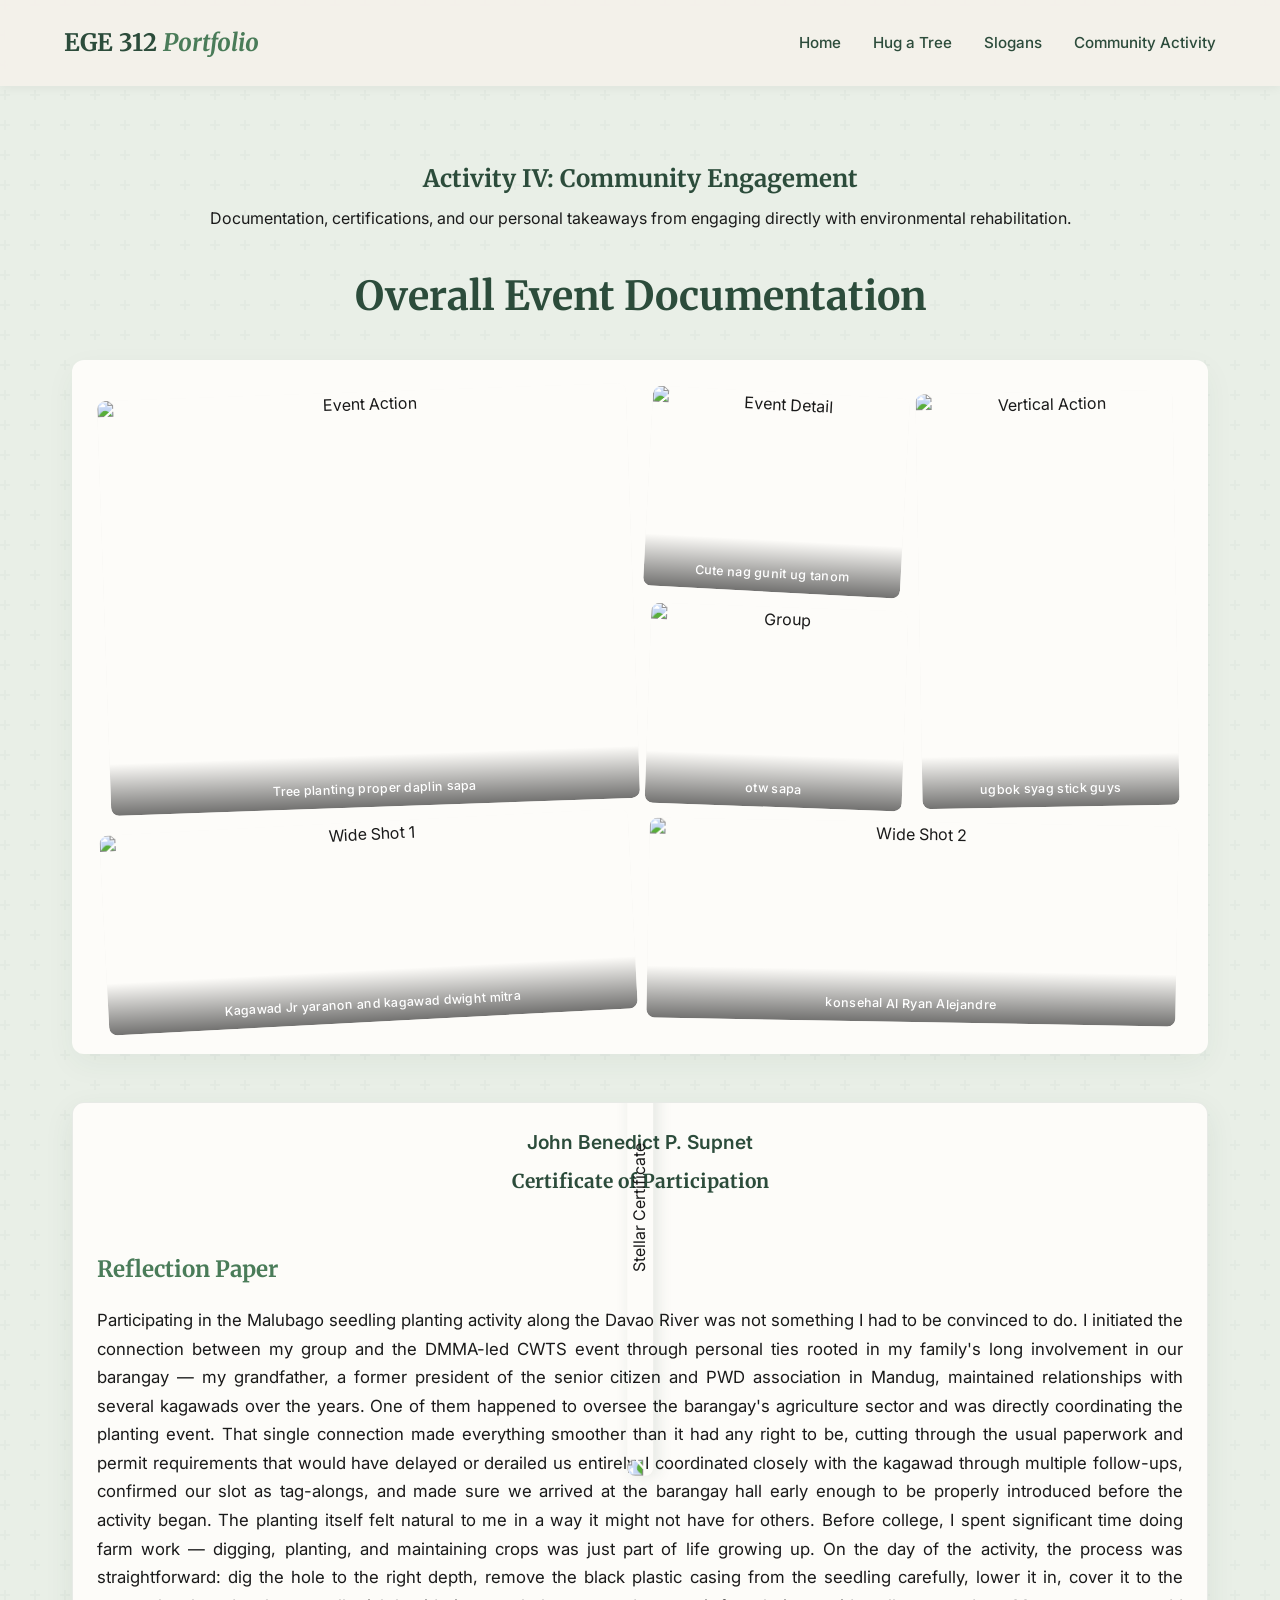
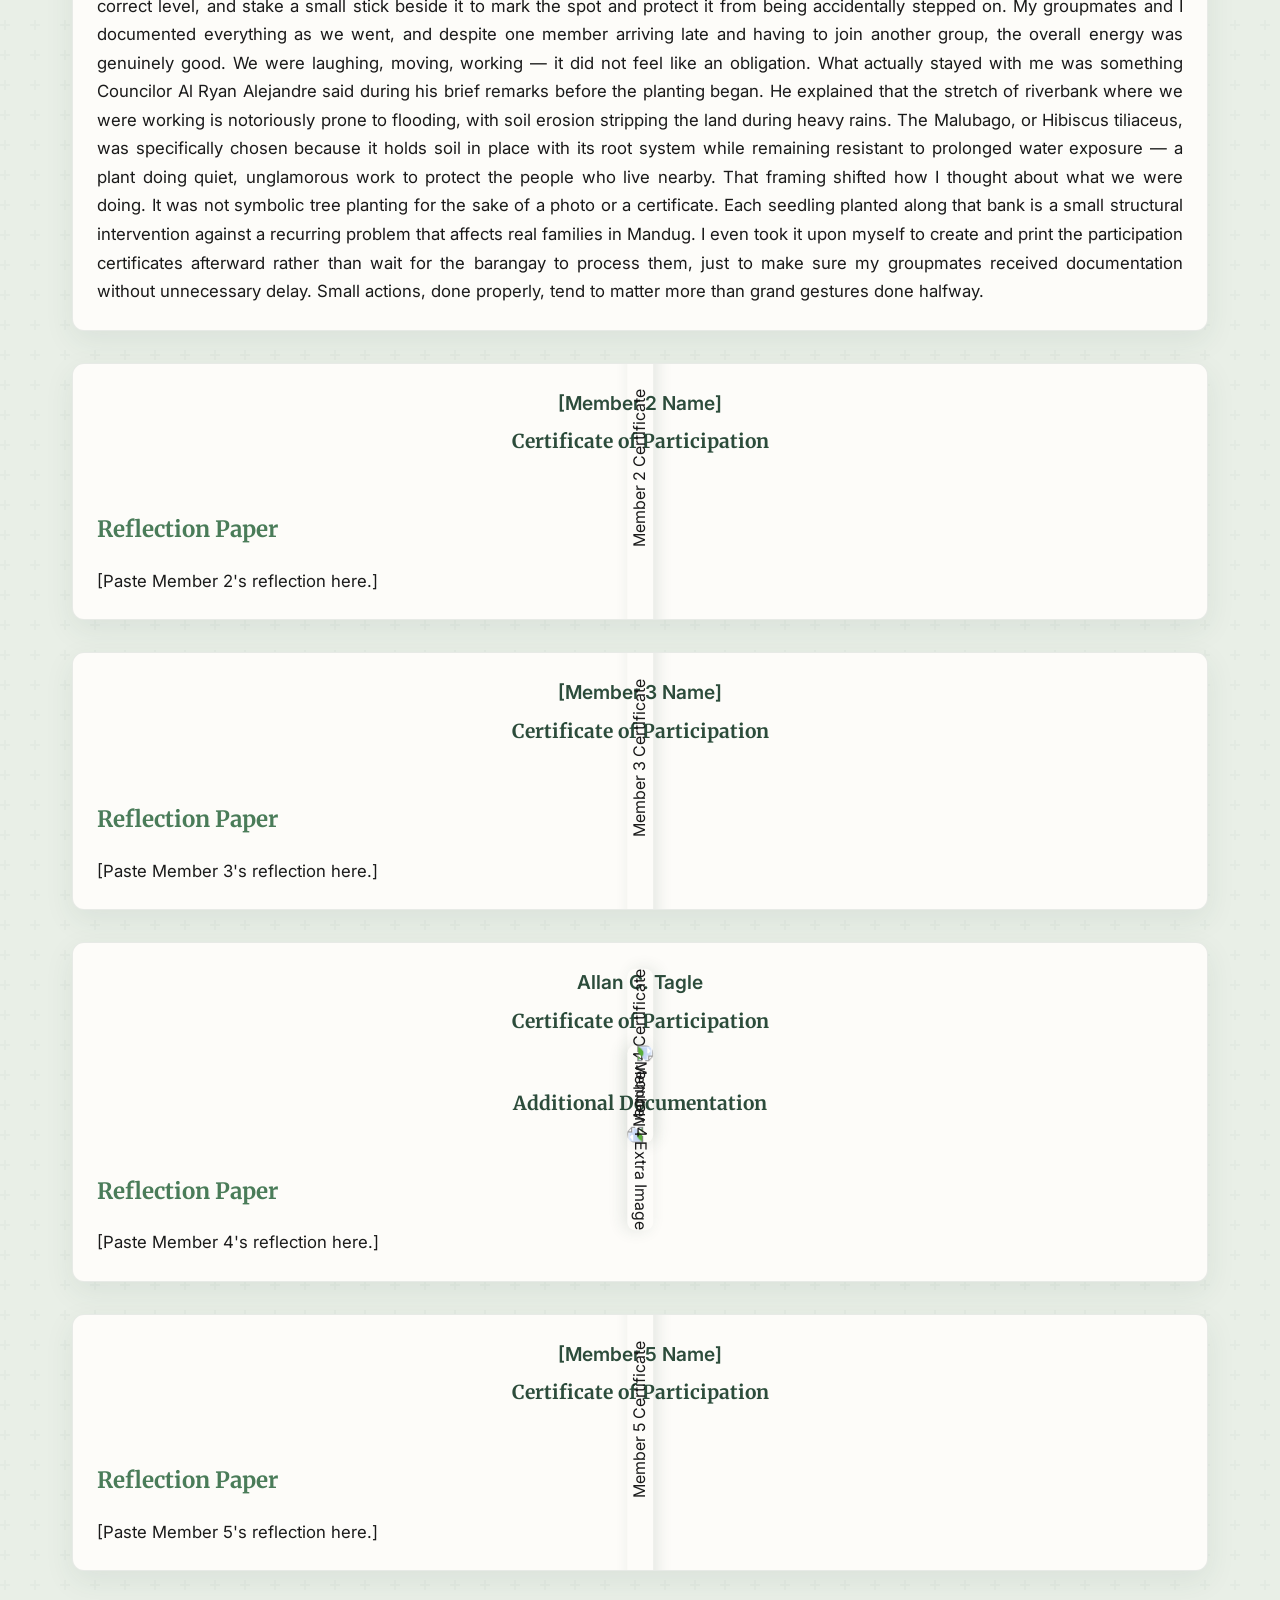
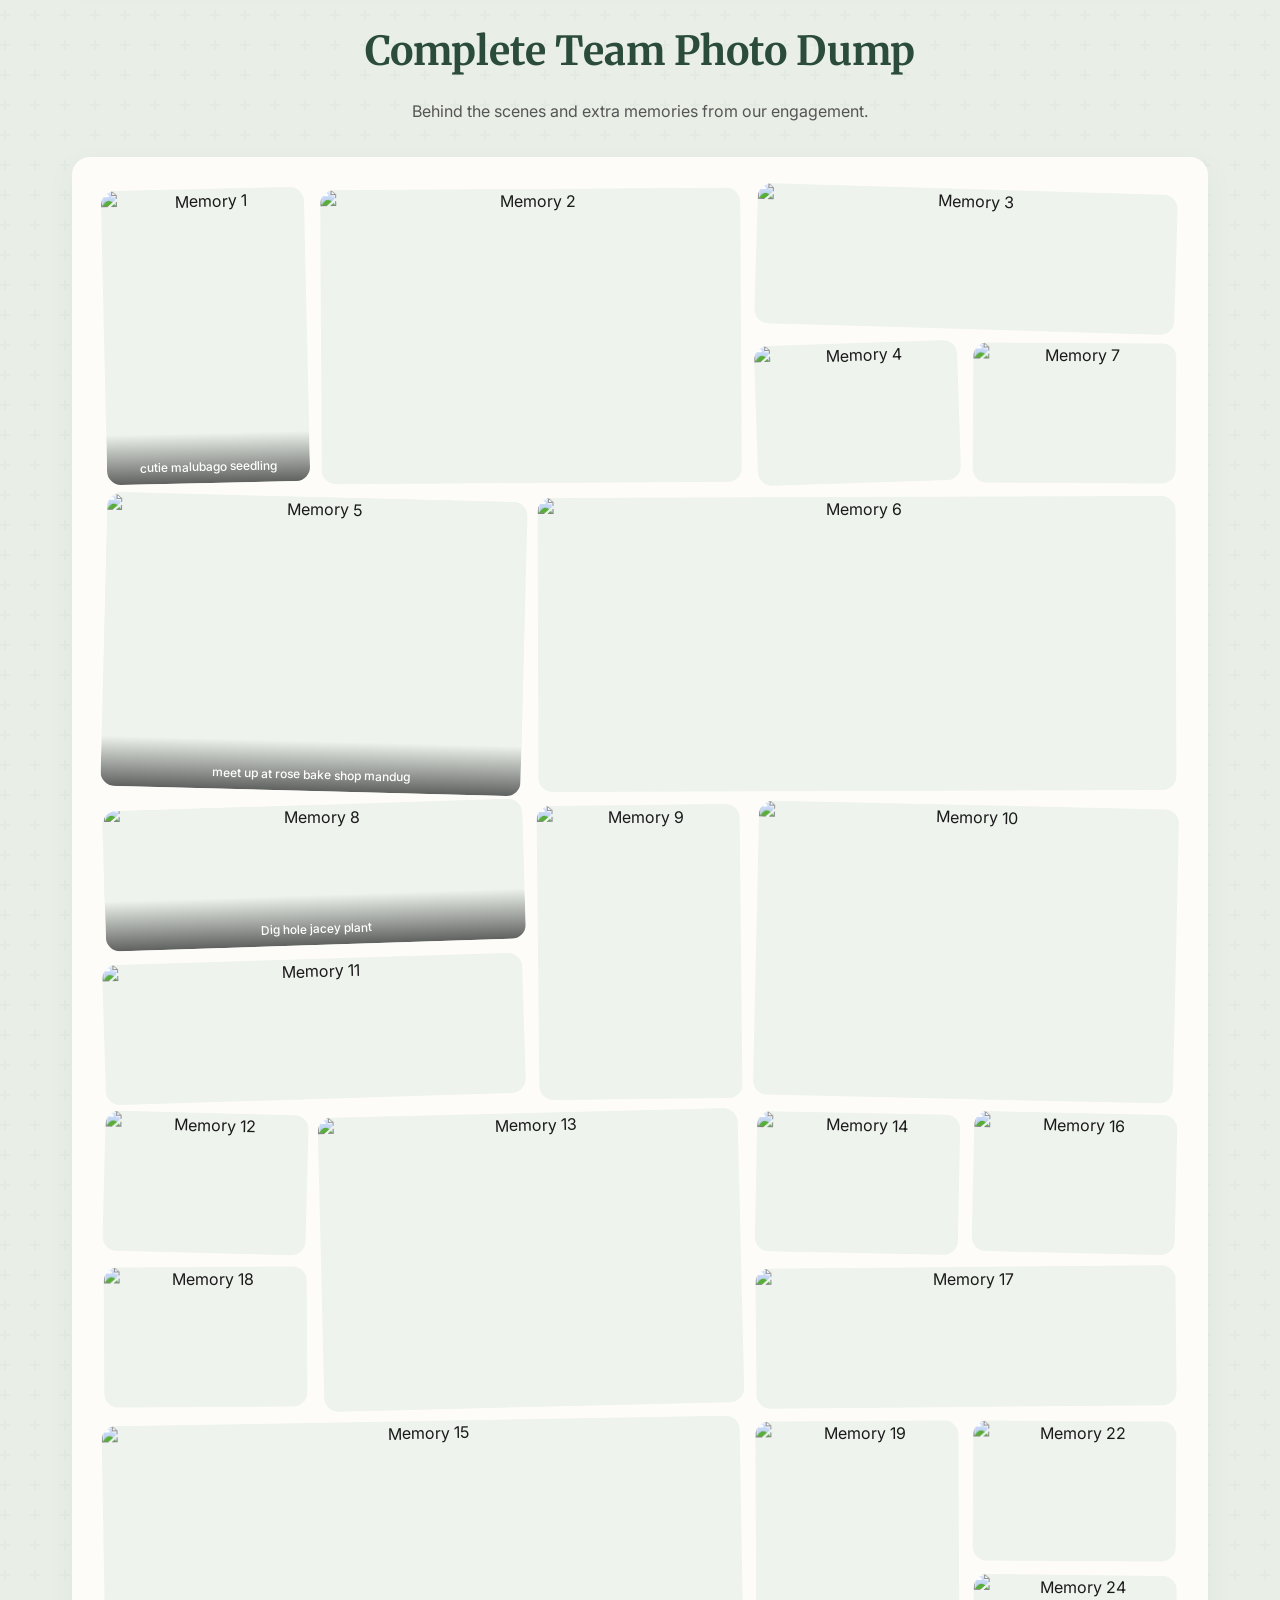
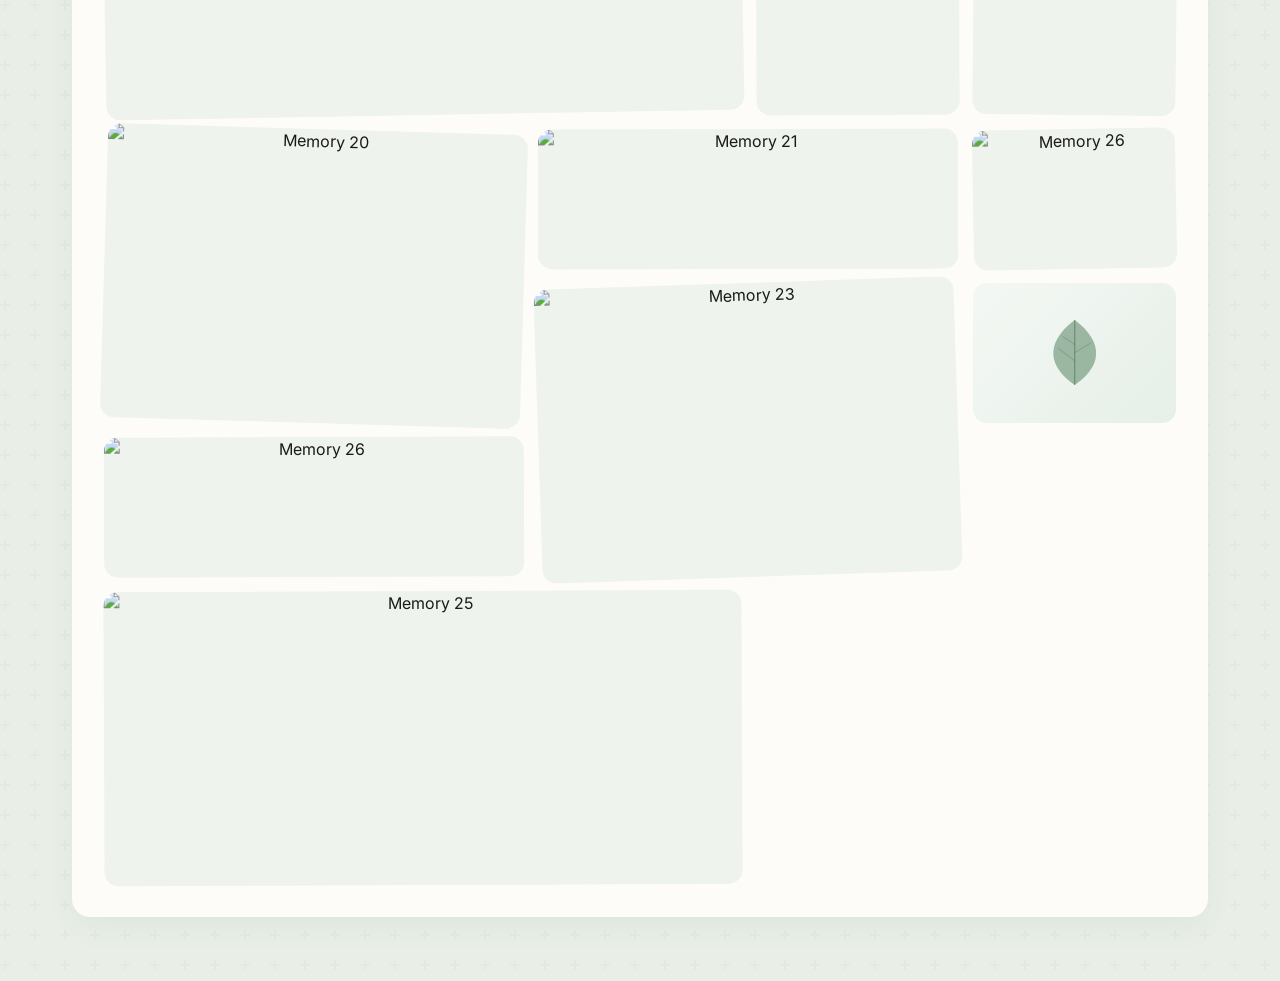
==== pages/community-activity.html @ 021f9b57 "rotation" ====
<!doctype html>
<html lang="en">
  <head>
    <meta charset="UTF-8" />
    <meta name="viewport" content="width=device-width, initial-scale=1.0" />
    <title>Community Activity | EGE 312</title>
    <link rel="stylesheet" href="../css/style.css" />
    <style>
      .memory-caption {
        pointer-events: none;
      }
      .memory-wrap {
        position: relative;
        width: 100%;
        height: 100%;
        overflow: hidden;
        border-radius: 14px;
        cursor: pointer;
        background: #eef3ed;
        transition:
          transform 0.35s ease,
          box-shadow 0.35s ease;
      }

      .memory-wrap img {
        width: 100%;
        height: 100%;
        object-fit: cover;
        display: block;
        border-radius: 14px;
      }

      .memory-caption {
        position: absolute;
        bottom: 0;
        left: 0;
        right: 0;
        padding: 1.5rem 0.6rem 0.4rem 0.6rem;
        background: linear-gradient(transparent, rgba(0, 0, 0, 0.6));
        color: #fff;
        font-size: 0.75rem;
        font-family: "Inter", sans-serif;
        font-weight: 500;
        border-radius: 0 0 10px 10px;
        pointer-events: none;
      }
      .collage-item-wrap {
        position: relative;
        width: 100%;
        height: 100%;
        overflow: hidden;
        border-radius: 8px;
      }

      .collage-item-wrap .collage-item {
        width: 100%;
        height: 100%;
        object-fit: cover;
        border-radius: 8px;
        display: block;
      }

      .collage-caption {
        position: absolute;
        bottom: 0;
        left: 0;
        right: 0;
        padding: 1.5rem 0.75rem 0.5rem 0.75rem;
        background: linear-gradient(transparent, rgba(0, 0, 0, 0.55));
        color: #fff;
        font-size: 0.78rem;
        font-family: "Inter", sans-serif;
        font-weight: 500;
        letter-spacing: 0.3px;
        border-radius: 0 0 8px 8px;
        pointer-events: none;
      }
      /* ===== PAGE CONTAINER ===== */
      .container {
        max-width: 1200px;
        margin: 0 auto;
        padding: 6rem 2rem 2rem;
      }

      .page-header {
        margin-bottom: 2rem;
        text-align: center;
      }

      .page-header h2 {
        margin-bottom: 0.5rem;
      }

      .section-subtitle {
        margin-bottom: 1.5rem;
      }

      /* ===== MEMBER BLOCK ===== */
      .member-block {
        margin-bottom: 2rem;
        padding: 1.5rem;
        background: #fdfcf9;
        border-radius: 12px;
        box-shadow: 0 10px 30px rgba(44, 76, 59, 0.08);
        overflow: hidden;
      }

      .member-tag {
        display: block;
        text-align: center;
        font-size: 1.2rem;
        margin-bottom: 0.5rem;
        color: var(--primary-color);
        font-weight: 600;
      }

      /* ===== MEMBER LAYOUT ===== */
      .member-layout {
        display: flex;
        flex-direction: column;
        align-items: center;
        gap: 1.2rem;
        width: 100%;
      }

      /* ===== CERTIFICATE COLUMN ===== */
      .cert-col {
        display: flex;
        flex-direction: column;
        align-items: center;
        justify-content: center;
        gap: 0.4rem;
        width: 100%;
        margin: 0;
        padding: 0;
      }

      .cert-col p {
        margin: 0;
        padding: 0;
      }

      .cert-label {
        font-size: 1.2rem;
        text-align: center;
        color: var(--primary-color);
        margin: 0;
        padding: 0;
        font-family: "Merriweather", serif;
        font-weight: 700;
      }

      /* ===== CERTIFICATE WRAPPER ===== */
      .cert-wrapper {
        width: 100%;
        max-width: 720px;
        display: flex;
        justify-content: center;
        align-items: center;
        margin: 0 auto;
        overflow: visible;
      }

      /* ===== CERTIFICATE IMAGE ===== */
      .cert-img {
        display: block;
        width: 100%;
        max-width: 720px;
        height: auto;
        aspect-ratio: auto;
        object-fit: contain;
        border-radius: 8px;
        cursor: pointer;
        box-shadow: 0 4px 16px rgba(44, 76, 59, 0.12);
        margin: 0 auto;
        transform: rotate(-90deg);
      }

      .cert-col .cert-img {
        width: 520px;
        max-width: 90%;
      }

      /* ===== REFLECTION ===== */
      .essay-text {
        width: 100%;
        margin-top: 0;
        padding-top: 0;
      }

      .essay-text h4 {
        margin-bottom: 0.75rem;
      }

      .essay-text p {
        margin: 0;
        line-height: 1.7;
      }

      /* ===== COLLAGE GRID ===== */
      .collage-grid {
        margin-bottom: 3rem;
      }

      /* ===== PHOTO DUMP ===== */
      .photo-dump-title {
        text-align: center;
        color: var(--primary-color);
        margin-top: 3rem;
        margin-bottom: 0.5rem;
        font-size: 2rem;
      }

      .photo-dump-subtitle {
        text-align: center;
        color: var(--text-muted);
        margin-bottom: 2rem;
      }

      /* ===== FIXED MEMORY DUMP IMAGE ORIENTATION SYSTEM ===== */

      .memory-dump-grid {
        display: grid;
        grid-template-columns: repeat(auto-fill, minmax(180px, 1fr));
        grid-auto-rows: 140px;
        gap: 14px;
        padding: 2rem;
        background: #fdfcf9;
        border-radius: 18px;
        box-shadow: 0 10px 30px rgba(44, 76, 59, 0.05);
        grid-auto-flow: dense;
      }

      /* BASE IMAGE STYLE */
      .memory-item {
        width: 100%;
        height: 100%;
        border-radius: 14px;
        display: block;
        cursor: pointer;
        background: #eef3ed;
        transition:
          transform 0.35s ease,
          box-shadow 0.35s ease;
      }

      /* LANDSCAPE = fill width naturally */
      .memory-item.landscape {
        object-fit: cover;
      }

      /* PORTRAIT = contain fully so no head chopping */
      .memory-item.portrait {
        object-fit: contain;
        background: linear-gradient(135deg, #edf4ee, #dce9df);
        padding: 6px;
      }

      /* SQUARE */
      .memory-item.square {
        object-fit: cover;
      }

      .memory-item:hover {
        transform: scale(1.03) rotate(0deg) !important;
        box-shadow: 0 10px 24px rgba(44, 76, 59, 0.18);
        z-index: 2;
      }

      /* GRID SPANS */
      .span-1x1 {
        grid-column: span 1;
        grid-row: span 1;
      }

      .span-2x1 {
        grid-column: span 2;
        grid-row: span 1;
      }

      .span-1x2 {
        grid-column: span 1;
        grid-row: span 2;
      }

      .span-2x2 {
        grid-column: span 2;
        grid-row: span 2;
      }

      .span-3x2 {
        grid-column: span 3;
        grid-row: span 2;
      }

      /* PORTRAIT IMAGES AUTO FORCE TALLER CELLS */
      .memory-item.portrait.span-2x1,
      .memory-item.portrait.span-3x2 {
        grid-column: span 1 !important;
        grid-row: span 2 !important;
      }

      /* LANDSCAPE IMAGES AVOID AWKWARD TALL CELLS */
      .memory-item.landscape.span-1x2 {
        grid-column: span 2 !important;
        grid-row: span 1 !important;
      }

      /* FILLERS */
      .nature-filler {
        display: flex;
        align-items: center;
        justify-content: center;
        background: linear-gradient(135deg, #f4f8f4, #e6efe8);
        border-radius: 14px;
        min-height: 100%;
        overflow: hidden;
        padding: 12px;
      }

      .nature-filler svg {
        width: 70%;
        height: 70%;
      }

      .filler-lg {
        grid-column: span 2;
        grid-row: span 2;
      }
      /* ===== MOBILE ===== */
      @media (max-width: 900px) {
        .container {
          padding: 5rem 1rem 2rem;
        }

        .member-block {
          padding: 1rem;
        }

        .cert-col .cert-img {
          width: 320px;
          max-width: 100%;
        }

        .cert-label {
          font-size: 1rem;
        }

        .memory-dump-grid {
          grid-template-columns: repeat(2, 1fr);
          grid-auto-rows: 120px;
          gap: 10px;
          padding: 1rem;
        }

        .span-3x2,
        .span-2x2,
        .span-2x1,
        .span-1x2 {
          grid-column: span 1 !important;
          grid-row: span 1 !important;
        }

        .nature-filler.filler-lg {
          grid-column: span 1;
        }
      }
    </style>
  </head>
  <body class="activities-section">
    <header>
      <div class="logo">
        <h1>EGE 312 <span>Portfolio</span></h1>
      </div>
      <nav>
        <ul>
          <li><a href="../index.html">Home</a></li>
          <li><a href="hug-a-tree.html">Hug a Tree</a></li>
          <li><a href="slogan.html">Slogans</a></li>
          <li><a href="community-activity.html">Community Activity</a></li>
        </ul>
      </nav>
    </header>

    <div id="imageModal" class="modal">
      <span class="close-modal">&times;</span>
      <img class="modal-content" id="expandedImg" alt="Expanded view" />
    </div>

    <div class="container" style="padding-top: 8rem">
      <div class="page-header">
        <h2>Activity IV: Community Engagement</h2>
        <p class="section-subtitle">
          Documentation, certifications, and our personal takeaways from
          engaging directly with environmental rehabilitation.
        </p>
      </div>

      <h3
        style="
          text-align: center;
          color: var(--primary-color);
          margin-bottom: 2rem;
        "
      >
        Overall Event Documentation
      </h3>

      <div class="collage-grid">
        <div class="collage-item-wrap item-1">
          <img
            src="https://lh3.googleusercontent.com/d/1uVHrL6mxDJKIjuAH1Yx9nJHmq4fT31_n"
            class="collage-item"
            alt="Event Action"
          />
          <span class="collage-caption">Tree planting proper daplin sapa</span>
        </div>
        <div class="collage-item-wrap item-2">
          <img
            src="https://lh3.googleusercontent.com/d/1qymfPQb35FQXM4-8PGb64LoCPRJbvR54"
            class="collage-item"
            alt="Event Detail"
          />
          <span class="collage-caption">Cute nag gunit ug tanom</span>
        </div>
        <div class="collage-item-wrap item-3">
          <img
            src="https://lh3.googleusercontent.com/d/1-hZPRDGuReST3ejyaUlVXwig23UBP_of"
            class="collage-item"
            alt="Vertical Action"
          />
          <span class="collage-caption">ugbok syag stick guys</span>
        </div>
        <div class="collage-item-wrap item-4">
          <img
            src="https://lh3.googleusercontent.com/d/18Irn3G5GagXnwRSjaVSfx2p8oKc1Ovb0"
            class="collage-item"
            alt="Group"
          />
          <span class="collage-caption">otw sapa</span>
        </div>
        <div class="collage-item-wrap item-5">
          <img
            src="https://lh3.googleusercontent.com/d/11tqY0NOs9Ih_nL-bj3tc-Imoe_2WIDDQ"
            class="collage-item"
            alt="Wide Shot 1"
          />
          <span class="collage-caption"
            >Kagawad Jr yaranon and kagawad dwight mitra</span
          >
        </div>
        <div class="collage-item-wrap item-6">
          <img
            src="https://lh3.googleusercontent.com/d/1nQrp9m2KtcxbIvl-5oUNMGcAK5WA0SzK"
            class="collage-item"
            alt="Wide Shot 2"
          />
          <span class="collage-caption">konsehal Al Ryan Alejandre</span>
        </div>
      </div>

      <!-- ===== STELLAR ===== -->
      <div class="activity-card member-block">
        <span class="member-tag">John Benedict P. Supnet</span>
        <div class="member-layout">
          <div class="cert-col">
            <p class="cert-label">Certificate of Participation</p>
            <img
              src="https://lh3.googleusercontent.com/d/1wY10gSAd90aLjZ6PU-QJW_e2SZ3f3Ipp"
              class="cert-img"
              alt="Stellar Certificate"
            />
          </div>
          <div class="essay-text">
            <h4 class="tree-title" style="margin-bottom: 1rem">
              Reflection Paper
            </h4>
            <p>
              Participating in the Malubago seedling planting activity along the
              Davao River was not something I had to be convinced to do. I
              initiated the connection between my group and the DMMA-led CWTS
              event through personal ties rooted in my family's long involvement
              in our barangay — my grandfather, a former president of the senior
              citizen and PWD association in Mandug, maintained relationships
              with several kagawads over the years. One of them happened to
              oversee the barangay's agriculture sector and was directly
              coordinating the planting event. That single connection made
              everything smoother than it had any right to be, cutting through
              the usual paperwork and permit requirements that would have
              delayed or derailed us entirely. I coordinated closely with the
              kagawad through multiple follow-ups, confirmed our slot as
              tag-alongs, and made sure we arrived at the barangay hall early
              enough to be properly introduced before the activity began. The
              planting itself felt natural to me in a way it might not have for
              others. Before college, I spent significant time doing farm work —
              digging, planting, and maintaining crops was just part of life
              growing up. On the day of the activity, the process was
              straightforward: dig the hole to the right depth, remove the black
              plastic casing from the seedling carefully, lower it in, cover it
              to the correct level, and stake a small stick beside it to mark
              the spot and protect it from being accidentally stepped on. My
              groupmates and I documented everything as we went, and despite one
              member arriving late and having to join another group, the overall
              energy was genuinely good. We were laughing, moving, working — it
              did not feel like an obligation. What actually stayed with me was
              something Councilor Al Ryan Alejandre said during his brief
              remarks before the planting began. He explained that the stretch
              of riverbank where we were working is notoriously prone to
              flooding, with soil erosion stripping the land during heavy rains.
              The Malubago, or Hibiscus tiliaceus, was specifically chosen
              because it holds soil in place with its root system while
              remaining resistant to prolonged water exposure — a plant doing
              quiet, unglamorous work to protect the people who live nearby.
              That framing shifted how I thought about what we were doing. It
              was not symbolic tree planting for the sake of a photo or a
              certificate. Each seedling planted along that bank is a small
              structural intervention against a recurring problem that affects
              real families in Mandug. I even took it upon myself to create and
              print the participation certificates afterward rather than wait
              for the barangay to process them, just to make sure my groupmates
              received documentation without unnecessary delay. Small actions,
              done properly, tend to matter more than grand gestures done
              halfway.
            </p>
          </div>
        </div>
      </div>

      <!-- ===== MEMBER 2 ===== -->
      <div class="activity-card member-block">
        <span class="member-tag">[Member 2 Name]</span>
        <div class="member-layout">
          <div class="cert-col">
            <p class="cert-label">Certificate of Participation</p>
            <img
              src="https://lh3.googleusercontent.com/d/1IvRHemelqAdpUd8eLU5rYZ11uV4fSmTt"
              class="cert-img"
              alt="Member 2 Certificate"
            />
          </div>
          <div class="essay-text">
            <h4 class="tree-title" style="margin-bottom: 1rem">
              Reflection Paper
            </h4>
            <p>[Paste Member 2's reflection here.]</p>
          </div>
        </div>
      </div>

      <!-- ===== MEMBER 3 ===== -->
      <div class="activity-card member-block">
        <span class="member-tag">[Member 3 Name]</span>
        <div class="member-layout">
          <div class="cert-col">
            <p class="cert-label">Certificate of Participation</p>
            <img
              src="https://lh3.googleusercontent.com/d/1mjmMA_4lY1scyzQiMV5UD7_UvHNCg29E"
              class="cert-img"
              alt="Member 3 Certificate"
            />
          </div>
          <div class="essay-text">
            <h4 class="tree-title" style="margin-bottom: 1rem">
              Reflection Paper
            </h4>
            <p>[Paste Member 3's reflection here.]</p>
          </div>
        </div>
      </div>

      <!-- ===== MEMBER 4 ===== -->
      <div class="activity-card member-block">
        <span class="member-tag">Allan C. Tagle</span>

        <div class="member-layout">
          <!-- CERTIFICATE -->
          <div class="cert-col">
            <p class="cert-label">Certificate of Participation</p>
            <img
              src="https://lh3.googleusercontent.com/d/1NY4xnypHdVgEGRidrTvvIzxxHlEglKxG"
              class="cert-img"
              alt="Member 4 Certificate"
              style="
                transform: rotate(deg);
                object-fit: contain;
                max-height: 500px;
                width: auto;
                display: block;
                margin: 0 auto;
              "
            />
          </div>

          <!-- EXTRA IMAGE -->
          <div class="cert-col">
            <p class="cert-label">Additional Documentation</p>
            <img
              src="https://lh3.googleusercontent.com/d/1sPVp7F5_Sj0UYHg5Qg9L5N_aJl9PXGla"
              class="cert-img"
              alt="Member 4 Extra Image"
              style="
                transform: rotate(90deg);
                object-fit: contain;
                max-height: 500px;
                width: auto;
                display: block;
                margin: 0 auto;
              "
            />
          </div>

          <!-- REFLECTION -->
          <div class="essay-text">
            <h4 class="tree-title" style="margin-bottom: 1rem">
              Reflection Paper
            </h4>
            <p>[Paste Member 4's reflection here.]</p>
          </div>
        </div>
      </div>

      <!-- ===== MEMBER 5 ===== -->
      <div class="activity-card member-block">
        <span class="member-tag">[Member 5 Name]</span>
        <div class="member-layout">
          <div class="cert-col">
            <p class="cert-label">Certificate of Participation</p>
            <img
              src="https://lh3.googleusercontent.com/d/1Nhi_sxUqA5DxcYOatR4LCgfLpY8MTJ--"
              class="cert-img"
              alt="Member 5 Certificate"
            />
          </div>
          <div class="essay-text">
            <h4 class="tree-title" style="margin-bottom: 1rem">
              Reflection Paper
            </h4>
            <p>[Paste Member 5's reflection here.]</p>
          </div>
        </div>
      </div>

      <!-- ===== COMPLETE TEAM PHOTO DUMP ===== -->
      <h3 class="photo-dump-title">Complete Team Photo Dump</h3>
      <p class="photo-dump-subtitle">
        Behind the scenes and extra memories from our engagement.
      </p>

      <div class="memory-dump-grid" id="memoryDumpGrid">
        <div class="memory-wrap memory-item">
          <img
            src="https://lh3.googleusercontent.com/d/1BMEyV60K0kBgr9WfH21f5D1JKXVIeYTT"
            alt="Memory 1"
          />
          <span class="memory-caption">cutie malubago seedling</span>
        </div>
        <img
          src="https://lh3.googleusercontent.com/d/1bUBNI2nJWWktUmOv9kwMRecyE-CnZ7QV"
          class="memory-item"
          alt="Memory 2"
        />
        <img
          src="https://lh3.googleusercontent.com/d/1yuA3B0n_Bv_H4jJ69Xz7FzRiuH5wa6K1"
          class="memory-item"
          alt="Memory 3"
        />
        <img
          src="https://lh3.googleusercontent.com/d/1Fia6_0elYEdbBC_Eb-stW82bu-21kidA"
          class="memory-item"
          alt="Memory 4"
        />
        <div class="memory-wrap memory-item">
          <img
            src="https://lh3.googleusercontent.com/d/15ori4p-Opg8TFRXAQOtPk6oiPbWLc3ZH"
            class="memory-item"
            alt="Memory 5"
          />
          <span class="memory-caption">meet up at rose bake shop mandug</span>
        </div>
        <img
          src="https://lh3.googleusercontent.com/d/1pjFGe2I05FrdZmlRxQrk_O19InVT5BjN"
          class="memory-item"
          alt="Memory 6"
        />
        <img
          src="https://lh3.googleusercontent.com/d/18Irn3G5GagXnwRSjaVSfx2p8oKc1Ovb0"
          class="memory-item"
          alt="Memory 7"
        />
        <div class="memory-wrap memory-item">
          <img
            src="https://lh3.googleusercontent.com/d/1KtqKZ-XhkczqBhssvR2dhitfC50WChdM"
            class="memory-item"
            alt="Memory 8"
          />
          <span class="memory-caption">Dig hole jacey plant</span>
        </div>
        <img
          src="https://lh3.googleusercontent.com/d/16MNGgiruAsjKq2XojabEbNeOhjk6rF8Z"
          class="memory-item"
          alt="Memory 9"
        />
        <img
          src="https://lh3.googleusercontent.com/d/10g7EVxL4CJz6c4tFVbDucLM1XhHR2hsd"
          class="memory-item"
          alt="Memory 10"
        />
        <img
          src="https://lh3.googleusercontent.com/d/1xXxCtYb_LNP27UayjyECBbFHs0nS1Kud"
          class="memory-item"
          alt="Memory 11"
        />
        <img
          src="https://lh3.googleusercontent.com/d/1JpBhYtZLjMKHXruoFdhcqfCUnV2NQrAS"
          class="memory-item"
          alt="Memory 12"
        />
        <img
          src="https://lh3.googleusercontent.com/d/1SwLGp6G6vPtw_wYDn8kQrcOo68xXe3ym"
          class="memory-item"
          alt="Memory 13"
        />
        <img
          src="https://lh3.googleusercontent.com/d/1qxKEwWY1qhCi6blksOHtsbQME8AfHZRC"
          class="memory-item"
          alt="Memory 14"
        />
        <img
          src="https://lh3.googleusercontent.com/d/14c4Sp4mUzQ7e_gAV0TUzqjEaakK-FNSh"
          class="memory-item"
          alt="Memory 15"
        />
        <img
          src="https://lh3.googleusercontent.com/d/1alSG9RcubgKaEZl8DDs7udETxUg6Y3zk"
          class="memory-item"
          alt="Memory 16"
        />
        <img
          src="https://lh3.googleusercontent.com/d/1z2tx2YJa7bEKQgKSu_cjgI9FBGkz2sw9"
          class="memory-item"
          alt="Memory 17"
        />
        <img
          src="https://lh3.googleusercontent.com/d/1P7Yave2GbO3hEB2effWskwo5Ysk_zXNn"
          class="memory-item"
          alt="Memory 18"
        />
        <img
          src="https://lh3.googleusercontent.com/d/1JtxmwCVL9LQkVYuMhGCcpUjsp0GGU9pQ"
          class="memory-item"
          alt="Memory 19"
        />
        <img
          src="https://lh3.googleusercontent.com/d/1AwNMyEmqwRKx6Oe2KrnYUvvAcxejIWbV"
          class="memory-item"
          alt="Memory 20"
        />
        <img
          src="https://lh3.googleusercontent.com/d/1AvsIi7-fnUjyaj8Ayjg89IDwE6gLsByy"
          class="memory-item"
          alt="Memory 21"
        />
        <img
          src="https://lh3.googleusercontent.com/d/1jb-rtudW_20_IAgPz5bKAcLYsJTTOYt_"
          class="memory-item"
          alt="Memory 22"
        />
        <img
          src="https://lh3.googleusercontent.com/d/1h7AUxY9UbiAPcnqzyInGQSQ8F0nYbwPC"
          class="memory-item"
          alt="Memory 23"
        />
        <img
          src="https://lh3.googleusercontent.com/d/1eqGnBJn4Lcs0VYVuPpWm4d17mVNYnJvP"
          class="memory-item"
          alt="Memory 24"
        />
        <img
          src="https://lh3.googleusercontent.com/d/16xNquTWmD63tKGx5tZNVGBiyCXExtQJy"
          class="memory-item"
          alt="Memory 25"
        />
        <img
          src="https://lh3.googleusercontent.com/d/1MG7GMjVGyZE20NNYSAZDwjDiJLZnmDoT"
          class="memory-item"
          alt="Memory 26"
        />
        <img
          src="https://lh3.googleusercontent.com/d/182Ybdukegti2R636HvDEUAio-yyjhsIz"
          class="memory-item"
          alt="Memory 26"
        />
      </div>
    </div>

    <script>
      // ===== SMART ORIENTATION DETECTION + LAYOUT FIX =====
      const grid = document.getElementById("memoryDumpGrid");
      const memoryItems = document.querySelectorAll(
        "#memoryDumpGrid .memory-item",
      );

      const patterns = [
        [
          "span-2x2",
          "span-1x1",
          "span-1x2",
          "span-2x1",
          "span-1x1",
          "span-2x2",
          "span-1x2",
          "span-2x1",
        ],
        [
          "span-3x2",
          "span-1x1",
          "span-1x2",
          "span-2x1",
          "span-1x1",
          "span-2x2",
          "span-1x1",
          "span-2x1",
        ],
        [
          "span-2x1",
          "span-2x2",
          "span-1x1",
          "span-1x2",
          "span-3x2",
          "span-1x1",
          "span-2x1",
          "span-1x1",
        ],
        [
          "span-1x2",
          "span-2x2",
          "span-2x1",
          "span-1x1",
          "span-2x2",
          "span-1x1",
          "span-3x2",
          "span-1x1",
        ],
      ];

      const selectedPattern =
        patterns[Math.floor(Math.random() * patterns.length)];

      memoryItems.forEach((item, index) => {
        const img = new Image();
        img.src = item.src;

        img.onload = function () {
          const w = img.naturalWidth;
          const h = img.naturalHeight;

          // DETECT ORIENTATION
          if (h > w * 1.15) {
            item.classList.add("portrait");
          } else if (w > h * 1.15) {
            item.classList.add("landscape");
          } else {
            item.classList.add("square");
          }

          // APPLY RANDOM BASE PATTERN
          item.classList.add(
            selectedPattern[index % selectedPattern.length] || "span-1x1",
          );

          // SUBTLE RANDOM TILT
          const rotate = (Math.random() * 4 - 2).toFixed(2);
          item.style.transform = `rotate(${rotate}deg)`;
        };
      });

      // ===== COMMUNITY PAGE LIGHTBOX (ROTATION-FIXED FOR CERTIFICATES) =====
      document.addEventListener("DOMContentLoaded", () => {
        if (window.location.hash) {
          history.replaceState(null, null, window.location.pathname);
        }
        window.scrollTo(0, 0);

        const modal = document.getElementById("imageModal");
        const modalImg = document.getElementById("expandedImg");
        const closeBtn = document.querySelector(".close-modal");

        // ALL CLICKABLE IMAGES
        document
          .querySelectorAll(
            ".collage-item, .memory-item, .cert-img, .cert-img-secondary",
          )
          .forEach((img) => {
            img.style.cursor = "pointer";

            img.addEventListener("click", function () {
              modal.style.display = "block";
              modalImg.src = this.src;

              // Reset first
              modalImg.style.transform = "none";

              // If certificate image is rotated on page, rotate inside modal too
              if (
                this.classList.contains("cert-img") ||
                this.classList.contains("cert-img-secondary")
              ) {
                modalImg.style.transform = "rotate(-90deg)";
              }
            });
          });

        // CLOSE BUTTON
        closeBtn.addEventListener("click", () => {
          modal.style.display = "none";
          modalImg.style.transform = "none";
        });

        // CLICK OUTSIDE TO CLOSE
        modal.addEventListener("click", (e) => {
          if (e.target === modal) {
            modal.style.display = "none";
            modalImg.style.transform = "none";
          }
        });

        // ESC TO CLOSE
        document.addEventListener("keydown", (e) => {
          if (e.key === "Escape") {
            modal.style.display = "none";
            modalImg.style.transform = "none";
          }
        });

        // ===== PHOTO DUMP LAYOUT =====
        const grid = document.getElementById("memoryDumpGrid");
        const memoryItems = document.querySelectorAll(
          "#memoryDumpGrid .memory-item",
        );

        const patterns = [
          [
            "span-2x2",
            "span-1x1",
            "span-1x2",
            "span-2x1",
            "span-1x1",
            "span-2x2",
            "span-1x2",
            "span-2x1",
            "span-1x1",
            "span-1x1",
          ],
          [
            "span-3x2",
            "span-1x1",
            "span-1x2",
            "span-2x1",
            "span-1x1",
            "span-2x2",
            "span-1x1",
            "span-2x1",
            "span-1x2",
            "span-1x1",
          ],
          [
            "span-2x1",
            "span-2x2",
            "span-1x1",
            "span-1x2",
            "span-3x2",
            "span-1x1",
            "span-2x1",
            "span-1x1",
            "span-1x2",
            "span-1x1",
          ],
          [
            "span-1x2",
            "span-2x2",
            "span-2x1",
            "span-1x1",
            "span-2x2",
            "span-1x1",
            "span-3x2",
            "span-1x1",
            "span-2x1",
            "span-1x1",
          ],
        ];

        const selectedPattern =
          patterns[Math.floor(Math.random() * patterns.length)];

        memoryItems.forEach((item, index) => {
          item.classList.add(selectedPattern[index % selectedPattern.length]);
          const rotate = (Math.random() * 4 - 2).toFixed(2);
          item.style.transform = `rotate(${rotate}deg)`;
        });

        // ===== NATURE FILLERS =====
        const natureSVGs = [
          `<svg viewBox="0 0 100 100" xmlns="http://www.w3.org/2000/svg">
            <path d="M50 90 C20 70 10 40 50 10 C90 40 80 70 50 90Z" fill="#4a7c59" opacity="0.5"/>
            <line x1="50" y1="90" x2="50" y2="10" stroke="#2c4c3b" stroke-width="1.5" opacity="0.4"/>
            <line x1="50" y1="60" x2="30" y2="45" stroke="#2c4c3b" stroke-width="1" opacity="0.3"/>
            <line x1="50" y1="50" x2="70" y2="38" stroke="#2c4c3b" stroke-width="1" opacity="0.3"/>
            <line x1="50" y1="40" x2="35" y2="30" stroke="#2c4c3b" stroke-width="1" opacity="0.3"/>
          </svg>`,
          `<svg viewBox="0 0 100 100" xmlns="http://www.w3.org/2000/svg">
            <rect x="45" y="65" width="10" height="25" fill="#2c4c3b" opacity="0.4"/>
            <ellipse cx="50" cy="45" rx="28" ry="30" fill="#4a7c59" opacity="0.45"/>
            <ellipse cx="50" cy="30" rx="20" ry="22" fill="#4a7c59" opacity="0.5"/>
            <ellipse cx="50" cy="18" rx="13" ry="15" fill="#4a7c59" opacity="0.55"/>
          </svg>`,
          `<svg viewBox="0 0 100 100" xmlns="http://www.w3.org/2000/svg">
            <line x1="50" y1="95" x2="50" y2="55" stroke="#2c4c3b" stroke-width="2.5" opacity="0.4"/>
            <ellipse cx="35" cy="72" rx="12" ry="6" fill="#4a7c59" opacity="0.35" transform="rotate(-30 35 72)"/>
            <circle cx="50" cy="45" r="10" fill="#f4f1ea" opacity="0.7"/>
            <ellipse cx="50" cy="28" rx="7" ry="12" fill="#4a7c59" opacity="0.45"/>
            <ellipse cx="50" cy="62" rx="7" ry="12" fill="#4a7c59" opacity="0.45"/>
            <ellipse cx="33" cy="45" rx="7" ry="12" fill="#4a7c59" opacity="0.45" transform="rotate(90 33 45)"/>
            <ellipse cx="67" cy="45" rx="7" ry="12" fill="#4a7c59" opacity="0.45" transform="rotate(90 67 45)"/>
            <circle cx="50" cy="45" r="6" fill="#4a7c59" opacity="0.6"/>
          </svg>`,
          `<svg viewBox="0 0 100 100" xmlns="http://www.w3.org/2000/svg">
            <line x1="50" y1="95" x2="50" y2="20" stroke="#2c4c3b" stroke-width="1.5" opacity="0.4"/>
            <ellipse cx="35" cy="80" rx="14" ry="5" fill="#4a7c59" opacity="0.4" transform="rotate(-40 35 80)"/>
            <ellipse cx="65" cy="72" rx="14" ry="5" fill="#4a7c59" opacity="0.4" transform="rotate(40 65 72)"/>
            <ellipse cx="32" cy="60" rx="13" ry="5" fill="#4a7c59" opacity="0.4" transform="rotate(-45 32 60)"/>
            <ellipse cx="68" cy="53" rx="13" ry="5" fill="#4a7c59" opacity="0.4" transform="rotate(45 68 53)"/>
            <ellipse cx="35" cy="40" rx="11" ry="4" fill="#4a7c59" opacity="0.4" transform="rotate(-50 35 40)"/>
            <ellipse cx="65" cy="34" rx="11" ry="4" fill="#4a7c59" opacity="0.4" transform="rotate(50 65 34)"/>
          </svg>`,
          `<svg viewBox="0 0 100 100" xmlns="http://www.w3.org/2000/svg">
            <rect x="42" y="62" width="16" height="22" rx="4" fill="#f4f1ea" opacity="0.6"/>
            <ellipse cx="50" cy="58" rx="28" ry="20" fill="#4a7c59" opacity="0.5"/>
            <circle cx="40" cy="52" r="4" fill="#fdfcf9" opacity="0.5"/>
            <circle cx="55" cy="46" r="5" fill="#fdfcf9" opacity="0.5"/>
            <circle cx="63" cy="55" r="3" fill="#fdfcf9" opacity="0.5"/>
          </svg>`,
        ];

        const totalCols = 6;
        let usedCols = 0;
        memoryItems.forEach((item, i) => {
          const match = (selectedPattern[i] || "span-1x1").match(/(\d+)x/);
          usedCols += match ? parseInt(match[1]) : 1;
        });

        const remainder = totalCols - (usedCols % totalCols);
        if (remainder > 0 && remainder < totalCols) {
          for (let i = 0; i < remainder; i++) {
            const filler = document.createElement("div");
            filler.className =
              "nature-filler" + (remainder >= 2 && i === 0 ? " filler-lg" : "");
            filler.innerHTML =
              natureSVGs[Math.floor(Math.random() * natureSVGs.length)];
            grid.appendChild(filler);
          }
        }
      });
    </script>
  </body>
</html>
---- css/style.css ----
/* ==========================================
   GLOBAL VARIABLES & IMPORTS
========================================== */
@import url("https://fonts.googleapis.com/css2?family=Inter:wght@400;500;600&family=Merriweather:wght@400;700;900&display=swap");

:root {
  --primary-color: #2c4c3b; /* Deep Forest Green */
  --accent-color: #4a7c59; /* Lighter Leaf Green */
  --bg-color: #f4f1ea; /* Warm Sand/Off-White */
  --text-main: #1a1a1a; /* Soft Black */
  --text-muted: #555555; /* Gray for secondary text */
  --white: #ffffff;
  --transition: all 0.3s ease;
}

/* ==========================================
   RESET & BASE STYLES
========================================== */
* {
  margin: 0;
  padding: 0;
  box-sizing: border-box;
}

html {
  scroll-behavior: smooth;
}

body {
  font-family: "Inter", sans-serif;
  color: var(--text-main);
  background-color: var(--bg-color);
  line-height: 1.6;
}

h1,
h2,
h3,
h4,
h5 {
  font-family: "Merriweather", serif;
  color: var(--primary-color);
  margin-bottom: 1rem;
}

a {
  text-decoration: none;
  color: var(--primary-color);
  transition: var(--transition);
}

.container {
  max-width: 1200px;
  margin: 0 auto;
  padding: 4rem 2rem;
}

/* ==========================================
   HEADER & NAVIGATION
========================================== */
header {
  background-color: rgba(244, 241, 234, 0.95);
  backdrop-filter: blur(10px);
  position: fixed;
  width: 100%;
  top: 0;
  z-index: 1000;
  display: flex;
  justify-content: space-between;
  align-items: center;
  padding: 1.5rem 5%;
  box-shadow: 0 2px 10px rgba(0, 0, 0, 0.05);
}

.logo h1 {
  font-size: 1.5rem;
  margin: 0;
}
.logo span {
  color: var(--accent-color);
  font-style: italic;
}

nav ul {
  list-style: none;
  display: flex;
  gap: 2rem;
}

nav a {
  font-weight: 500;
  font-size: 0.95rem;
}
nav a:hover {
  color: var(--accent-color);
}

/* ==========================================
   HERO SECTION
========================================== */
.hero-section {
  height: 100vh;
  display: flex;
  align-items: center;
  justify-content: center;
  text-align: center;
  /* Use a high-quality nature background image here */
  background:
    linear-gradient(rgba(44, 76, 59, 0.7), rgba(44, 76, 59, 0.7)),
    url("https://images.unsplash.com/photo-1441974231531-c6227db76b6e?q=80&w=2560&auto=format&fit=crop")
      center/cover;
  color: var(--white);
  padding: 0 2rem;
}

.hero-content h2 {
  color: var(--white);
  font-size: 3.5rem;
  margin-bottom: 1rem;
}

.hero-content p {
  font-size: 1.2rem;
  max-width: 600px;
  margin: 0 auto 2.5rem;
  font-weight: 300;
  color: var(--white);
}

.cta-button {
  background-color: var(--accent-color);
  color: var(--white);
  padding: 1rem 2.5rem;
  border-radius: 30px;
  font-weight: 600;
  letter-spacing: 1px;
  display: inline-block;
}

.cta-button:hover {
  background-color: var(--white);
  color: var(--primary-color);
}

/* ==========================================
   ORGANIC VIBE SECTIONS (Activities & Team)
========================================== */
.activities-section,
.team-section {
  background-color: #e9efe7;
  background-image: url("data:image/svg+xml,%3Csvg width='60' height='60' viewBox='0 0 60 60' xmlns='http://www.w3.org/2000/svg'%3E%3Cg fill='none' fill-rule='evenodd'%3E%3Cg fill='%232c4c3b' fill-opacity='0.03'%3E%3Cpath d='M36 34v-4h-2v4h-4v2h4v4h2v-4h4v-2h-4zm0-30V0h-2v4h-4v2h4v4h2V6h4V4h-4zM6 34v-4H4v4H0v2h4v4h2v-4h4v-2H6zM6 4V0H4v4H0v2h4v4h2V6h4V4H6z'/%3E%3C/g%3E%3C/g%3E%3C/svg%3E");

  /* Calculate exact full screen minus the header */
  min-height: calc(100vh - 90px);
  display: flex;
  align-items: center; /* Vertically centers the container */
  padding-top: 2rem;
  padding-bottom: 2rem;
}

/* Force the container and all text inside to center properly */
.activities-section .container,
.team-section .container {
  width: 100%;
  margin: 0 auto;
  text-align: center;
}

.activities-section h3,
.team-section h3 {
  font-size: 2.5rem;
  color: var(--primary-color);
  margin-bottom: 1rem;
  text-align: center;
  width: 100%;
}

.section-subtitle {
  text-align: center;
  margin-bottom: 3rem;
  color: var(--text-main);
  width: 100%;
}

/* ==========================================
   COURSE SYNTHESIS SECTION (Glassmorphism Collage)
========================================== */
.about-section {
  /* I used a high-res Unsplash image of a forest edge as a placeholder. 
       If you make a custom collage in Canva, swap this URL with your GDrive link! */
  background: url("https://images.unsplash.com/photo-1511497584788-876760111969?q=80&w=2560&auto=format&fit=crop")
    center/cover no-repeat fixed;
  min-height: 100vh;
  display: flex;
  justify-content: center;
  align-items: center;
  padding: 90px 2rem 2rem;
}

.glass-card {
  /* This creates the frosted glass effect */
  background: rgba(
    244,
    241,
    234,
    0.85
  ); /* Your warm sand theme color, made 85% transparent */
  backdrop-filter: blur(12px); /* Blurs the collage behind it */
  -webkit-backdrop-filter: blur(12px); /* Safari support */
  padding: 4rem 3rem;
  border-radius: 16px;
  box-shadow: 0 20px 40px rgba(0, 0, 0, 0.3);
  max-width: 900px;
  text-align: center;
  border: 1px solid rgba(255, 255, 255, 0.4); /* Subtle shine on the card edges */
}

.glass-card h3 {
  font-size: 2.5rem;
  color: var(--primary-color);
  margin-bottom: 1.5rem;
}

.glass-card p {
  color: var(--text-main);
  font-size: 1.15rem;
  line-height: 1.8;
  margin: 0;
}

/* ==========================================
   ACTIVITIES GRID & CARDS
========================================== */
.activity-grid {
  display: grid;
  /* This rule ensures the cards stay side-by-side if there is room */
  grid-template-columns: repeat(auto-fit, minmax(320px, 1fr));
  gap: 2rem;
}

.activity-card {
  background: #fdfcf9; /* Warm off-white */
  border-radius: 12px;
  overflow: hidden;
  box-shadow: 0 8px 20px rgba(44, 76, 59, 0.08);
  transition: var(--transition);
  border: 1px solid rgba(44, 76, 59, 0.1);
  display: flex;
  flex-direction: column; /* Keeps footer links aligned */
}

.activity-card:hover {
  transform: translateY(-5px);
  box-shadow: 0 15px 30px rgba(44, 76, 59, 0.15);
}

.card-img {
  width: 100%;
  height: 250px;
  object-fit: cover;
  background-color: #e2dfd8; /* Fallback color for missing images */
}

.activity-info {
  padding: 2rem;
  display: flex;
  flex-direction: column;
  flex-grow: 1; /* Pushes the "Read More" link to the bottom */
}

.activity-info h4 {
  font-size: 1.25rem;
  margin-bottom: 0.5rem;
}

.summary {
  color: var(--text-muted);
  font-size: 0.95rem;
  margin-bottom: 1.5rem;
  flex-grow: 1;
}

.read-more {
  font-weight: 600;
  font-size: 0.9rem;
  text-transform: uppercase;
  letter-spacing: 0.5px;
  align-self: flex-start;
  display: inline-flex; /* add this */
  align-items: center; /* add this */
  gap: 0.3rem; /* add this */
  white-space: nowrap;
}

.read-more:hover {
  color: var(--accent-color);
}

/* ==========================================
   TEAM GRID (STRICT SINGLE LINE & SPACING FIX)
========================================== */
.team-grid {
  display: grid;
  /* This forcefully creates exactly 5 equal columns, guaranteeing one line */
  grid-template-columns: repeat(5, 1fr);
  gap: 1.5rem;
  width: 100%;
  max-width: 1200px;
  margin: 0 auto;
  text-align: center;
}

.team-member img {
  width: 150px;
  height: 150px;
  border-radius: 50%;
  object-fit: cover;
  /* Increased from 1rem to 1.5rem to push the text further away from the image */
  margin-bottom: 1.5rem;
  border: 4px solid #fdfcf9;
  box-shadow: 0 4px 10px rgba(44, 76, 59, 0.1);
  background-color: #e2dfd8;
}

.team-member h5 {
  /* Added margin and line-height to let long names breathe */
  margin-bottom: 0.5rem;
  font-size: 1.05rem;
  line-height: 1.3;
}

.team-member .role {
  font-size: 0.85rem;
  color: var(--accent-color);
  font-weight: 600;
  text-transform: uppercase;
}

/* Mobile responsive: If viewed on a phone, let them stack normally so it isn't unreadable */
@media (max-width: 900px) {
  .team-grid {
    grid-template-columns: repeat(auto-fit, minmax(150px, 1fr));
  }
}

/* ==========================================
   FOOTER
========================================== */
footer {
  background-color: var(--primary-color);
  color: var(--white);
  text-align: center;
  padding: 3rem 2rem;
}

footer p {
  opacity: 0.8;
  font-size: 0.9rem;
}

/* ==========================================
   RESPONSIVE DESIGN (MOBILE)
========================================== */
@media (max-width: 768px) {
  nav ul {
    display: none;
  }
  .hero-content h2 {
    font-size: 2.5rem;
  }
  .activity-grid {
    grid-template-columns: 1fr;
  }
}

/* ==========================================
   HUG A TREE SPECIFIC STYLES
========================================== */
.tree-title {
  color: var(--accent-color);
  font-size: 1.4rem;
  margin-bottom: 1.5rem;
  display: flex;
  align-items: center;
  gap: 10px;
}

.observation-box {
  margin-bottom: 1.5rem;
}

.reflection-quote {
  background: rgba(74, 124, 89, 0.05);
  border-left: 4px solid var(--accent-color);
  padding: 1.5rem;
  border-radius: 0 8px 8px 0;
  font-style: italic;
  color: var(--primary-color);
}

.reflection-quote strong {
  font-family: "Inter", sans-serif;
  font-style: normal;
  font-size: 0.85rem;
  text-transform: uppercase;
  letter-spacing: 1px;
  display: block;
  margin-bottom: 0.5rem;
}
/* ==========================================
   PHOTO DUMP COLLAGE STYLES
========================================== */
.collage-grid {
  display: grid;
  grid-template-columns: repeat(4, 1fr);
  grid-auto-rows: 200px;
  gap: 15px;
  margin-bottom: 4rem;
  padding: 2rem;
  background: #fdfcf9;
  border-radius: 12px;
  box-shadow: 0 10px 30px rgba(44, 76, 59, 0.05);
}

.collage-item {
  width: 100%;
  height: 100%;
  object-fit: cover;
  border-radius: 8px;
  transition: transform 0.3s ease;
  box-shadow: 0 4px 10px rgba(0, 0, 0, 0.1);
}

.collage-item:hover {
  transform: scale(1.03) rotate(0deg);
  z-index: 10;
}

/* Creating the scattered/random look */
.item-1 {
  grid-column: span 2;
  grid-row: span 2;
  transform: rotate(-2deg);
}
.item-2 {
  grid-column: span 1;
  grid-row: span 1;
  transform: rotate(3deg);
}
.item-3 {
  grid-column: span 1;
  grid-row: span 2;
  transform: rotate(-1deg);
}
.item-4 {
  grid-column: span 1;
  grid-row: span 1;
  transform: rotate(2deg);
}
.item-5 {
  grid-column: span 2;
  grid-row: span 1;
  transform: rotate(-3deg);
}
.item-6 {
  grid-column: span 2;
  grid-row: span 1;
  transform: rotate(1deg);
}
/* ==========================================
   LIGHTBOX / IMAGE MODAL STYLES
========================================== */
.modal {
  display: none; /* Hidden by default */
  position: fixed;
  z-index: 2000; /* Sits on top of your fixed header */
  padding-top: 50px;
  left: 0;
  top: 0;
  width: 100%;
  height: 100%;
  background-color: rgba(0, 0, 0, 0.85); /* Dark transparent background */
  backdrop-filter: blur(5px); /* Premium blur effect */
}

.modal-content {
  margin: auto;
  display: block;
  max-width: 90%;
  max-height: 85vh;
  border-radius: 8px;
  box-shadow: 0 10px 30px rgba(0, 0, 0, 0.5);
  animation: zoomIn 0.3s ease; /* Smooth pop-in animation */
}

@keyframes zoomIn {
  from {
    transform: scale(0.9);
    opacity: 0;
  }
  to {
    transform: scale(1);
    opacity: 1;
  }
}

.close-modal {
  position: absolute;
  top: 20px;
  right: 40px;
  color: #f1f1f1;
  font-size: 45px;
  font-weight: bold;
  cursor: pointer;
  transition: 0.2s;
}

.close-modal:hover {
  color: var(--accent-color);
}

/* Change the cursor to a pointer so users know they can click the images */
.collage-item,
.img-placeholder {
  cursor: pointer;
}
/* Add scroll margin so fixed header doesn't cover section titles */
section {
  scroll-margin-top: 10px;
}
.essay-text p {
  text-align: justify;
  text-justify: inter-word;
}
.essay-text h4,
.essay-text .tree-title {
  text-align: left;
  margin-bottom: 1rem;
}
.essay-text {
  text-align: justify;
  text-justify: inter-word;
  line-height: 1.9;
  font-size: 1.05rem;
  color: var(--text-color);
}
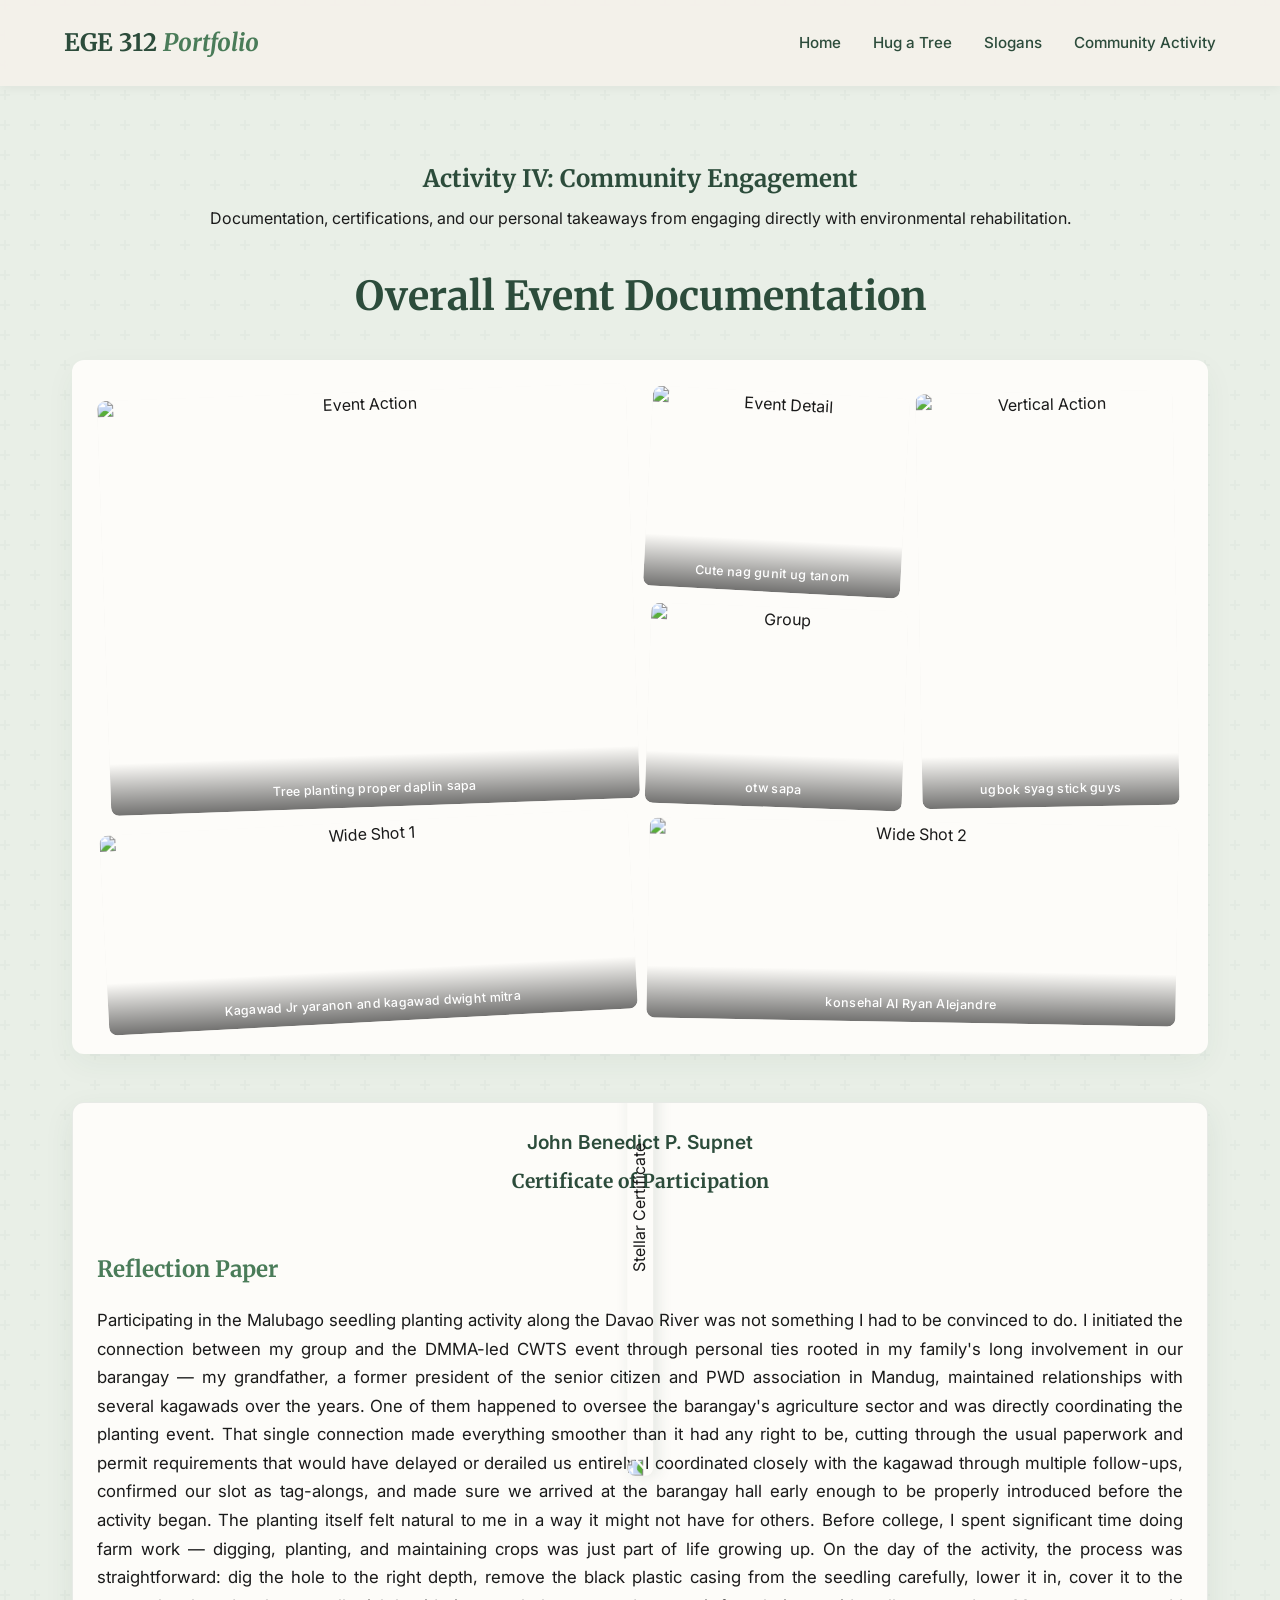
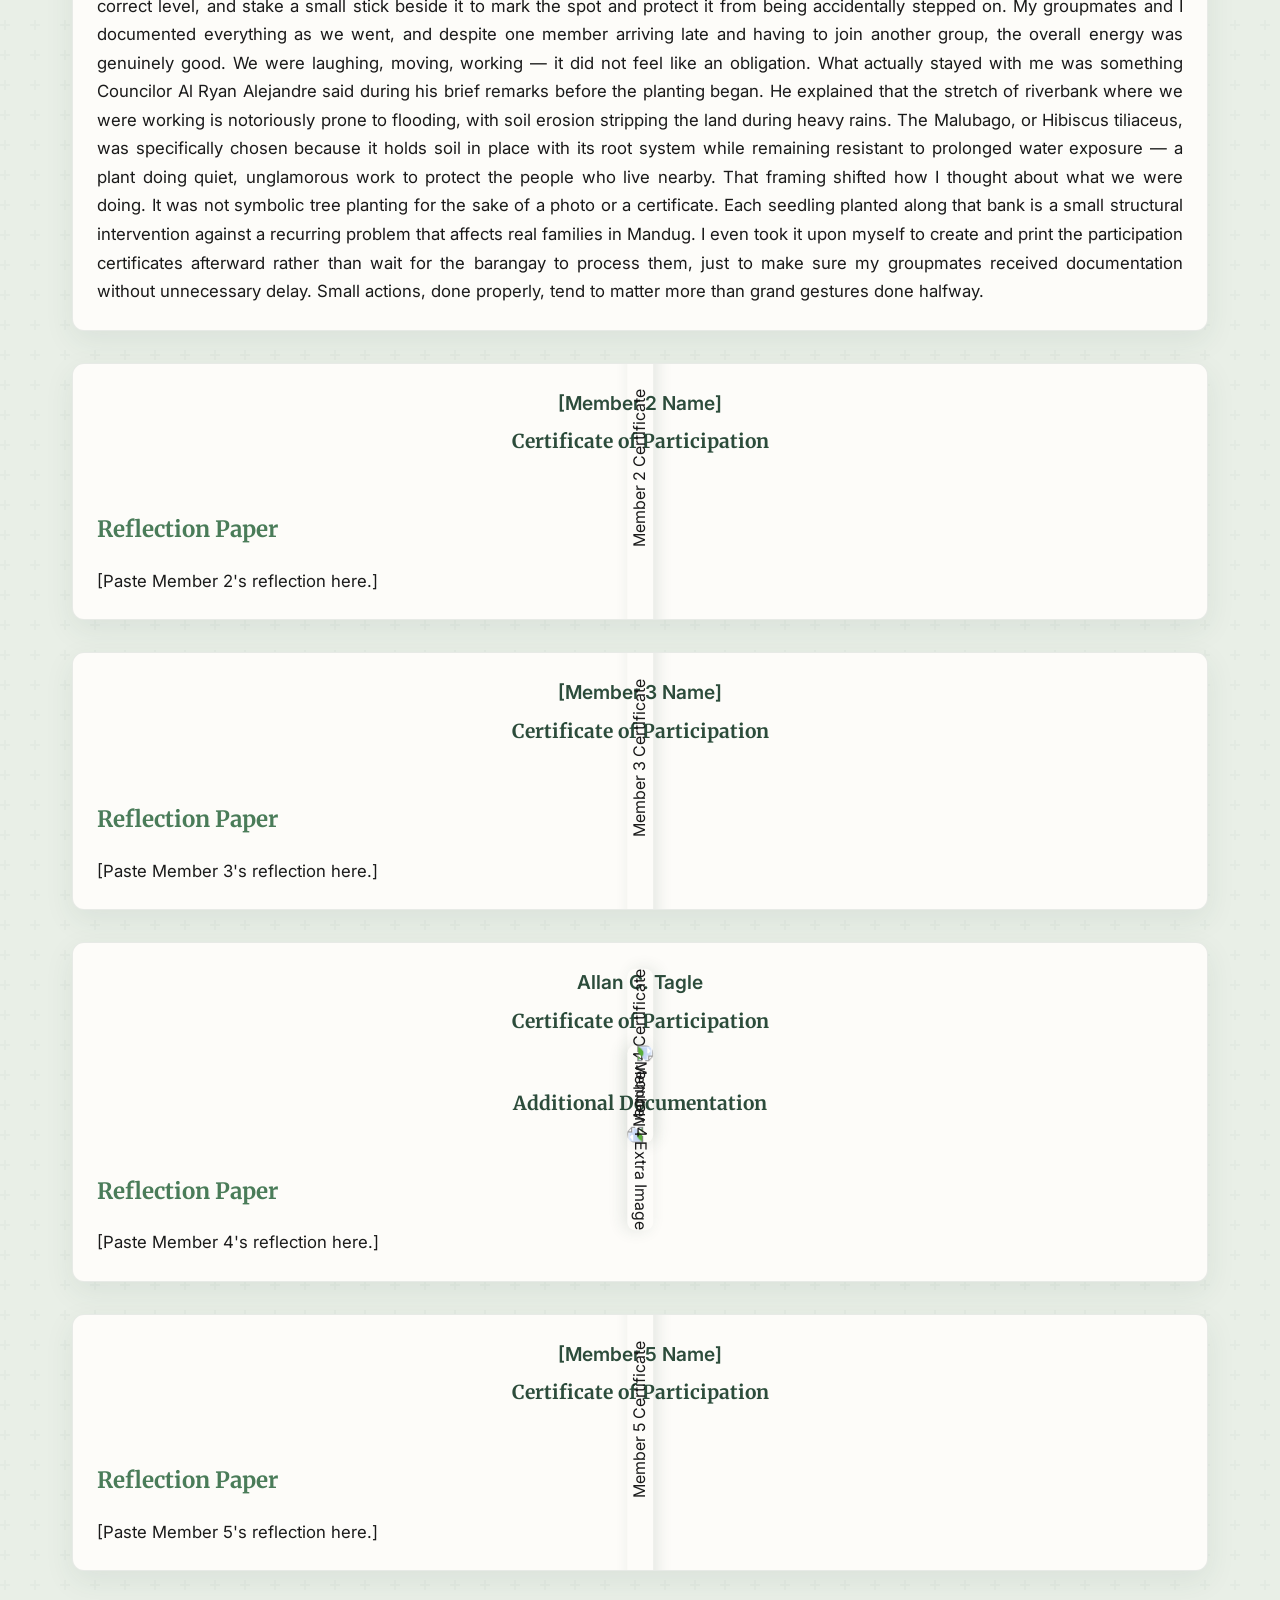
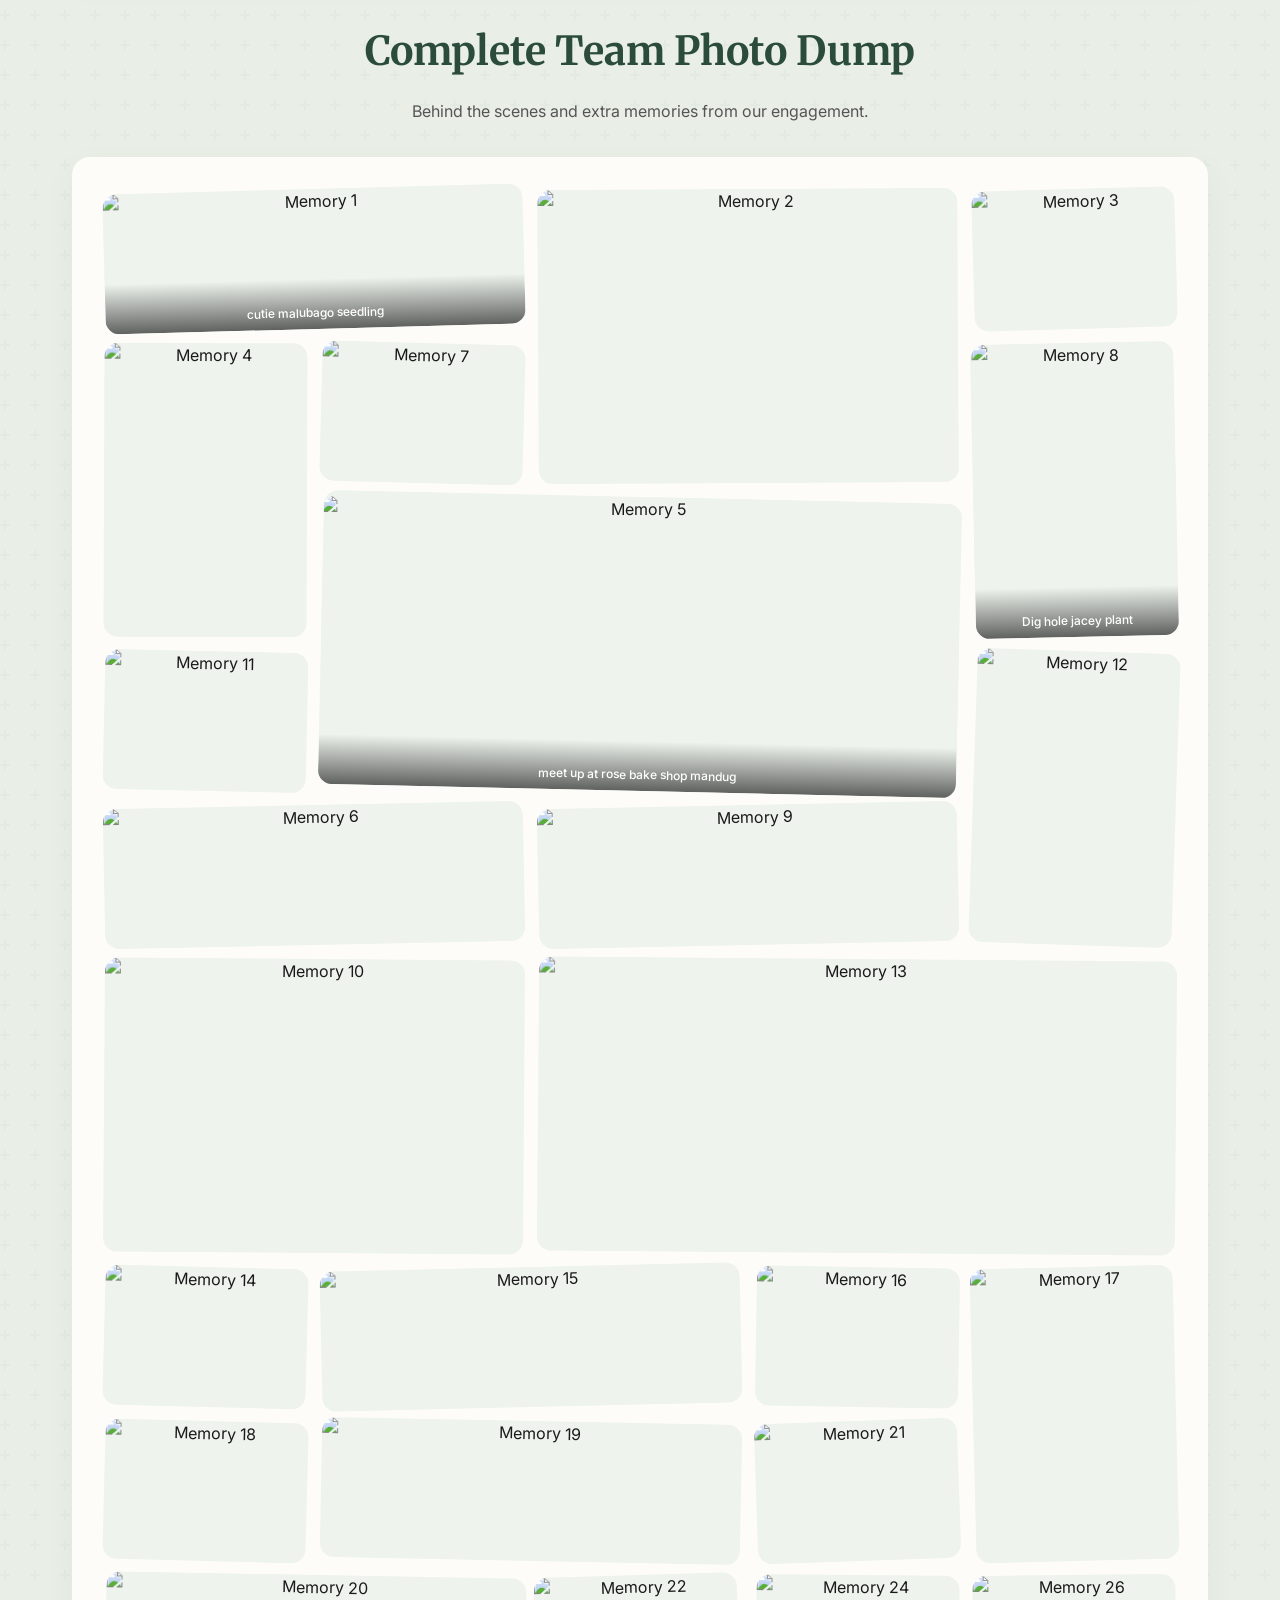
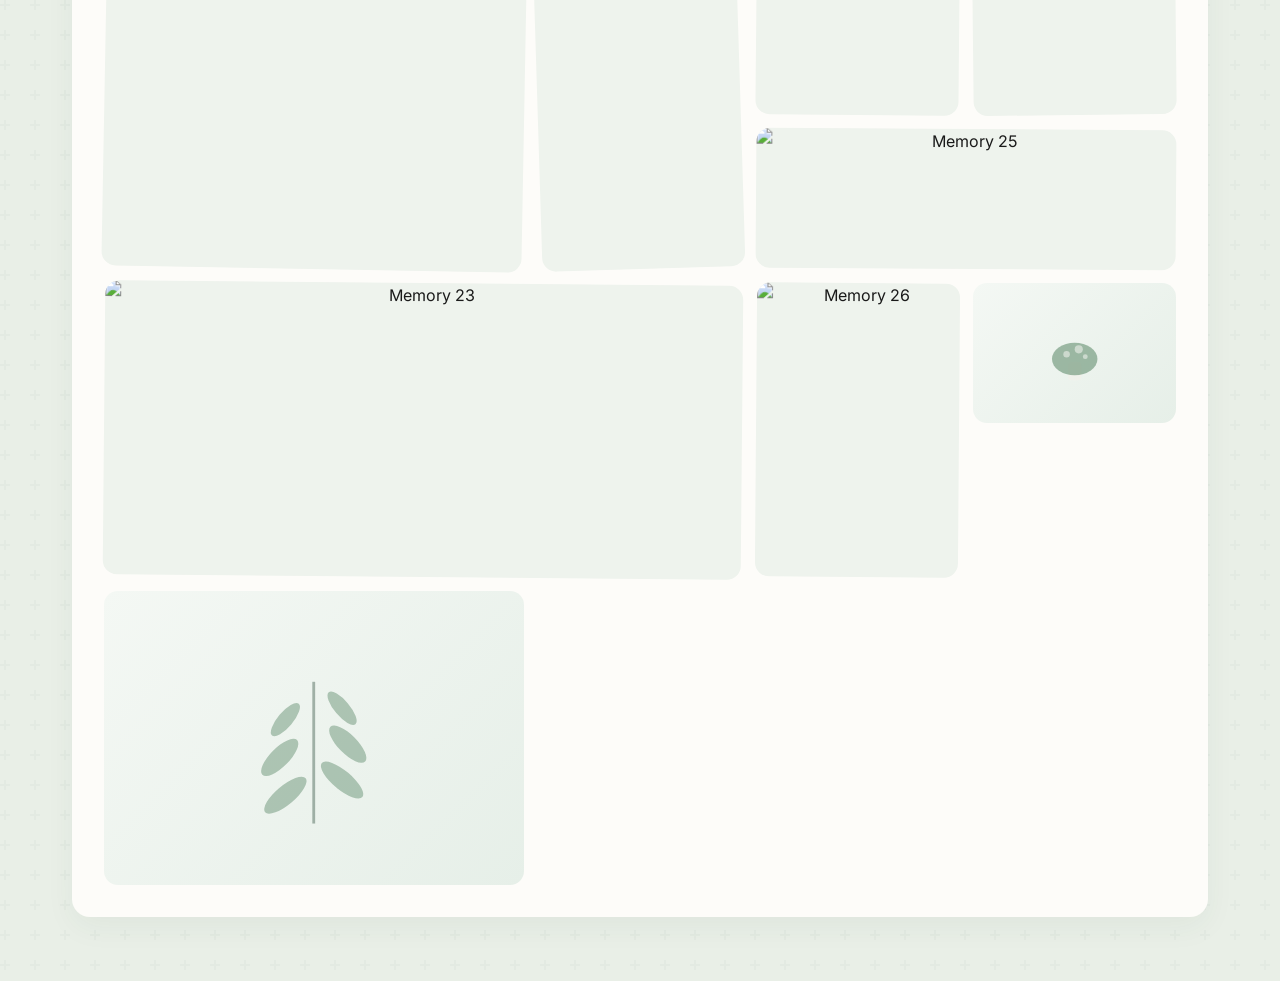
==== commit 909f7a56: "rotation member 4" ====
--- a/pages/community-activity.html
+++ b/pages/community-activity.html
@@ -578,7 +578,7 @@
             <p class="cert-label">Certificate of Participation</p>
             <img
               src="https://lh3.googleusercontent.com/d/1NY4xnypHdVgEGRidrTvvIzxxHlEglKxG"
-              class="cert-img"
+              class="cert-img member4-cert"
               alt="Member 4 Certificate"
               style="
                 transform: rotate(deg);
@@ -885,7 +885,6 @@
         const modalImg = document.getElementById("expandedImg");
         const closeBtn = document.querySelector(".close-modal");
 
-        // ALL CLICKABLE IMAGES
         document
           .querySelectorAll(
             ".collage-item, .memory-item, .cert-img, .cert-img-secondary",
@@ -897,26 +896,28 @@
               modal.style.display = "block";
               modalImg.src = this.src;
 
-              // Reset first
+              // Reset modal image transform
               modalImg.style.transform = "none";
 
-              // If certificate image is rotated on page, rotate inside modal too
+              /*
+          ROTATE certs in modal EXCEPT Member 4
+          Add class="member4-cert" to Member 4 images in HTML
+        */
               if (
-                this.classList.contains("cert-img") ||
-                this.classList.contains("cert-img-secondary")
+                (this.classList.contains("cert-img") ||
+                  this.classList.contains("cert-img-secondary")) &&
+                !this.classList.contains("member4-cert")
               ) {
                 modalImg.style.transform = "rotate(-90deg)";
               }
             });
           });
 
-        // CLOSE BUTTON
         closeBtn.addEventListener("click", () => {
           modal.style.display = "none";
           modalImg.style.transform = "none";
         });
 
-        // CLICK OUTSIDE TO CLOSE
         modal.addEventListener("click", (e) => {
           if (e.target === modal) {
             modal.style.display = "none";
@@ -924,7 +925,6 @@
           }
         });
 
-        // ESC TO CLOSE
         document.addEventListener("keydown", (e) => {
           if (e.key === "Escape") {
             modal.style.display = "none";
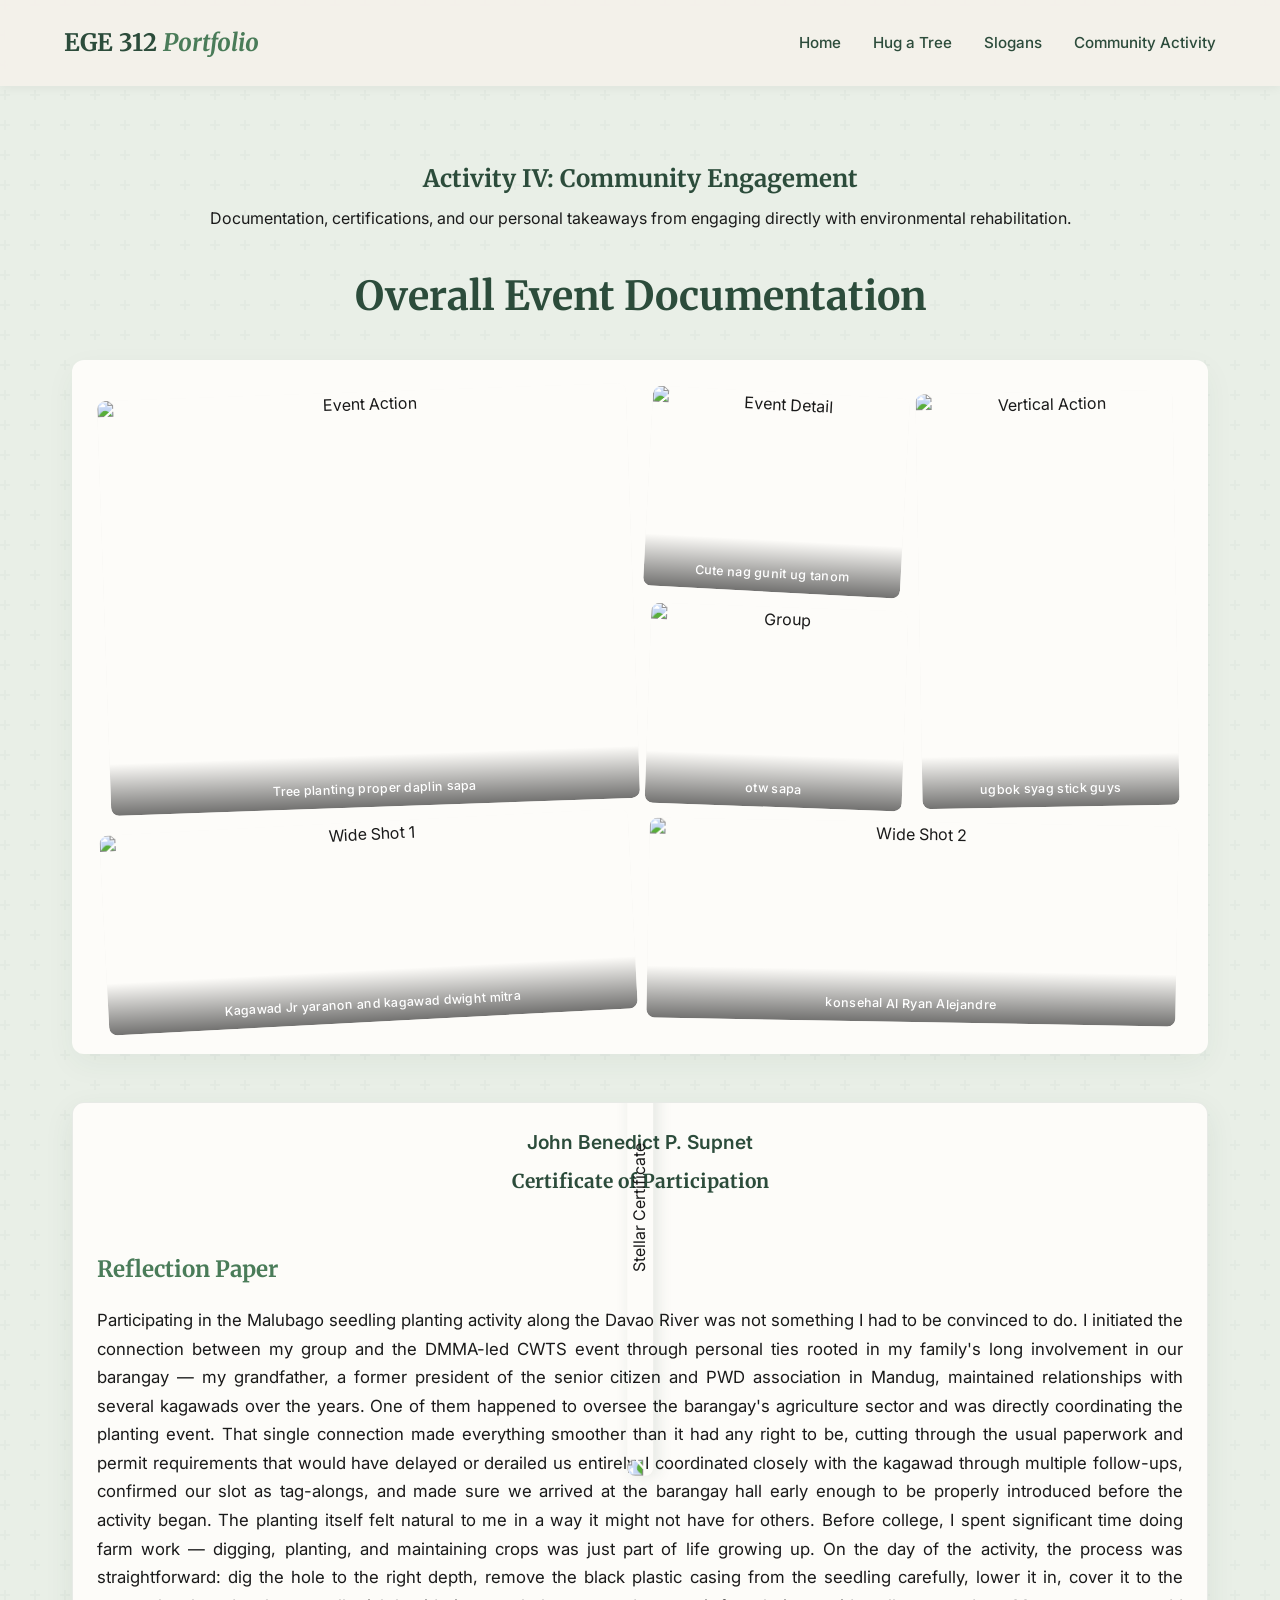
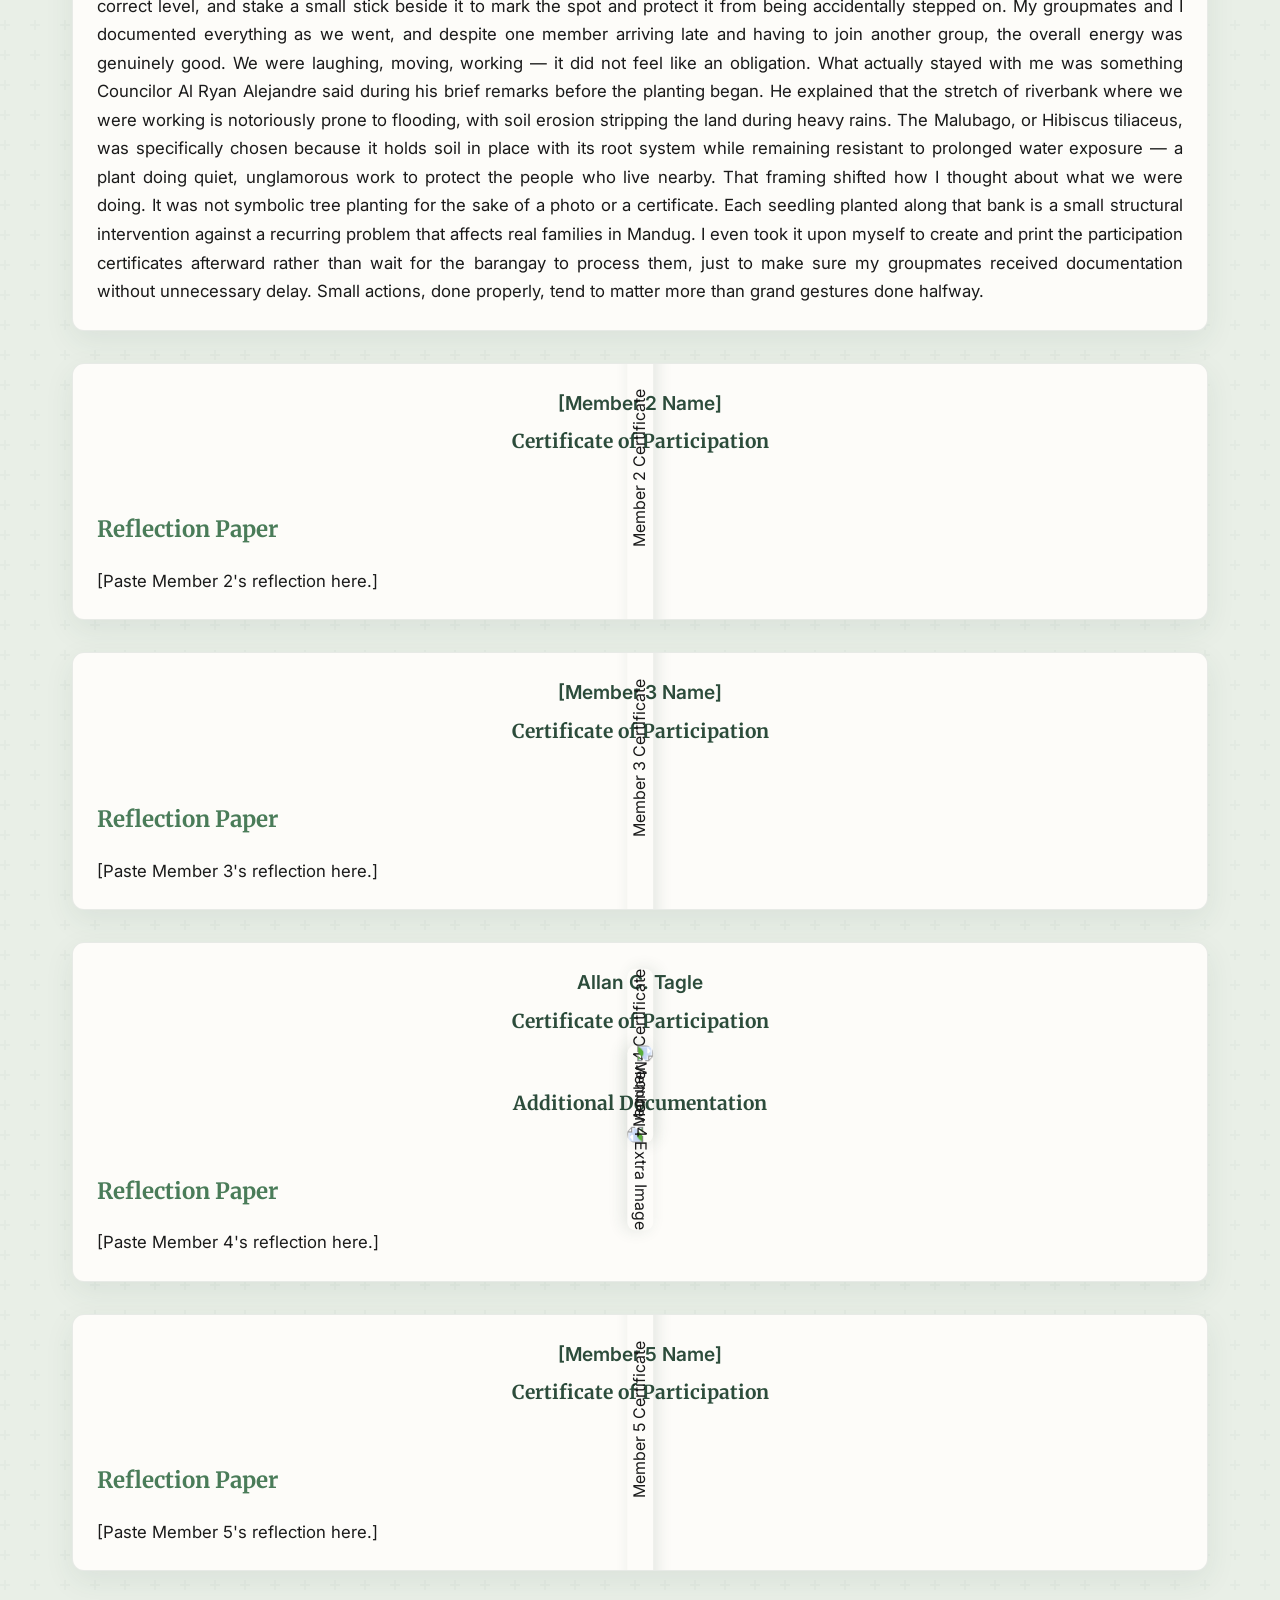
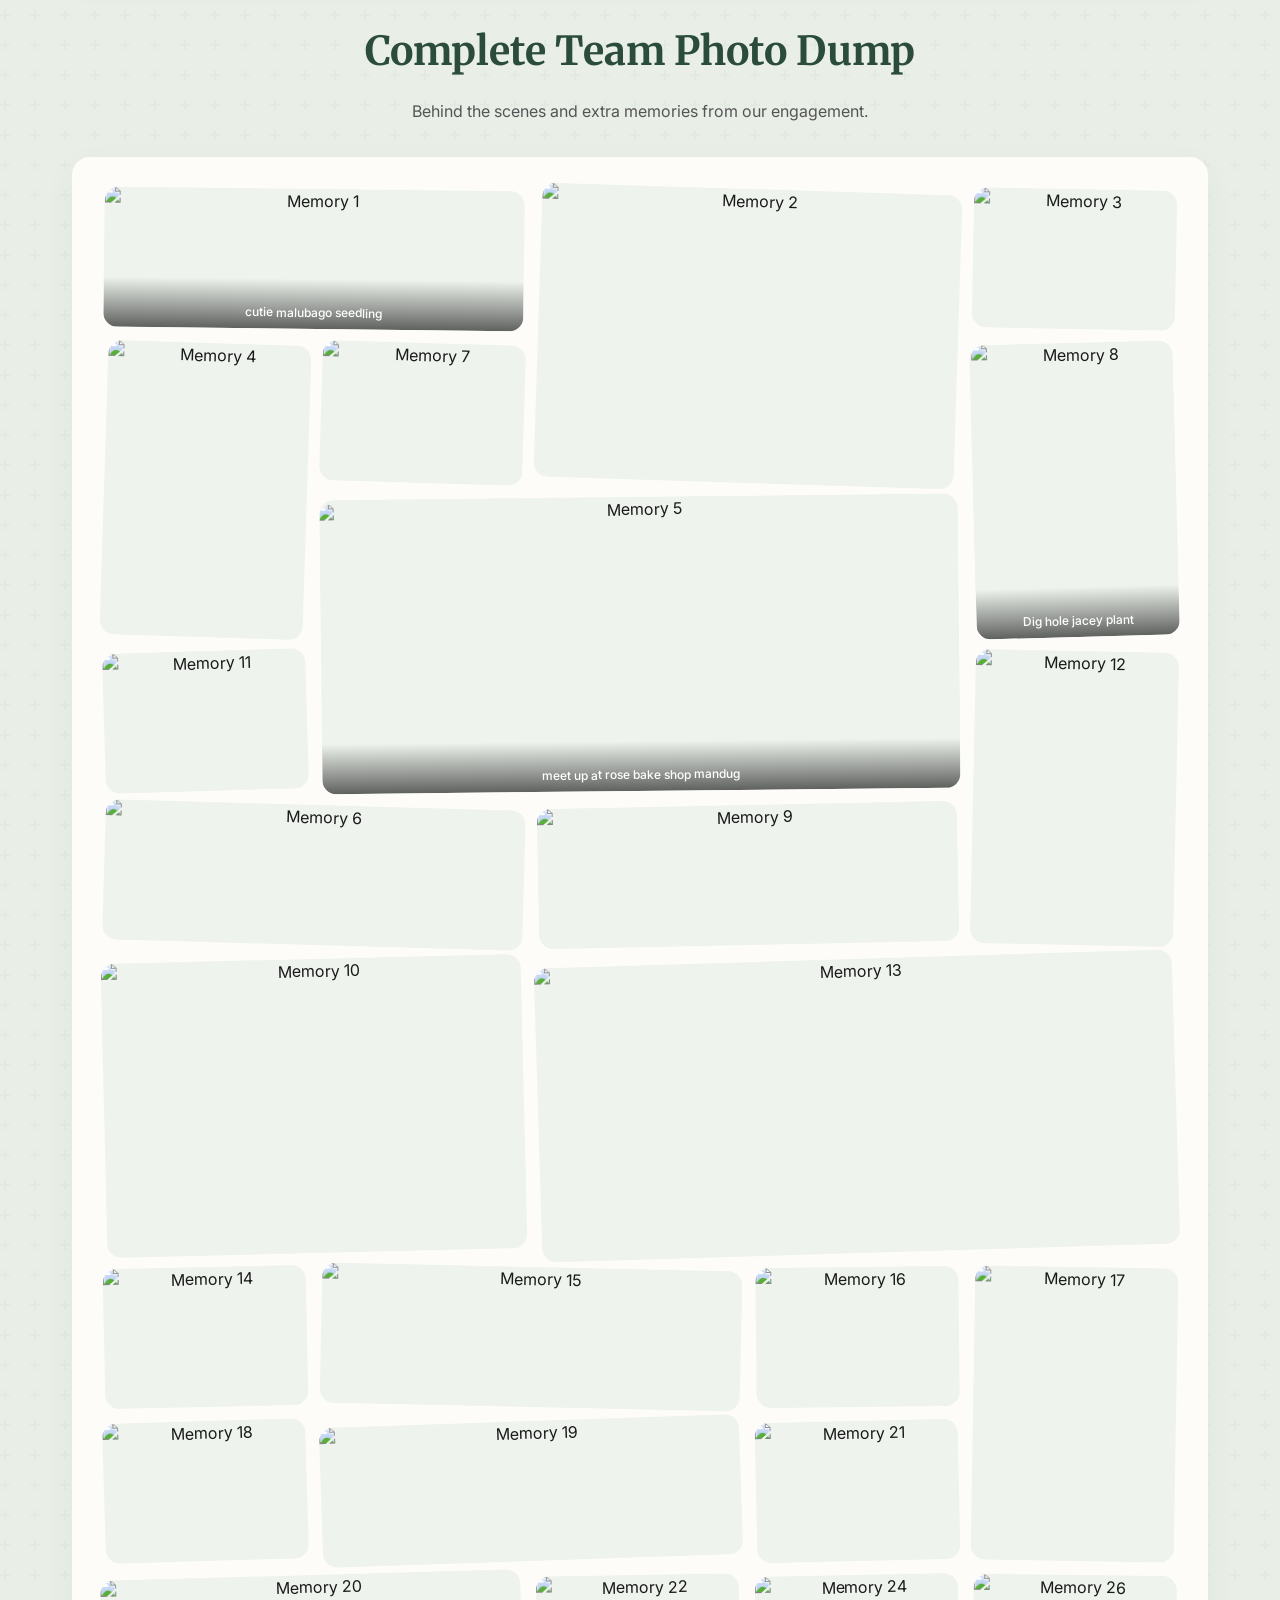
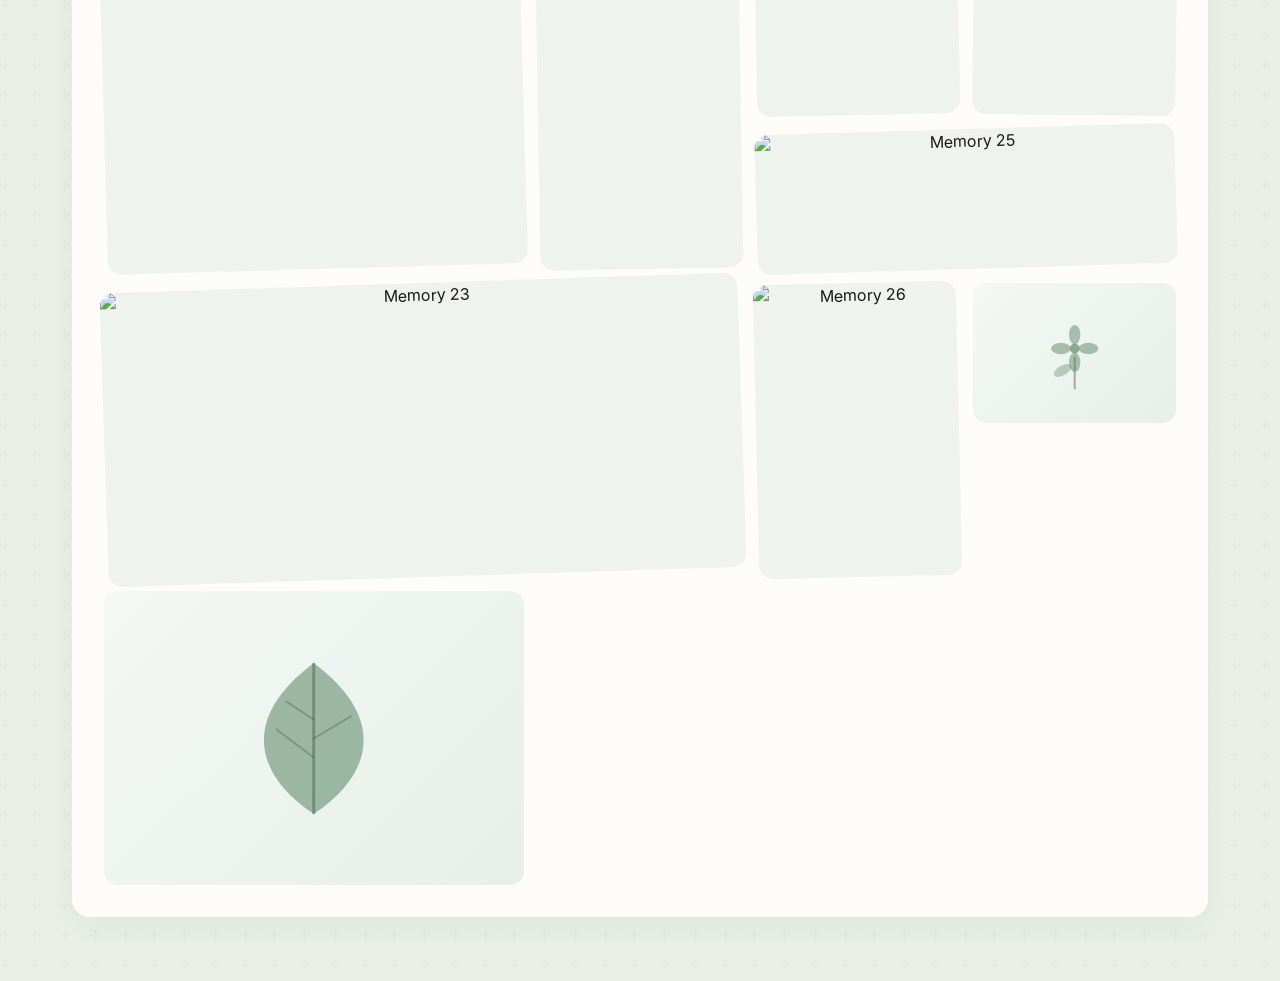
==== commit 61b07610: "rotation 2" ====
--- a/pages/community-activity.html
+++ b/pages/community-activity.html
@@ -596,7 +596,7 @@
             <p class="cert-label">Additional Documentation</p>
             <img
               src="https://lh3.googleusercontent.com/d/1sPVp7F5_Sj0UYHg5Qg9L5N_aJl9PXGla"
-              class="cert-img"
+              class="cert-img member4-cert"
               alt="Member 4 Extra Image"
               style="
                 transform: rotate(90deg);
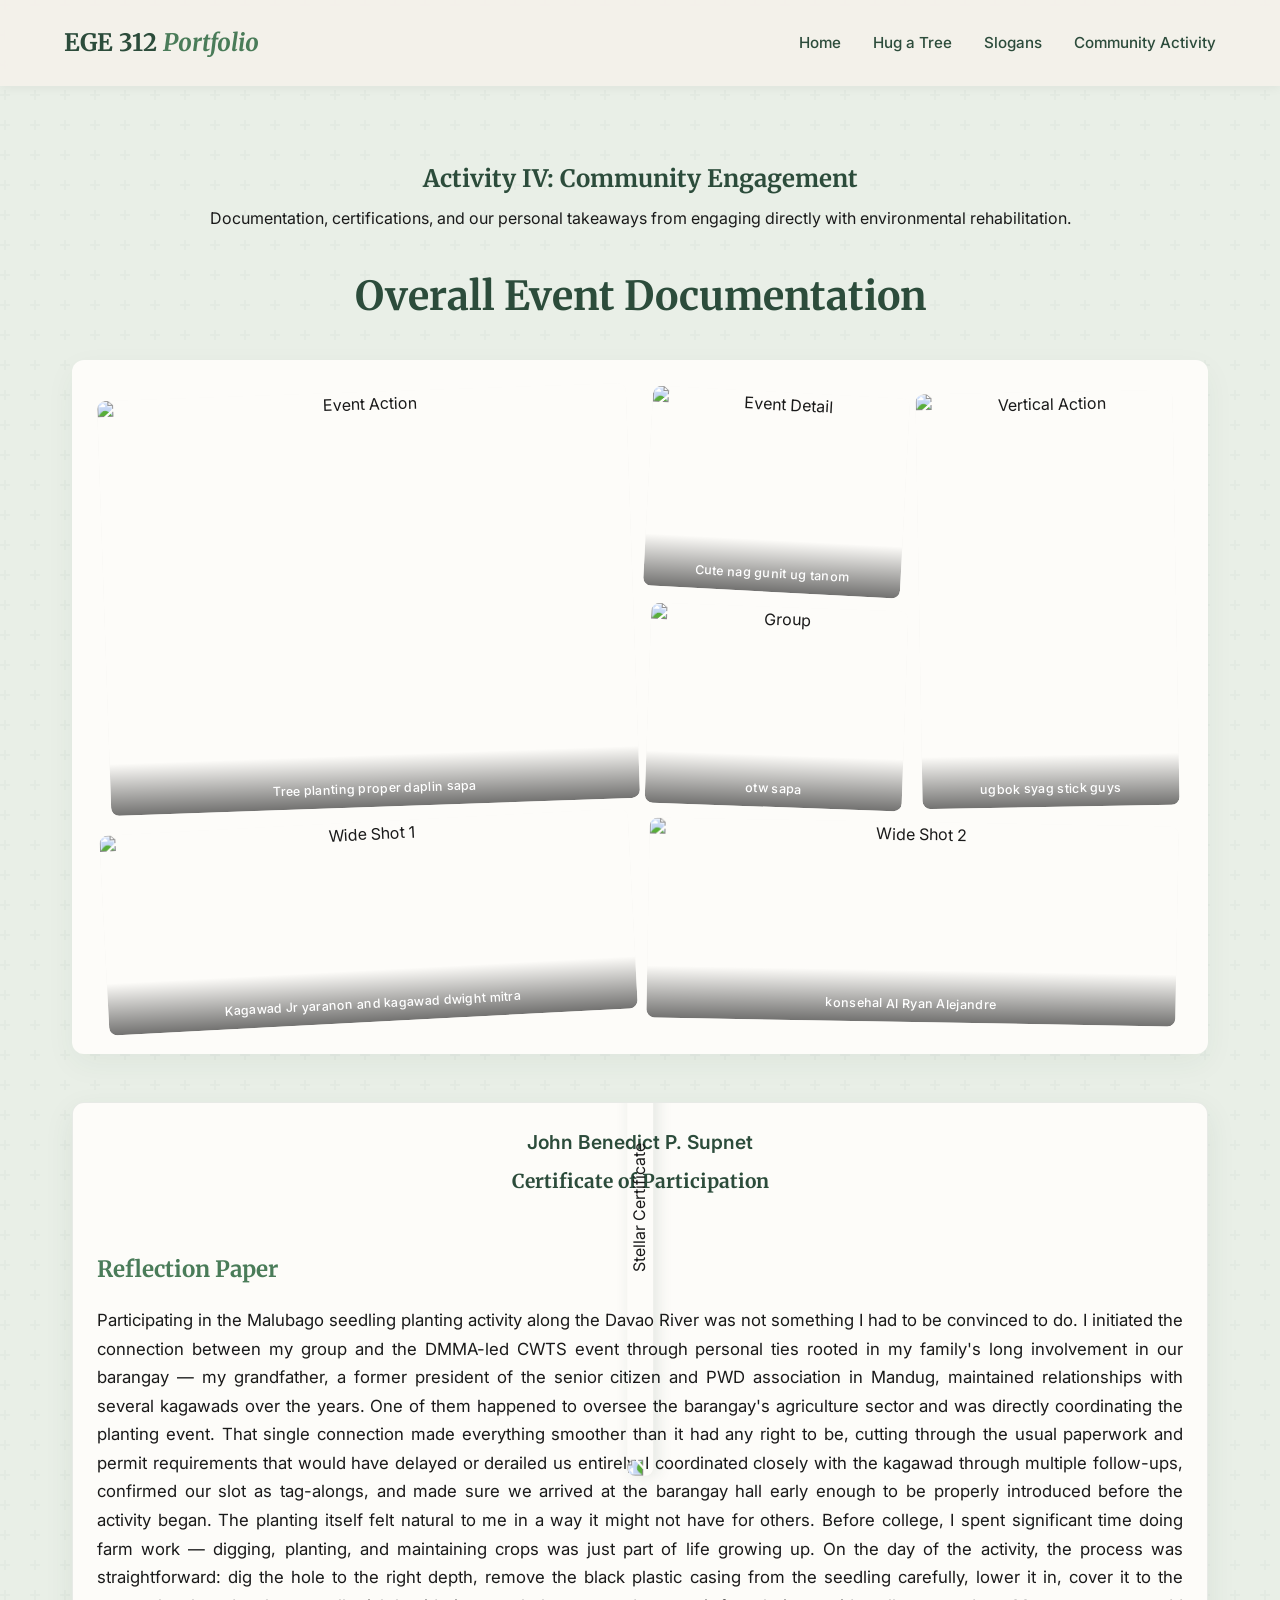
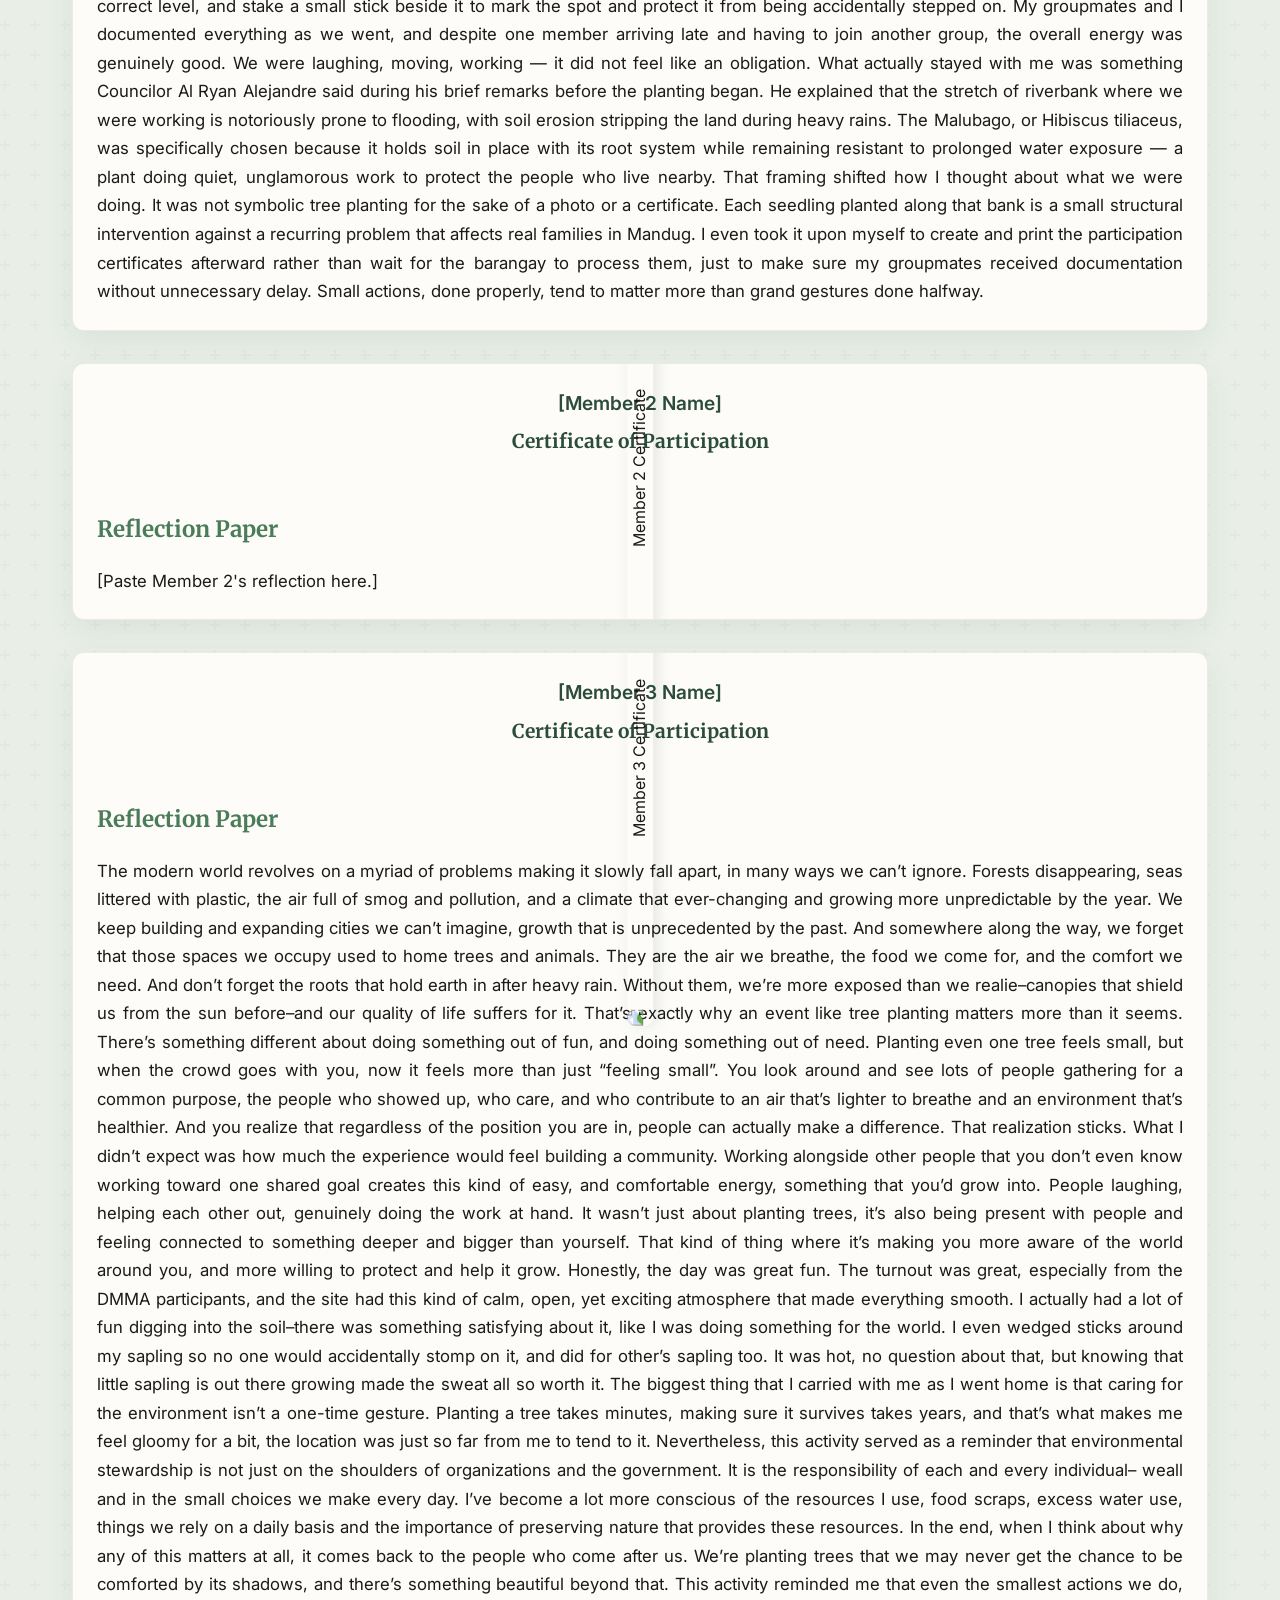
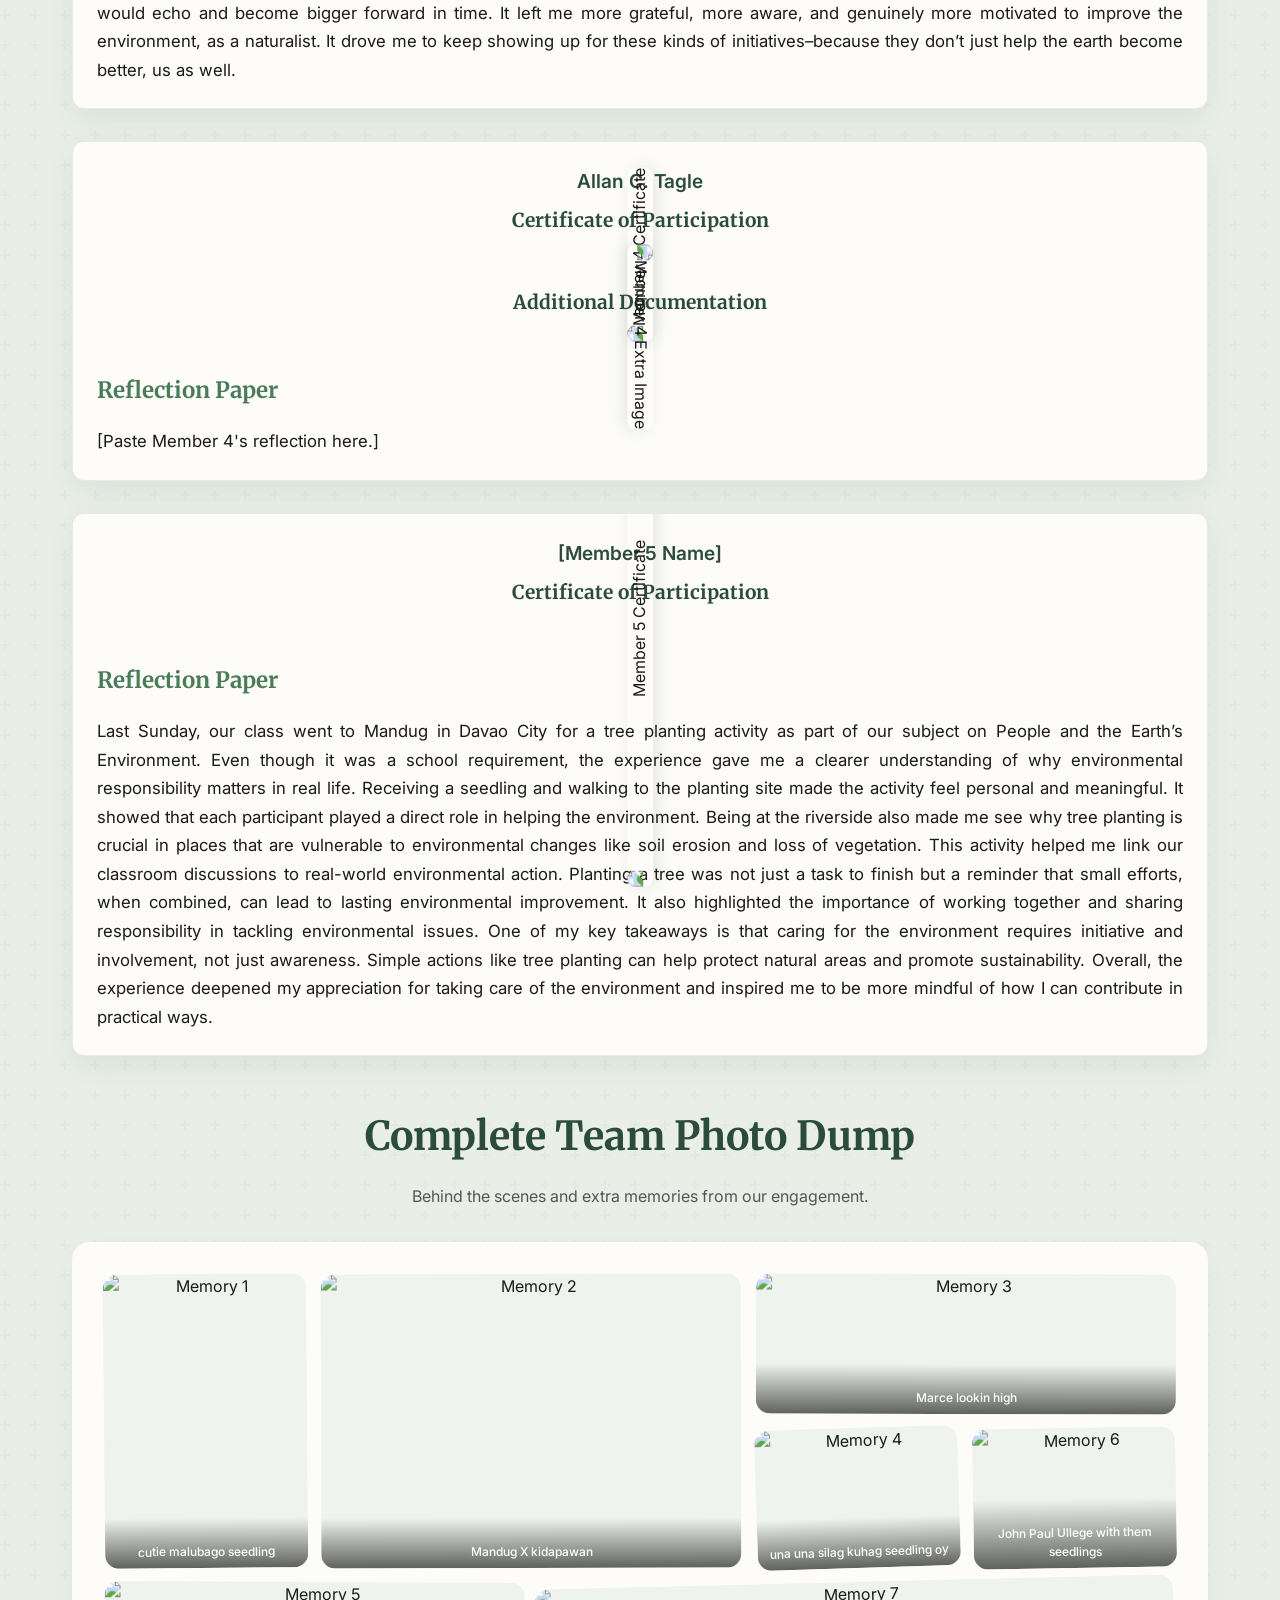
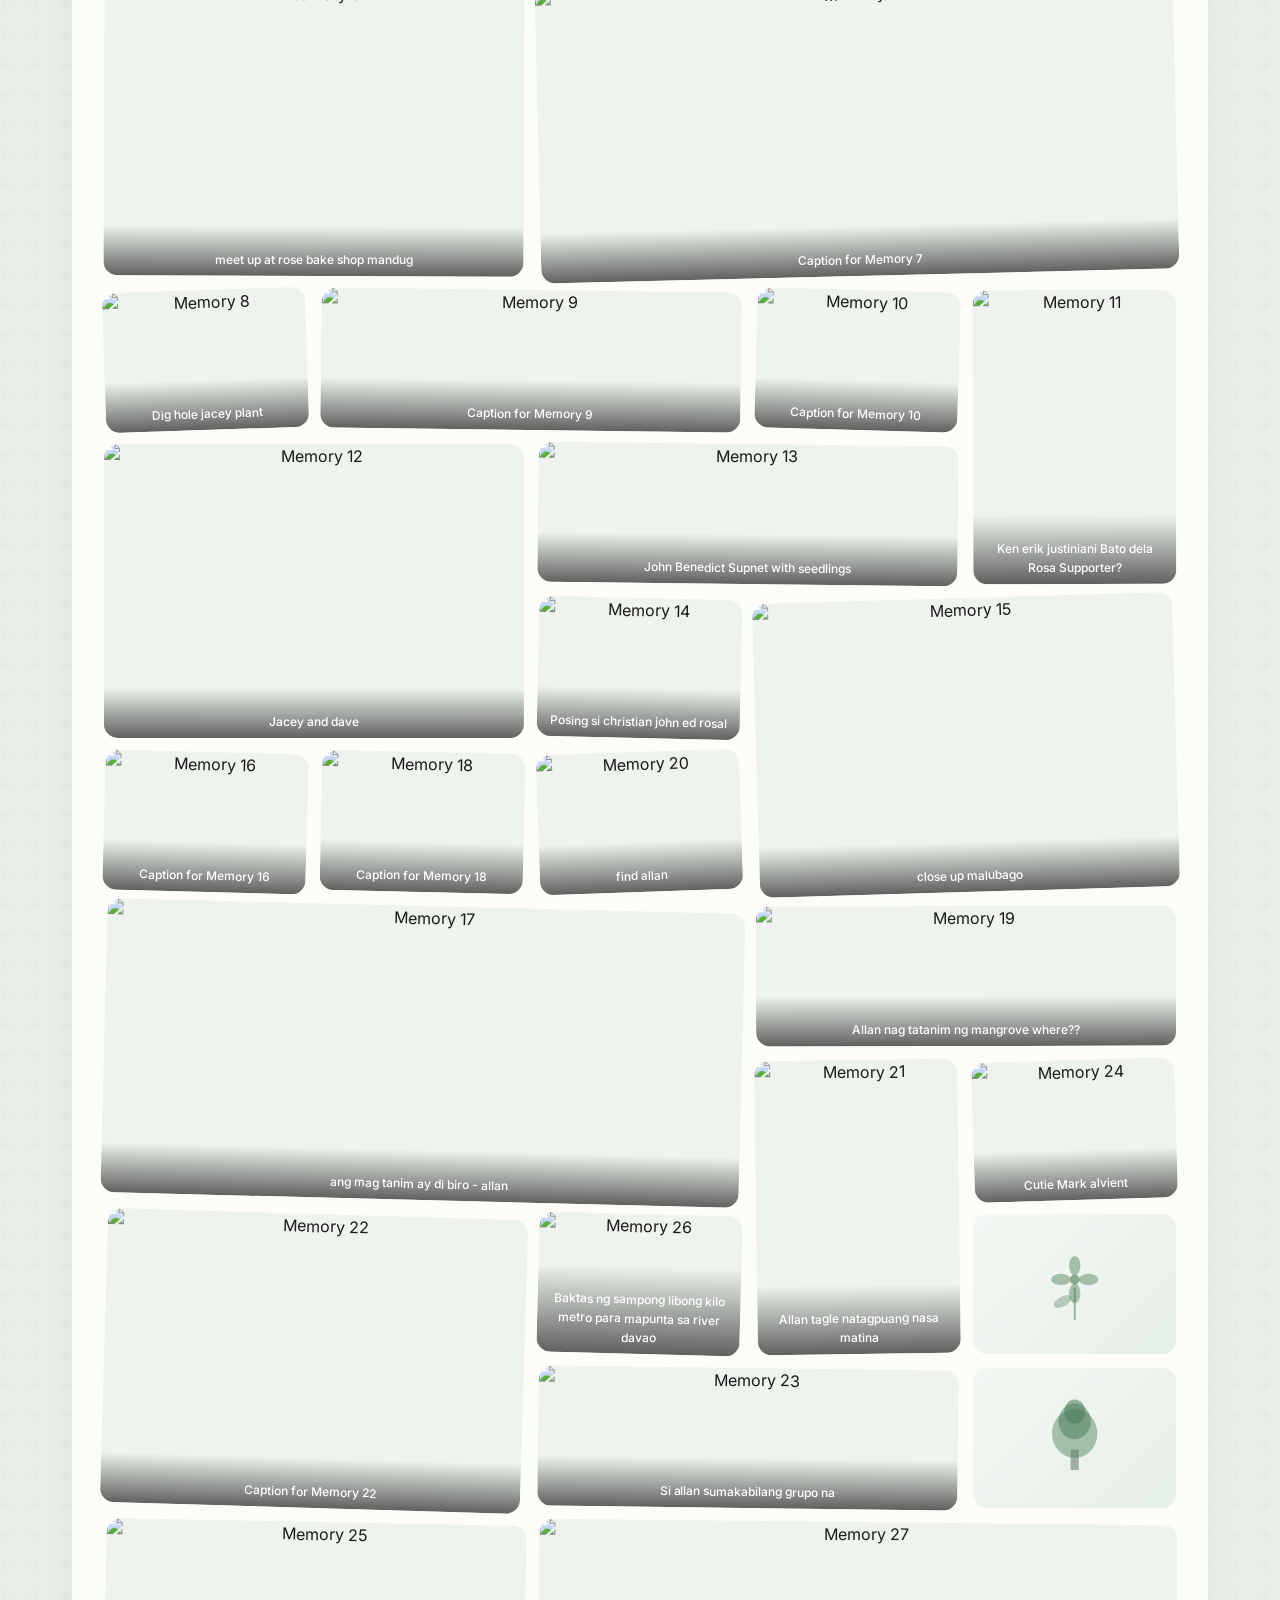
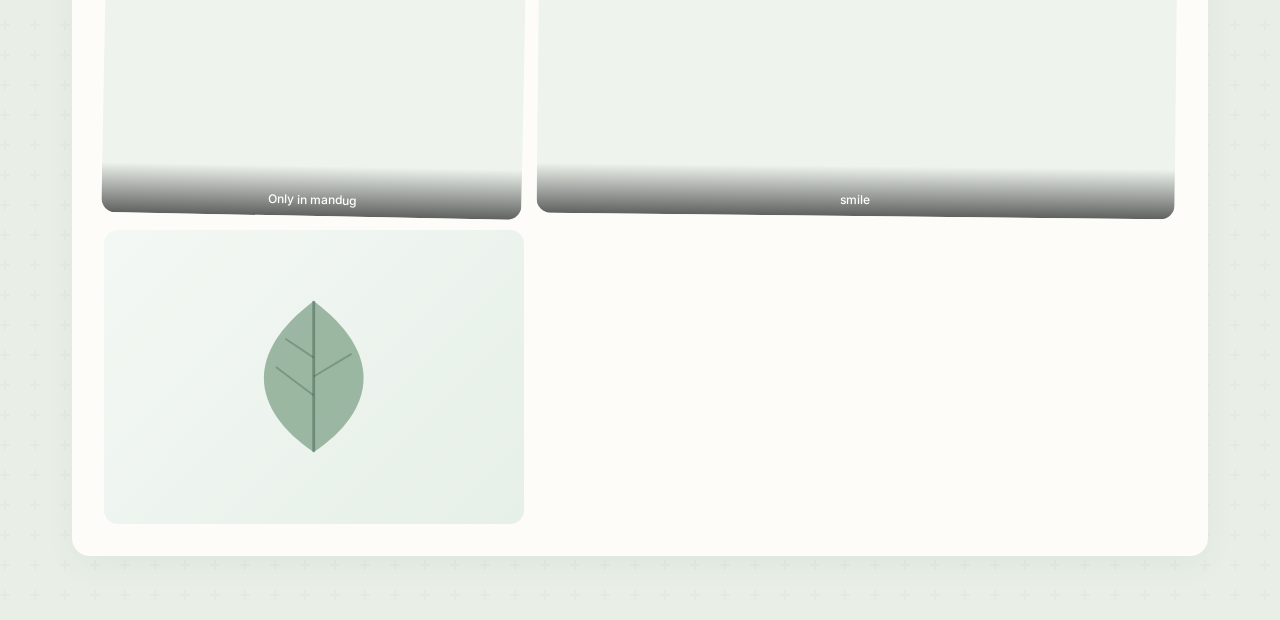
==== commit 37b92ac5: "content" ====
--- a/pages/community-activity.html
+++ b/pages/community-activity.html
@@ -251,9 +251,9 @@
 
       /* PORTRAIT = contain fully so no head chopping */
       .memory-item.portrait {
-        object-fit: contain;
-        background: linear-gradient(135deg, #edf4ee, #dce9df);
-        padding: 6px;
+        object-fit: cover; /* fills naturally instead of contained framed look */
+        background: none; /* removes gradient background */
+        padding: 0; /* removes inner border spacing */
       }
 
       /* SQUARE */
@@ -563,7 +563,68 @@
             <h4 class="tree-title" style="margin-bottom: 1rem">
               Reflection Paper
             </h4>
-            <p>[Paste Member 3's reflection here.]</p>
+            <p>
+              The modern world revolves on a myriad of problems making it slowly
+              fall apart, in many ways we can’t ignore. Forests disappearing,
+              seas littered with plastic, the air full of smog and pollution,
+              and a climate that ever-changing and growing more unpredictable by
+              the year. We keep building and expanding cities we can’t imagine,
+              growth that is unprecedented by the past. And somewhere along the
+              way, we forget that those spaces we occupy used to home trees and
+              animals. They are the air we breathe, the food we come for, and
+              the comfort we need. And don’t forget the roots that hold earth in
+              after heavy rain. Without them, we’re more exposed than we
+              realie–canopies that shield us from the sun before–and our quality
+              of life suffers for it. That’s exactly why an event like tree
+              planting matters more than it seems. There’s something different
+              about doing something out of fun, and doing something out of need.
+              Planting even one tree feels small, but when the crowd goes with
+              you, now it feels more than just “feeling small”. You look around
+              and see lots of people gathering for a common purpose, the people
+              who showed up, who care, and who contribute to an air that’s
+              lighter to breathe and an environment that’s healthier. And you
+              realize that regardless of the position you are in, people can
+              actually make a difference. That realization sticks. What I didn’t
+              expect was how much the experience would feel building a
+              community. Working alongside other people that you don’t even know
+              working toward one shared goal creates this kind of easy, and
+              comfortable energy, something that you’d grow into. People
+              laughing, helping each other out, genuinely doing the work at
+              hand. It wasn’t just about planting trees, it’s also being present
+              with people and feeling connected to something deeper and bigger
+              than yourself. That kind of thing where it’s making you more aware
+              of the world around you, and more willing to protect and help it
+              grow. Honestly, the day was great fun. The turnout was great,
+              especially from the DMMA participants, and the site had this kind
+              of calm, open, yet exciting atmosphere that made everything
+              smooth. I actually had a lot of fun digging into the soil–there
+              was something satisfying about it, like I was doing something for
+              the world. I even wedged sticks around my sapling so no one would
+              accidentally stomp on it, and did for other’s sapling too. It was
+              hot, no question about that, but knowing that little sapling is
+              out there growing made the sweat all so worth it. The biggest
+              thing that I carried with me as I went home is that caring for the
+              environment isn’t a one-time gesture. Planting a tree takes
+              minutes, making sure it survives takes years, and that’s what
+              makes me feel gloomy for a bit, the location was just so far from
+              me to tend to it. Nevertheless, this activity served as a reminder
+              that environmental stewardship is not just on the shoulders of
+              organizations and the government. It is the responsibility of each
+              and every individual– weall and in the small choices we make every
+              day. I’ve become a lot more conscious of the resources I use, food
+              scraps, excess water use, things we rely on a daily basis and the
+              importance of preserving nature that provides these resources. In
+              the end, when I think about why any of this matters at all, it
+              comes back to the people who come after us. We’re planting trees
+              that we may never get the chance to be comforted by its shadows,
+              and there’s something beautiful beyond that. This activity
+              reminded me that even the smallest actions we do, would echo and
+              become bigger forward in time. It left me more grateful, more
+              aware, and genuinely more motivated to improve the environment, as
+              a naturalist. It drove me to keep showing up for these kinds of
+              initiatives–because they don’t just help the earth become better,
+              us as well.
+            </p>
           </div>
         </div>
       </div>
@@ -635,7 +696,30 @@
             <h4 class="tree-title" style="margin-bottom: 1rem">
               Reflection Paper
             </h4>
-            <p>[Paste Member 5's reflection here.]</p>
+            <p>
+              Last Sunday, our class went to Mandug in Davao City for a tree
+              planting activity as part of our subject on People and the Earth’s
+              Environment. Even though it was a school requirement, the
+              experience gave me a clearer understanding of why environmental
+              responsibility matters in real life. Receiving a seedling and
+              walking to the planting site made the activity feel personal and
+              meaningful. It showed that each participant played a direct role
+              in helping the environment. Being at the riverside also made me
+              see why tree planting is crucial in places that are vulnerable to
+              environmental changes like soil erosion and loss of vegetation.
+              This activity helped me link our classroom discussions to
+              real-world environmental action. Planting a tree was not just a
+              task to finish but a reminder that small efforts, when combined,
+              can lead to lasting environmental improvement. It also highlighted
+              the importance of working together and sharing responsibility in
+              tackling environmental issues. One of my key takeaways is that
+              caring for the environment requires initiative and involvement,
+              not just awareness. Simple actions like tree planting can help
+              protect natural areas and promote sustainability. Overall, the
+              experience deepened my appreciation for taking care of the
+              environment and inspired me to be more mindful of how I can
+              contribute in practical ways.
+            </p>
           </div>
         </div>
       </div>
@@ -654,142 +738,225 @@
           />
           <span class="memory-caption">cutie malubago seedling</span>
         </div>
-        <img
-          src="https://lh3.googleusercontent.com/d/1bUBNI2nJWWktUmOv9kwMRecyE-CnZ7QV"
-          class="memory-item"
-          alt="Memory 2"
-        />
-        <img
-          src="https://lh3.googleusercontent.com/d/1yuA3B0n_Bv_H4jJ69Xz7FzRiuH5wa6K1"
-          class="memory-item"
-          alt="Memory 3"
-        />
-        <img
-          src="https://lh3.googleusercontent.com/d/1Fia6_0elYEdbBC_Eb-stW82bu-21kidA"
-          class="memory-item"
-          alt="Memory 4"
-        />
+
+        <div class="memory-wrap memory-item">
+          <img
+            src="https://lh3.googleusercontent.com/d/1bUBNI2nJWWktUmOv9kwMRecyE-CnZ7QV"
+            alt="Memory 2"
+          />
+          <span class="memory-caption">Mandug X kidapawan</span>
+        </div>
+
+        <div class="memory-wrap memory-item">
+          <img
+            src="https://lh3.googleusercontent.com/d/1yuA3B0n_Bv_H4jJ69Xz7FzRiuH5wa6K1"
+            alt="Memory 3"
+          />
+          <span class="memory-caption">Marce lookin high </span>
+        </div>
+
+        <div class="memory-wrap memory-item">
+          <img
+            src="https://lh3.googleusercontent.com/d/1Fia6_0elYEdbBC_Eb-stW82bu-21kidA"
+            alt="Memory 4"
+          />
+          <span class="memory-caption">una una silag kuhag seedling oy</span>
+        </div>
+
         <div class="memory-wrap memory-item">
           <img
             src="https://lh3.googleusercontent.com/d/15ori4p-Opg8TFRXAQOtPk6oiPbWLc3ZH"
-            class="memory-item"
             alt="Memory 5"
           />
           <span class="memory-caption">meet up at rose bake shop mandug</span>
         </div>
-        <img
-          src="https://lh3.googleusercontent.com/d/1pjFGe2I05FrdZmlRxQrk_O19InVT5BjN"
-          class="memory-item"
-          alt="Memory 6"
-        />
-        <img
-          src="https://lh3.googleusercontent.com/d/18Irn3G5GagXnwRSjaVSfx2p8oKc1Ovb0"
-          class="memory-item"
-          alt="Memory 7"
-        />
+
+        <div class="memory-wrap memory-item">
+          <img
+            src="https://lh3.googleusercontent.com/d/1pjFGe2I05FrdZmlRxQrk_O19InVT5BjN"
+            alt="Memory 6"
+          />
+          <span class="memory-caption"
+            >John Paul Ullege with them seedlings</span
+          >
+        </div>
+
+        <div class="memory-wrap memory-item">
+          <img
+            src="https://lh3.googleusercontent.com/d/18Irn3G5GagXnwRSjaVSfx2p8oKc1Ovb0"
+            alt="Memory 7"
+          />
+          <span class="memory-caption">Caption for Memory 7</span>
+        </div>
+
         <div class="memory-wrap memory-item">
           <img
             src="https://lh3.googleusercontent.com/d/1KtqKZ-XhkczqBhssvR2dhitfC50WChdM"
-            class="memory-item"
             alt="Memory 8"
           />
           <span class="memory-caption">Dig hole jacey plant</span>
         </div>
-        <img
-          src="https://lh3.googleusercontent.com/d/16MNGgiruAsjKq2XojabEbNeOhjk6rF8Z"
-          class="memory-item"
-          alt="Memory 9"
-        />
-        <img
-          src="https://lh3.googleusercontent.com/d/10g7EVxL4CJz6c4tFVbDucLM1XhHR2hsd"
-          class="memory-item"
-          alt="Memory 10"
-        />
-        <img
-          src="https://lh3.googleusercontent.com/d/1xXxCtYb_LNP27UayjyECBbFHs0nS1Kud"
-          class="memory-item"
-          alt="Memory 11"
-        />
-        <img
-          src="https://lh3.googleusercontent.com/d/1JpBhYtZLjMKHXruoFdhcqfCUnV2NQrAS"
-          class="memory-item"
-          alt="Memory 12"
-        />
-        <img
-          src="https://lh3.googleusercontent.com/d/1SwLGp6G6vPtw_wYDn8kQrcOo68xXe3ym"
-          class="memory-item"
-          alt="Memory 13"
-        />
-        <img
-          src="https://lh3.googleusercontent.com/d/1qxKEwWY1qhCi6blksOHtsbQME8AfHZRC"
-          class="memory-item"
-          alt="Memory 14"
-        />
-        <img
-          src="https://lh3.googleusercontent.com/d/14c4Sp4mUzQ7e_gAV0TUzqjEaakK-FNSh"
-          class="memory-item"
-          alt="Memory 15"
-        />
-        <img
-          src="https://lh3.googleusercontent.com/d/1alSG9RcubgKaEZl8DDs7udETxUg6Y3zk"
-          class="memory-item"
-          alt="Memory 16"
-        />
-        <img
-          src="https://lh3.googleusercontent.com/d/1z2tx2YJa7bEKQgKSu_cjgI9FBGkz2sw9"
-          class="memory-item"
-          alt="Memory 17"
-        />
-        <img
-          src="https://lh3.googleusercontent.com/d/1P7Yave2GbO3hEB2effWskwo5Ysk_zXNn"
-          class="memory-item"
-          alt="Memory 18"
-        />
-        <img
-          src="https://lh3.googleusercontent.com/d/1JtxmwCVL9LQkVYuMhGCcpUjsp0GGU9pQ"
-          class="memory-item"
-          alt="Memory 19"
-        />
-        <img
-          src="https://lh3.googleusercontent.com/d/1AwNMyEmqwRKx6Oe2KrnYUvvAcxejIWbV"
-          class="memory-item"
-          alt="Memory 20"
-        />
-        <img
-          src="https://lh3.googleusercontent.com/d/1AvsIi7-fnUjyaj8Ayjg89IDwE6gLsByy"
-          class="memory-item"
-          alt="Memory 21"
-        />
-        <img
-          src="https://lh3.googleusercontent.com/d/1jb-rtudW_20_IAgPz5bKAcLYsJTTOYt_"
-          class="memory-item"
-          alt="Memory 22"
-        />
-        <img
-          src="https://lh3.googleusercontent.com/d/1h7AUxY9UbiAPcnqzyInGQSQ8F0nYbwPC"
-          class="memory-item"
-          alt="Memory 23"
-        />
-        <img
-          src="https://lh3.googleusercontent.com/d/1eqGnBJn4Lcs0VYVuPpWm4d17mVNYnJvP"
-          class="memory-item"
-          alt="Memory 24"
-        />
-        <img
-          src="https://lh3.googleusercontent.com/d/16xNquTWmD63tKGx5tZNVGBiyCXExtQJy"
-          class="memory-item"
-          alt="Memory 25"
-        />
-        <img
-          src="https://lh3.googleusercontent.com/d/1MG7GMjVGyZE20NNYSAZDwjDiJLZnmDoT"
-          class="memory-item"
-          alt="Memory 26"
-        />
-        <img
-          src="https://lh3.googleusercontent.com/d/182Ybdukegti2R636HvDEUAio-yyjhsIz"
-          class="memory-item"
-          alt="Memory 26"
-        />
+
+        <div class="memory-wrap memory-item">
+          <img
+            src="https://lh3.googleusercontent.com/d/16MNGgiruAsjKq2XojabEbNeOhjk6rF8Z"
+            alt="Memory 9"
+          />
+          <span class="memory-caption">Caption for Memory 9</span>
+        </div>
+
+        <div class="memory-wrap memory-item">
+          <img
+            src="https://lh3.googleusercontent.com/d/10g7EVxL4CJz6c4tFVbDucLM1XhHR2hsd"
+            alt="Memory 10"
+          />
+          <span class="memory-caption">Caption for Memory 10</span>
+        </div>
+
+        <div class="memory-wrap memory-item">
+          <img
+            src="https://lh3.googleusercontent.com/d/1xXxCtYb_LNP27UayjyECBbFHs0nS1Kud"
+            alt="Memory 11"
+          />
+          <span class="memory-caption"
+            >Ken erik justiniani Bato dela Rosa Supporter?</span
+          >
+        </div>
+
+        <div class="memory-wrap memory-item">
+          <img
+            src="https://lh3.googleusercontent.com/d/1JpBhYtZLjMKHXruoFdhcqfCUnV2NQrAS"
+            alt="Memory 12"
+          />
+          <span class="memory-caption">Jacey and dave</span>
+        </div>
+
+        <div class="memory-wrap memory-item">
+          <img
+            src="https://lh3.googleusercontent.com/d/1SwLGp6G6vPtw_wYDn8kQrcOo68xXe3ym"
+            alt="Memory 13"
+          />
+          <span class="memory-caption"
+            >John Benedict Supnet with seedlings</span
+          >
+        </div>
+
+        <div class="memory-wrap memory-item">
+          <img
+            src="https://lh3.googleusercontent.com/d/1qxKEwWY1qhCi6blksOHtsbQME8AfHZRC"
+            alt="Memory 14"
+          />
+          <span class="memory-caption">Posing si christian john ed rosal</span>
+        </div>
+
+        <div class="memory-wrap memory-item">
+          <img
+            src="https://lh3.googleusercontent.com/d/14c4Sp4mUzQ7e_gAV0TUzqjEaakK-FNSh"
+            alt="Memory 15"
+          />
+          <span class="memory-caption">close up malubago</span>
+        </div>
+
+        <div class="memory-wrap memory-item">
+          <img
+            src="https://lh3.googleusercontent.com/d/1alSG9RcubgKaEZl8DDs7udETxUg6Y3zk"
+            alt="Memory 16"
+          />
+          <span class="memory-caption">Caption for Memory 16</span>
+        </div>
+
+        <div class="memory-wrap memory-item">
+          <img
+            src="https://lh3.googleusercontent.com/d/1z2tx2YJa7bEKQgKSu_cjgI9FBGkz2sw9"
+            alt="Memory 17"
+          />
+          <span class="memory-caption">ang mag tanim ay di biro - allan</span>
+        </div>
+
+        <div class="memory-wrap memory-item">
+          <img
+            src="https://lh3.googleusercontent.com/d/1P7Yave2GbO3hEB2effWskwo5Ysk_zXNn"
+            alt="Memory 18"
+          />
+          <span class="memory-caption">Caption for Memory 18</span>
+        </div>
+
+        <div class="memory-wrap memory-item">
+          <img
+            src="https://lh3.googleusercontent.com/d/1JtxmwCVL9LQkVYuMhGCcpUjsp0GGU9pQ"
+            alt="Memory 19"
+          />
+          <span class="memory-caption"
+            >Allan nag tatanim ng mangrove where??</span
+          >
+        </div>
+
+        <div class="memory-wrap memory-item">
+          <img
+            src="https://lh3.googleusercontent.com/d/1AwNMyEmqwRKx6Oe2KrnYUvvAcxejIWbV"
+            alt="Memory 20"
+          />
+          <span class="memory-caption">find allan</span>
+        </div>
+
+        <div class="memory-wrap memory-item">
+          <img
+            src="https://lh3.googleusercontent.com/d/1AvsIi7-fnUjyaj8Ayjg89IDwE6gLsByy"
+            alt="Memory 21"
+          />
+          <span class="memory-caption">Allan tagle natagpuang nasa matina</span>
+        </div>
+
+        <div class="memory-wrap memory-item">
+          <img
+            src="https://lh3.googleusercontent.com/d/1jb-rtudW_20_IAgPz5bKAcLYsJTTOYt_"
+            alt="Memory 22"
+          />
+          <span class="memory-caption">Caption for Memory 22</span>
+        </div>
+
+        <div class="memory-wrap memory-item">
+          <img
+            src="https://lh3.googleusercontent.com/d/1h7AUxY9UbiAPcnqzyInGQSQ8F0nYbwPC"
+            alt="Memory 23"
+          />
+          <span class="memory-caption">Si allan sumakabilang grupo na</span>
+        </div>
+
+        <div class="memory-wrap memory-item">
+          <img
+            src="https://lh3.googleusercontent.com/d/1eqGnBJn4Lcs0VYVuPpWm4d17mVNYnJvP"
+            alt="Memory 24"
+          />
+          <span class="memory-caption">Cutie Mark alvient</span>
+        </div>
+
+        <div class="memory-wrap memory-item">
+          <img
+            src="https://lh3.googleusercontent.com/d/16xNquTWmD63tKGx5tZNVGBiyCXExtQJy"
+            alt="Memory 25"
+          />
+          <span class="memory-caption">Only in mandug</span>
+        </div>
+
+        <div class="memory-wrap memory-item">
+          <img
+            src="https://lh3.googleusercontent.com/d/1MG7GMjVGyZE20NNYSAZDwjDiJLZnmDoT"
+            alt="Memory 26"
+          />
+          <span class="memory-caption"
+            >Baktas ng sampong libong kilo metro para mapunta sa river
+            davao</span
+          >
+        </div>
+
+        <div class="memory-wrap memory-item">
+          <img
+            src="https://lh3.googleusercontent.com/d/182Ybdukegti2R636HvDEUAio-yyjhsIz"
+            alt="Memory 27"
+          />
+          <span class="memory-caption">smile</span>
+        </div>
       </div>
     </div>
 
@@ -846,29 +1013,56 @@
       const selectedPattern =
         patterns[Math.floor(Math.random() * patterns.length)];
 
-      memoryItems.forEach((item, index) => {
+      memoryItems.forEach((item) => {
+        const actualImg =
+          item.tagName === "IMG" ? item : item.querySelector("img");
         const img = new Image();
-        img.src = item.src;
+        img.src = actualImg.src;
 
         img.onload = function () {
           const w = img.naturalWidth;
           const h = img.naturalHeight;
 
-          // DETECT ORIENTATION
+          // Clear previous span classes
+          item.classList.remove(
+            "span-1x1",
+            "span-2x1",
+            "span-1x2",
+            "span-2x2",
+            "span-3x2",
+          );
+
+          // PORTRAIT
           if (h > w * 1.15) {
             item.classList.add("portrait");
+
+            // Portrait-friendly spans only
+            const portraitSpans = ["span-1x2", "span-1x1"];
+            item.classList.add(
+              portraitSpans[Math.floor(Math.random() * portraitSpans.length)],
+            );
+
+            // LANDSCAPE
           } else if (w > h * 1.15) {
             item.classList.add("landscape");
+
+            // Landscape-friendly spans only
+            const landscapeSpans = ["span-2x1", "span-2x2", "span-1x1"];
+            item.classList.add(
+              landscapeSpans[Math.floor(Math.random() * landscapeSpans.length)],
+            );
+
+            // SQUARE
           } else {
             item.classList.add("square");
+
+            const squareSpans = ["span-1x1", "span-2x2"];
+            item.classList.add(
+              squareSpans[Math.floor(Math.random() * squareSpans.length)],
+            );
           }
 
-          // APPLY RANDOM BASE PATTERN
-          item.classList.add(
-            selectedPattern[index % selectedPattern.length] || "span-1x1",
-          );
-
-          // SUBTLE RANDOM TILT
+          // Subtle tilt
           const rotate = (Math.random() * 4 - 2).toFixed(2);
           item.style.transform = `rotate(${rotate}deg)`;
         };
@@ -887,22 +1081,22 @@
 
         document
           .querySelectorAll(
-            ".collage-item, .memory-item, .cert-img, .cert-img-secondary",
+            ".collage-item, .memory-wrap, .cert-img, .cert-img-secondary",
           )
           .forEach((img) => {
             img.style.cursor = "pointer";
 
             img.addEventListener("click", function () {
               modal.style.display = "block";
-              modalImg.src = this.src;
-
-              // Reset modal image transform
+
+              if (this.classList.contains("memory-wrap")) {
+                modalImg.src = this.querySelector("img").src;
+              } else {
+                modalImg.src = this.src;
+              }
+
               modalImg.style.transform = "none";
 
-              /*
-          ROTATE certs in modal EXCEPT Member 4
-          Add class="member4-cert" to Member 4 images in HTML
-        */
               if (
                 (this.classList.contains("cert-img") ||
                   this.classList.contains("cert-img-secondary")) &&
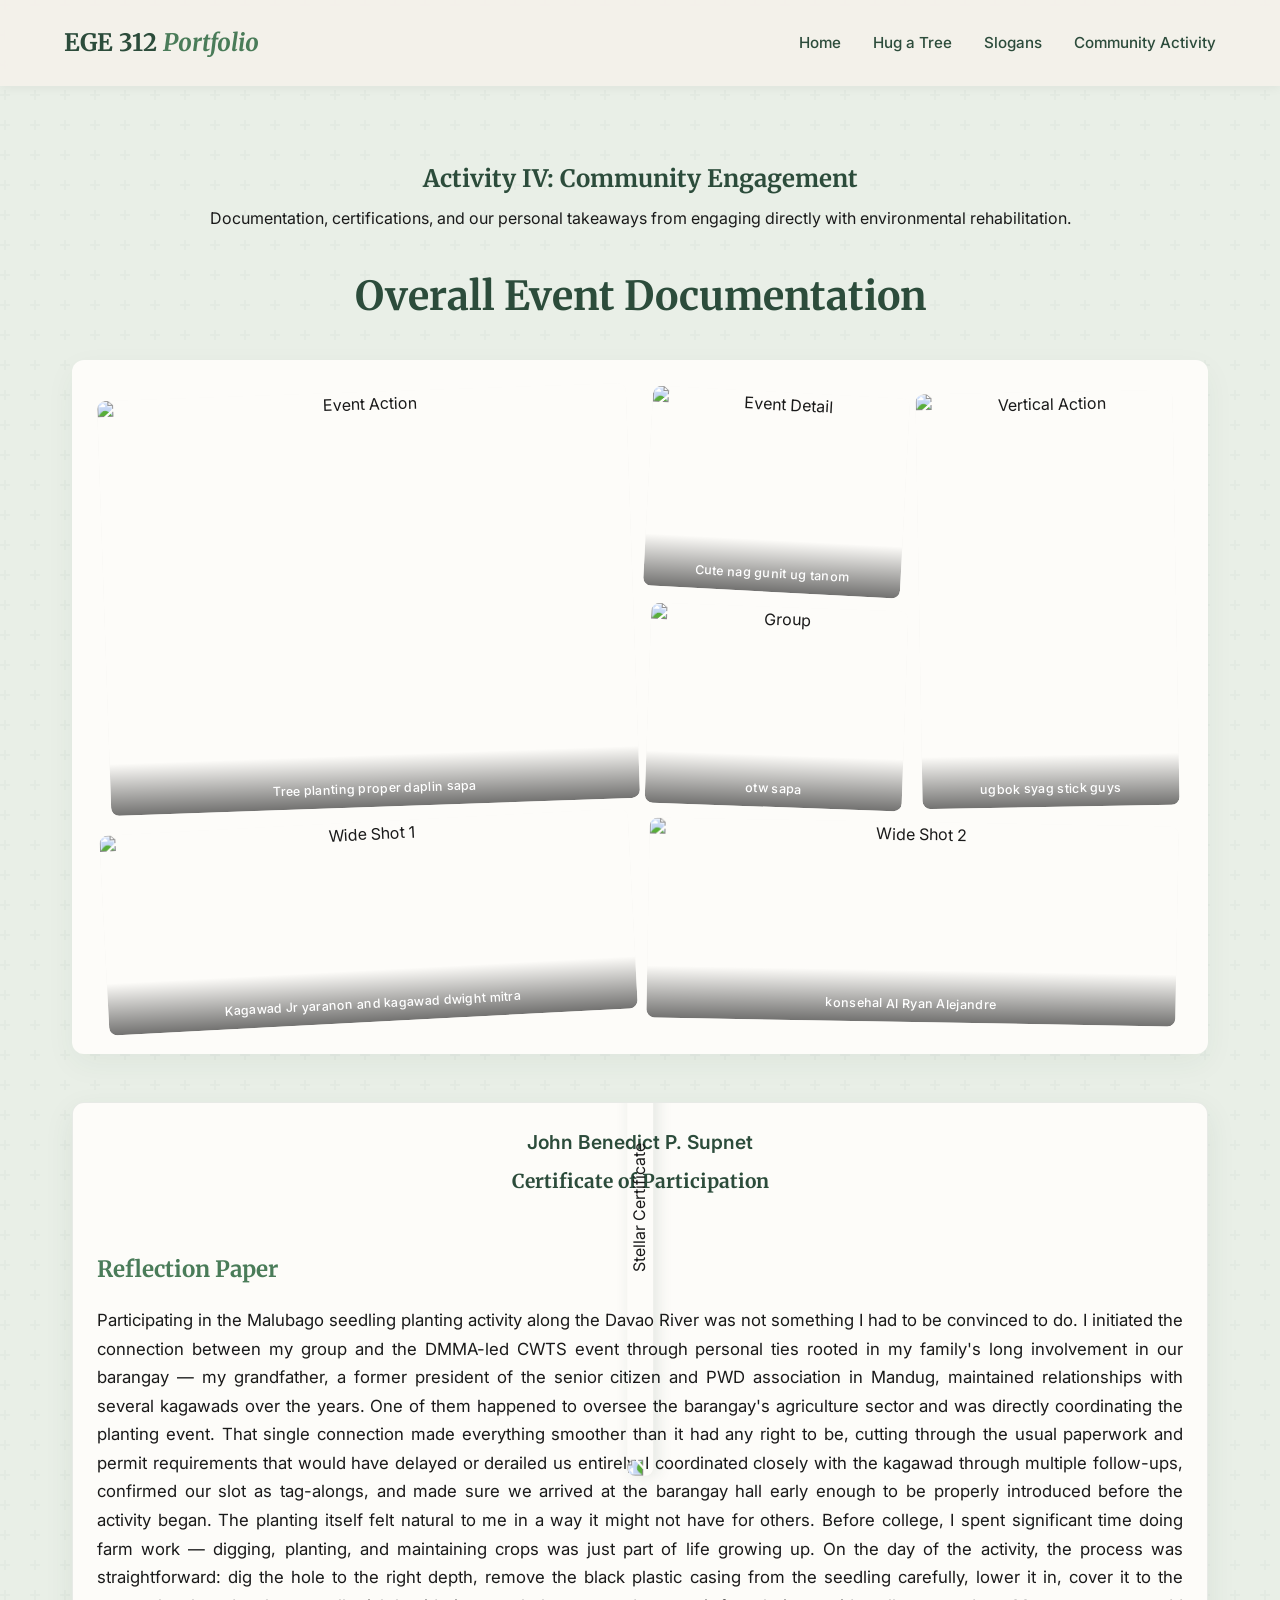
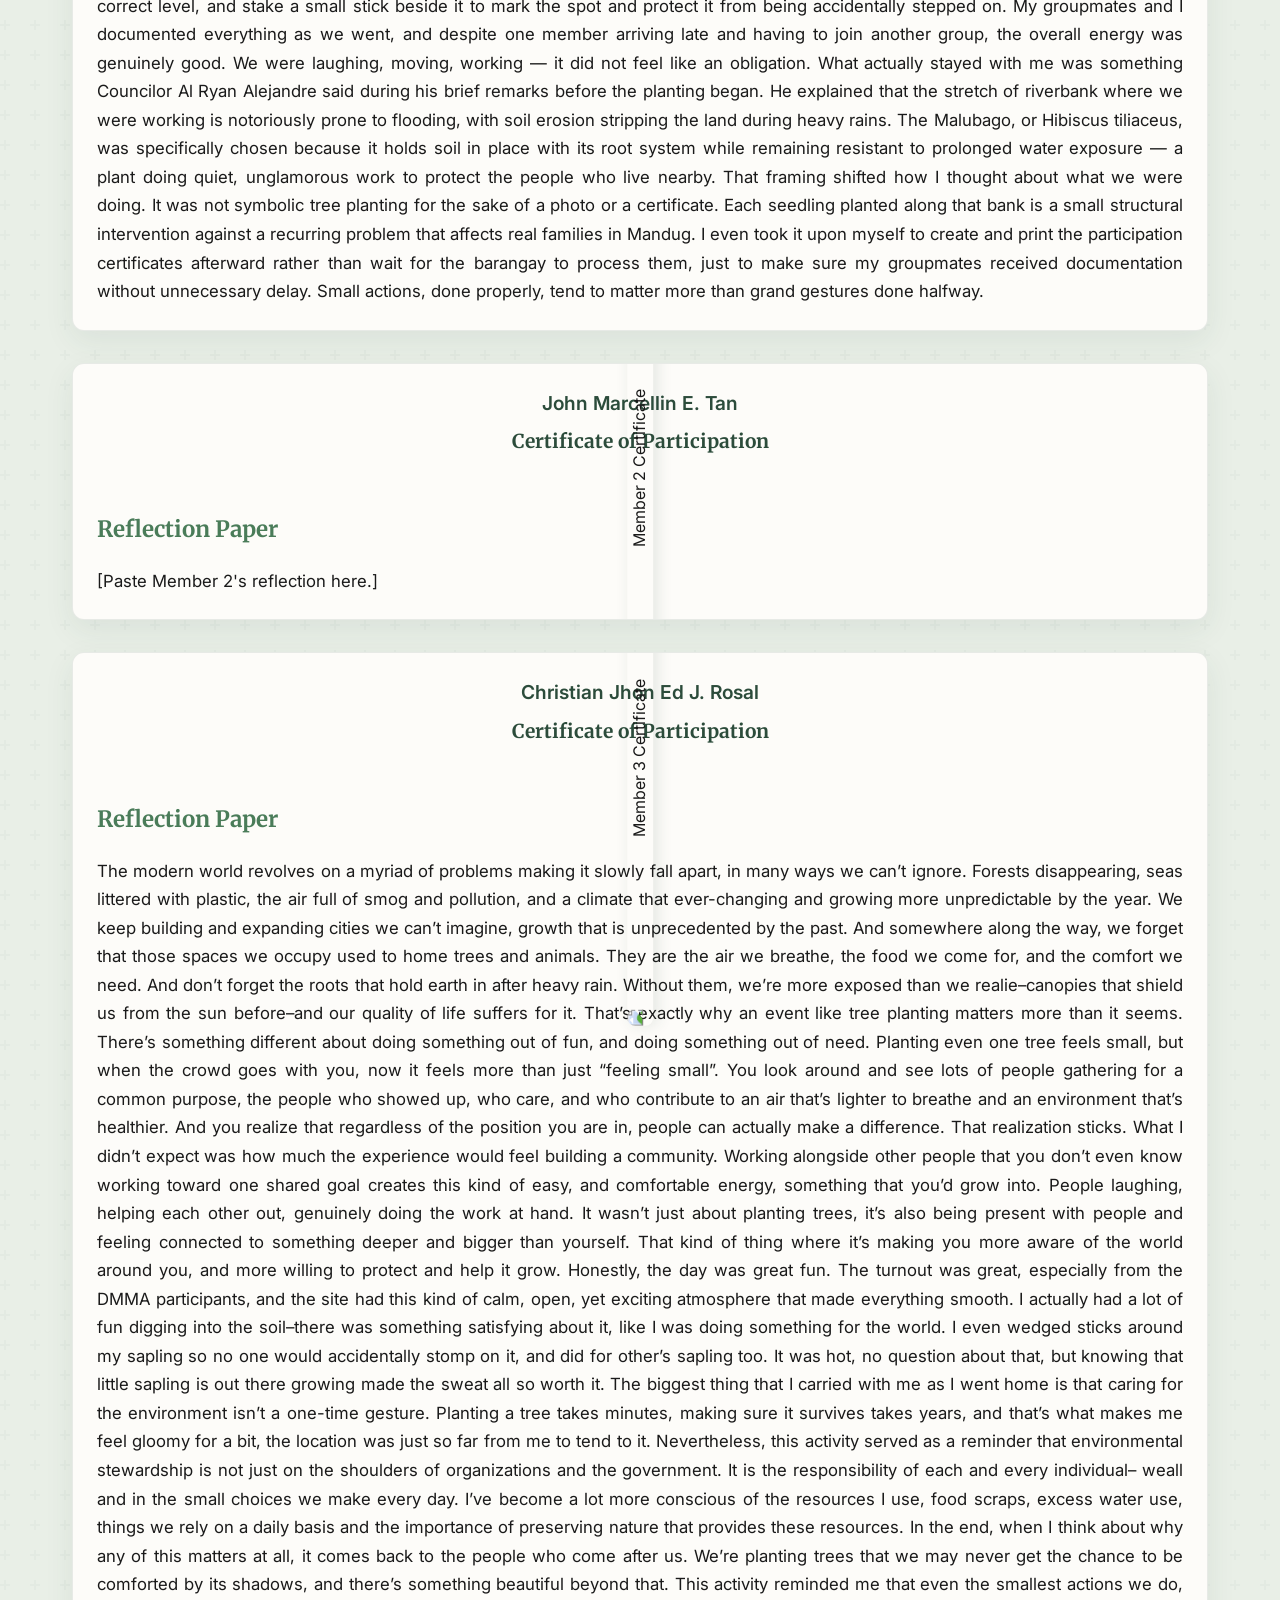
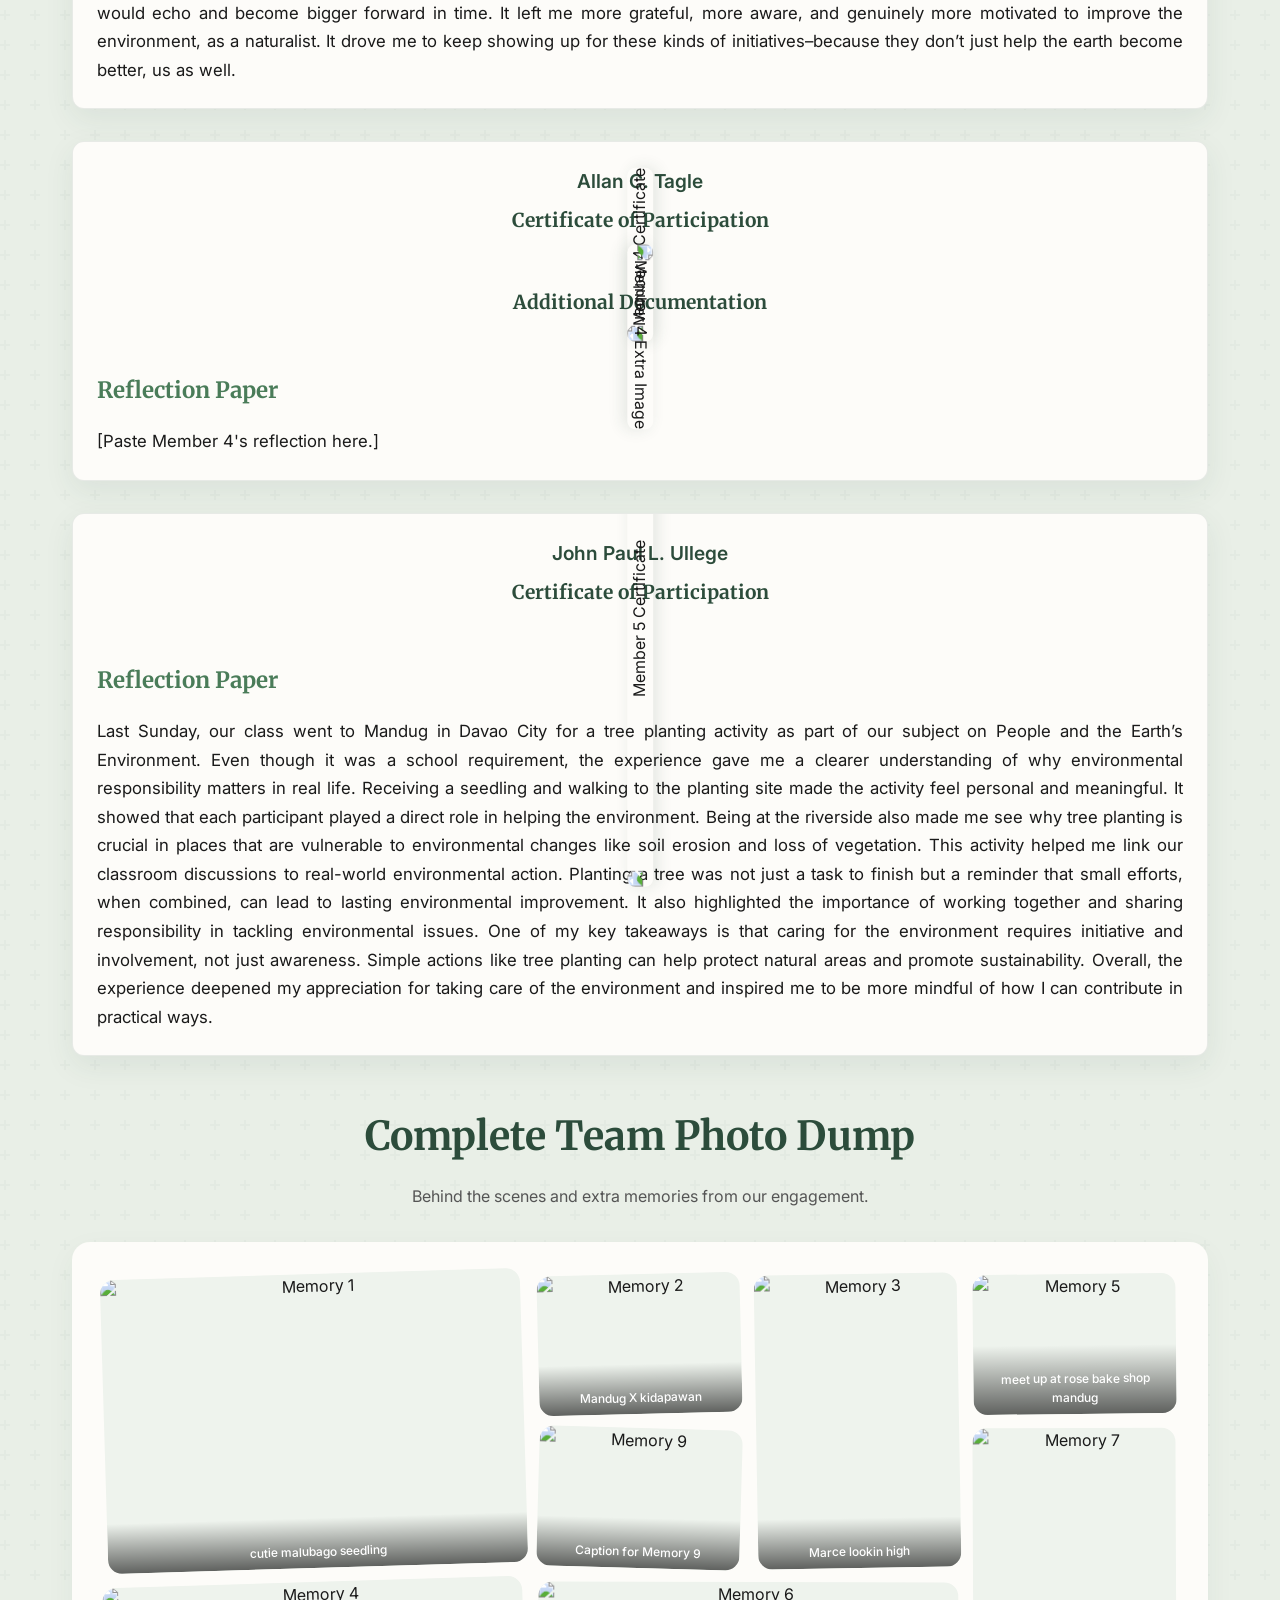
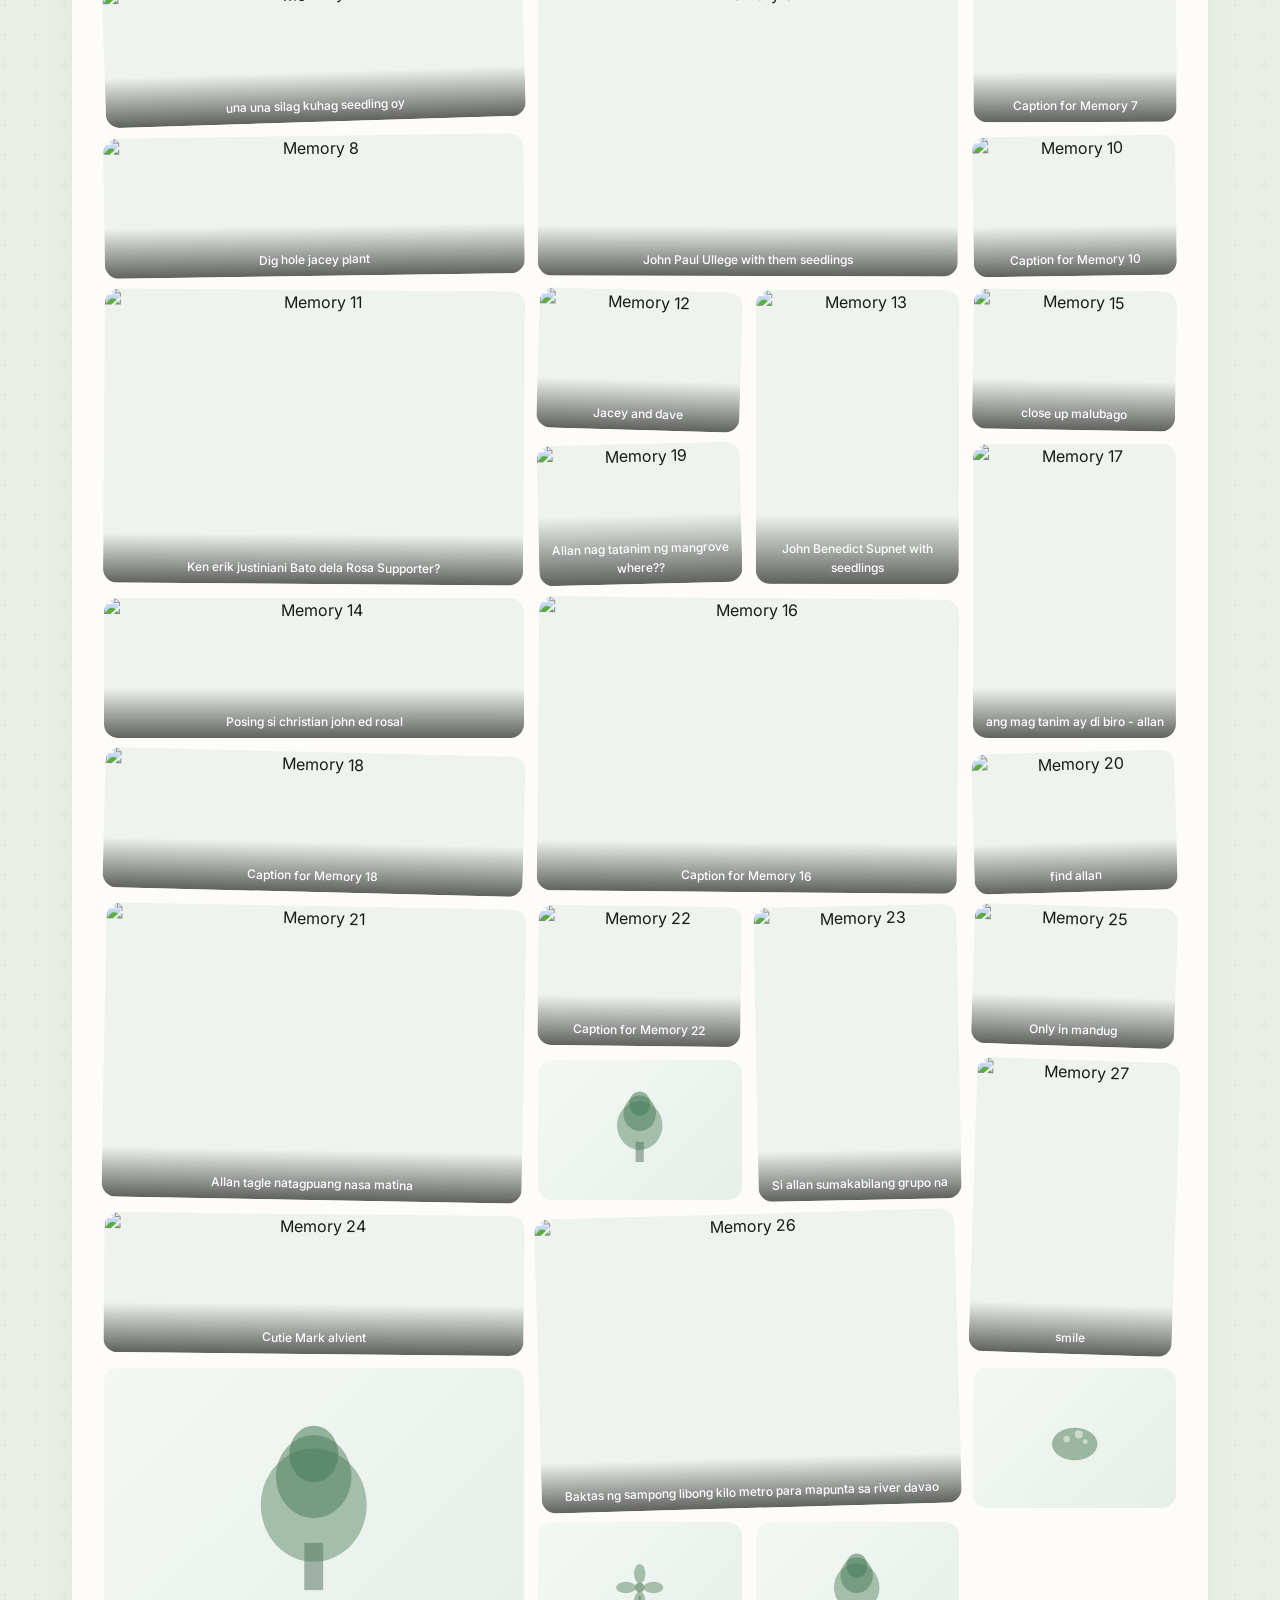
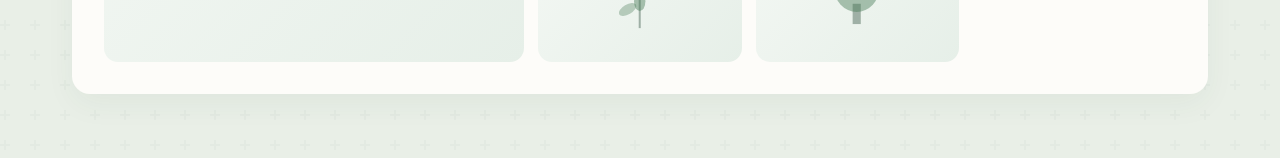
==== commit 2d5397e0: "name" ====
--- a/pages/community-activity.html
+++ b/pages/community-activity.html
@@ -528,7 +528,7 @@
 
       <!-- ===== MEMBER 2 ===== -->
       <div class="activity-card member-block">
-        <span class="member-tag">[Member 2 Name]</span>
+        <span class="member-tag">John Marcellin E. Tan</span>
         <div class="member-layout">
           <div class="cert-col">
             <p class="cert-label">Certificate of Participation</p>
@@ -549,7 +549,7 @@
 
       <!-- ===== MEMBER 3 ===== -->
       <div class="activity-card member-block">
-        <span class="member-tag">[Member 3 Name]</span>
+        <span class="member-tag">Christian Jhon Ed J. Rosal</span>
         <div class="member-layout">
           <div class="cert-col">
             <p class="cert-label">Certificate of Participation</p>
@@ -682,7 +682,7 @@
 
       <!-- ===== MEMBER 5 ===== -->
       <div class="activity-card member-block">
-        <span class="member-tag">[Member 5 Name]</span>
+        <span class="member-tag">John Paul L. Ullege</span>
         <div class="member-layout">
           <div class="cert-col">
             <p class="cert-label">Certificate of Participation</p>
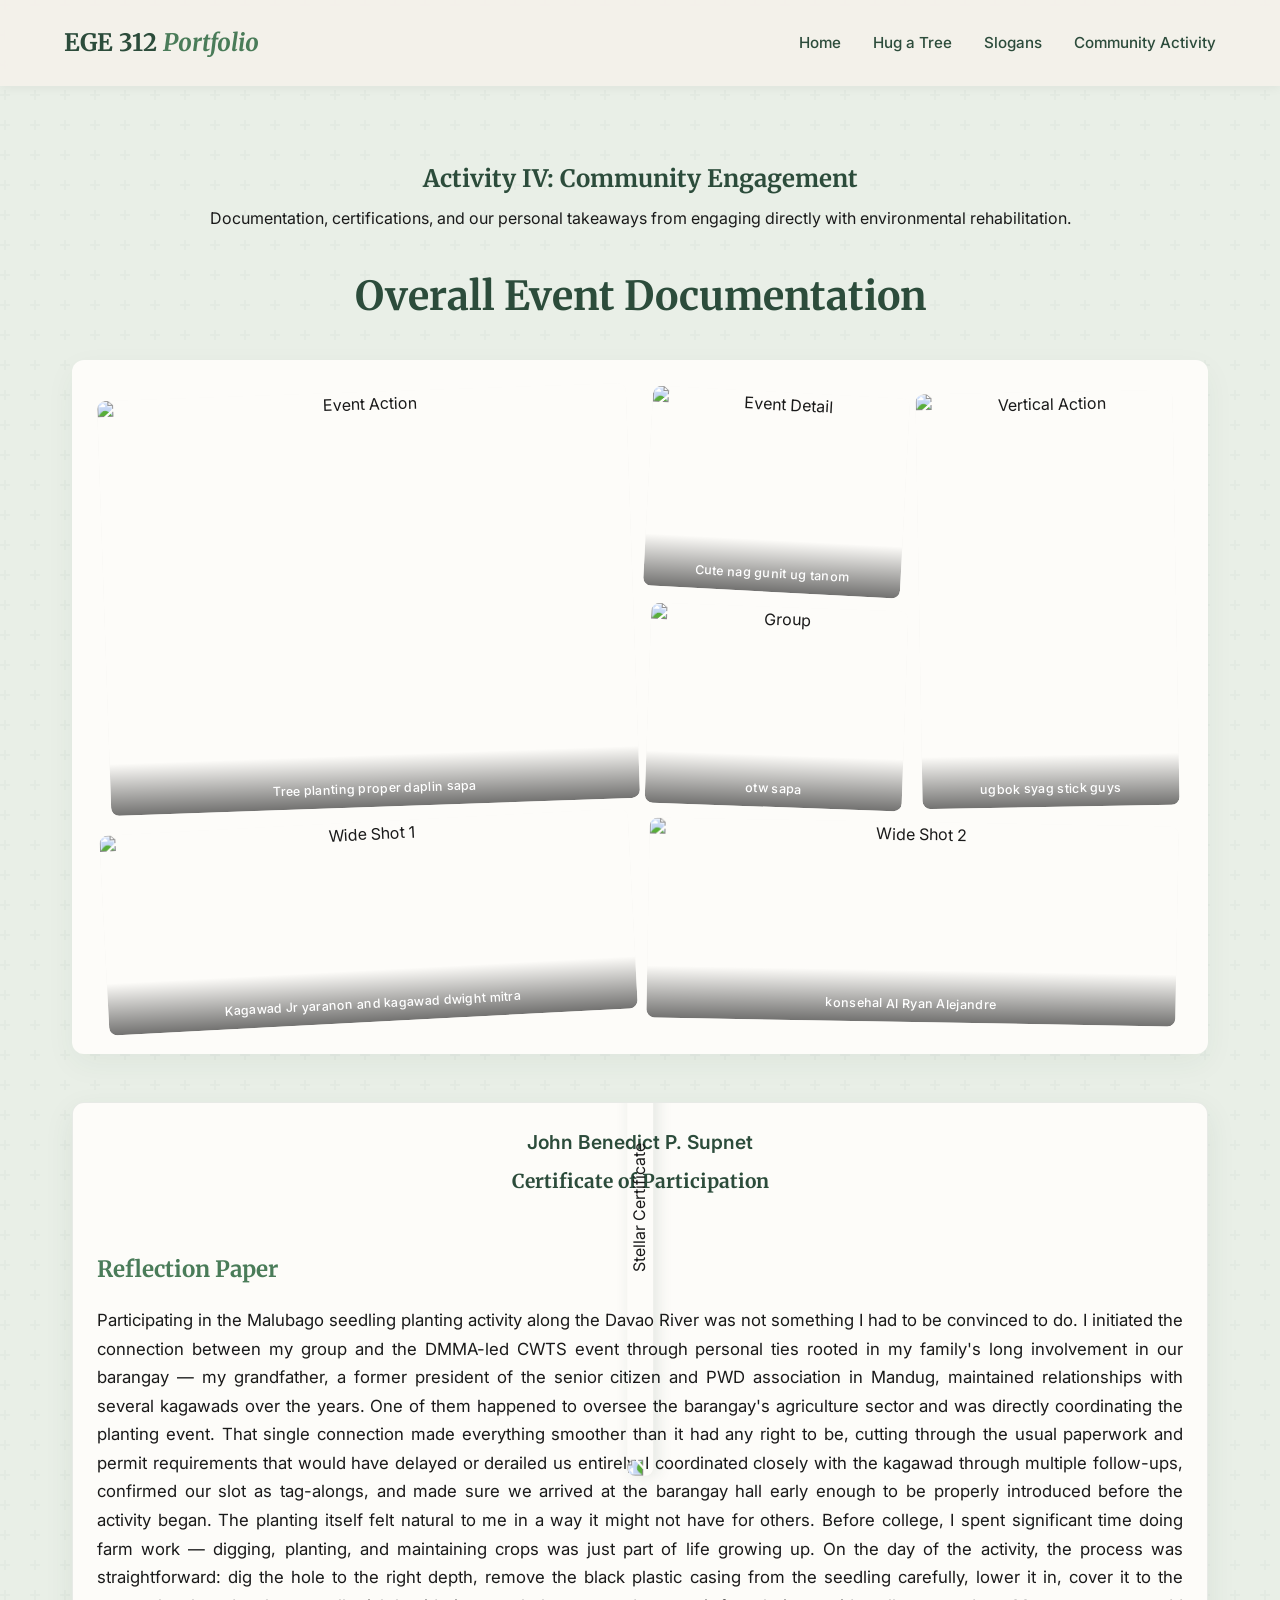
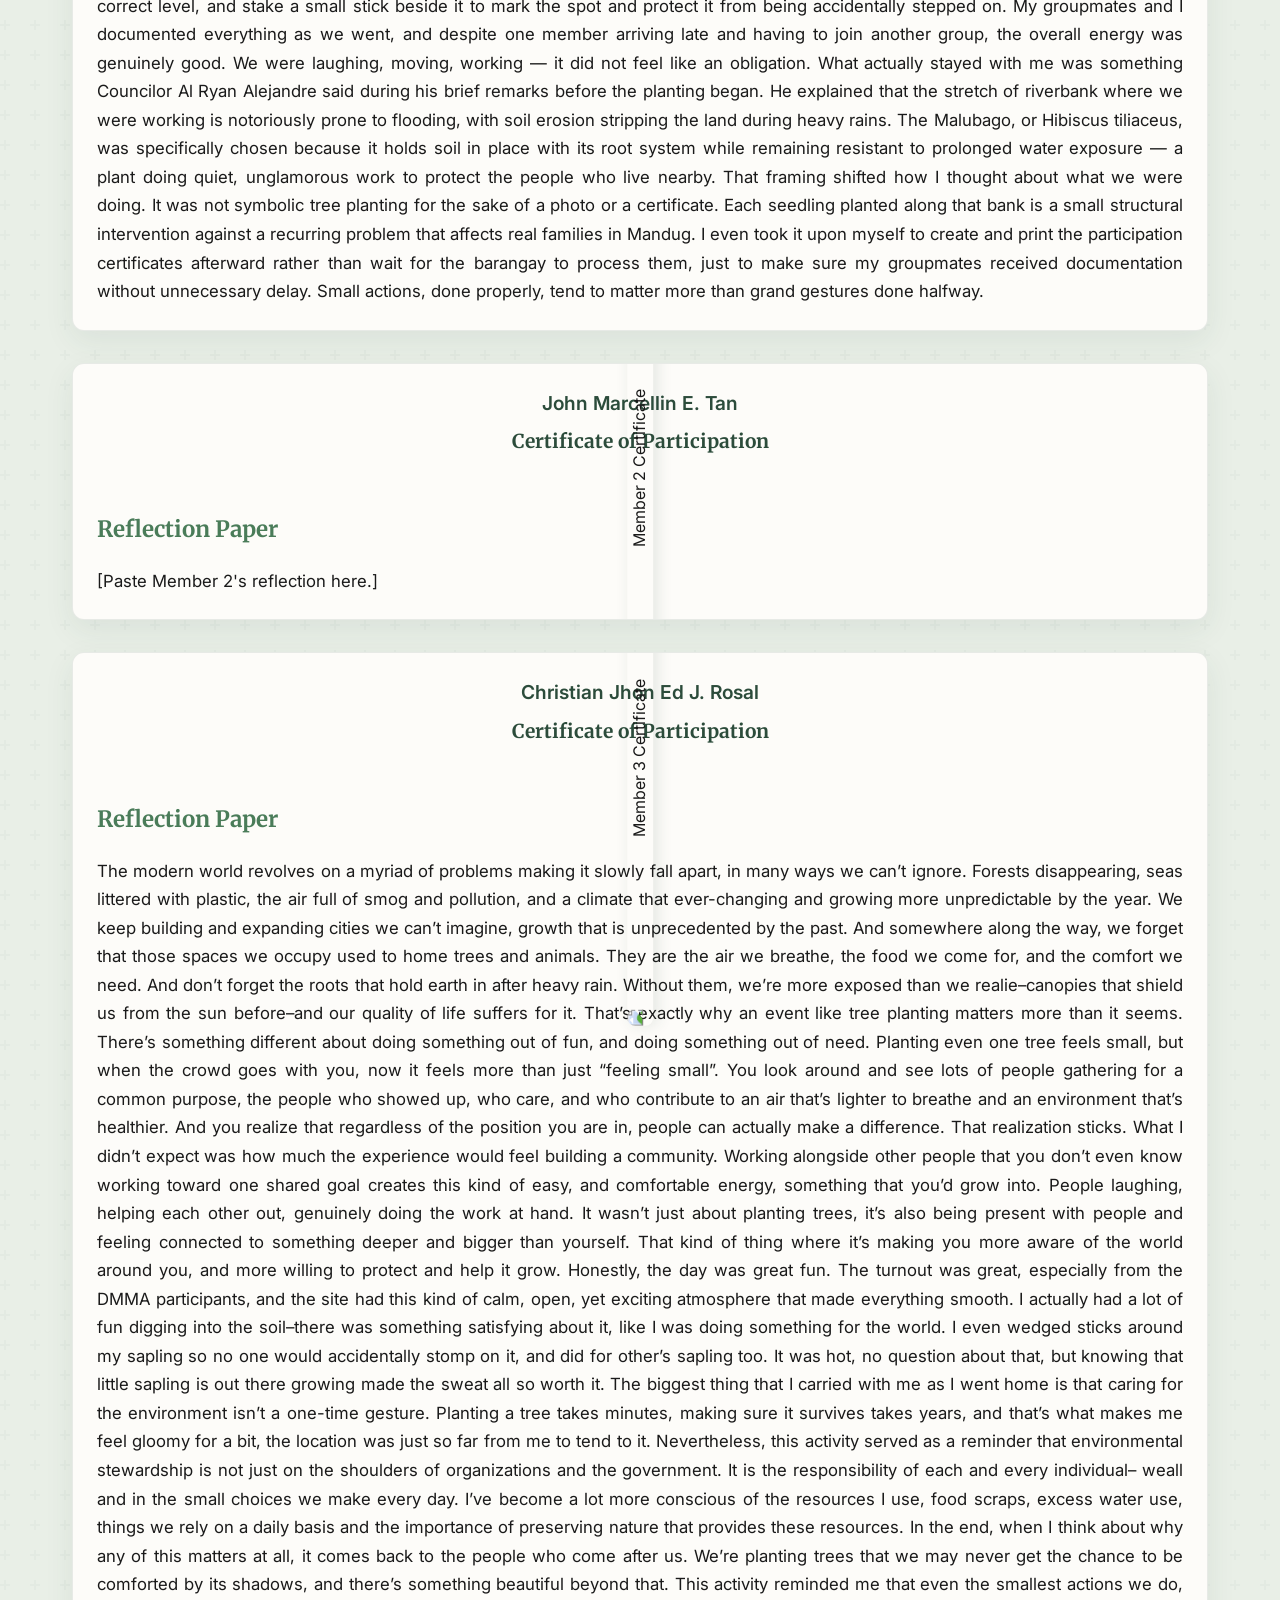
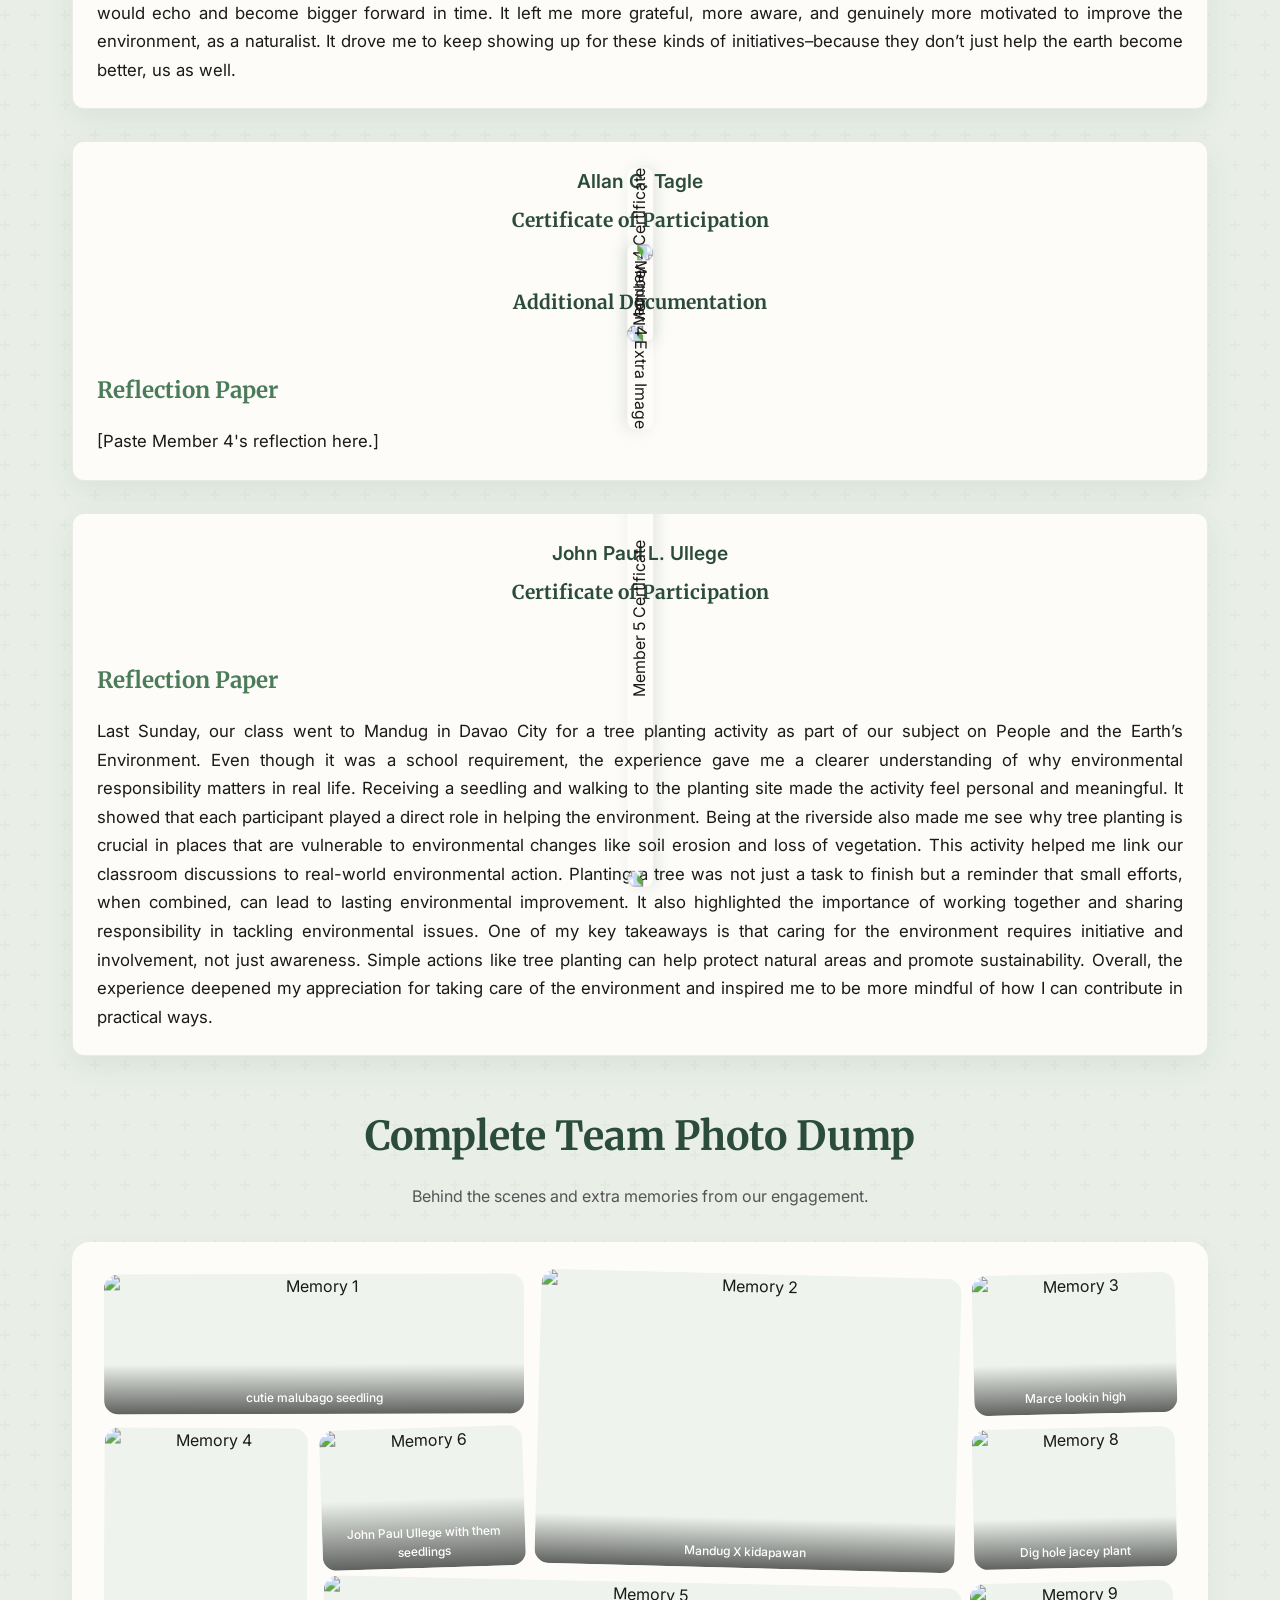
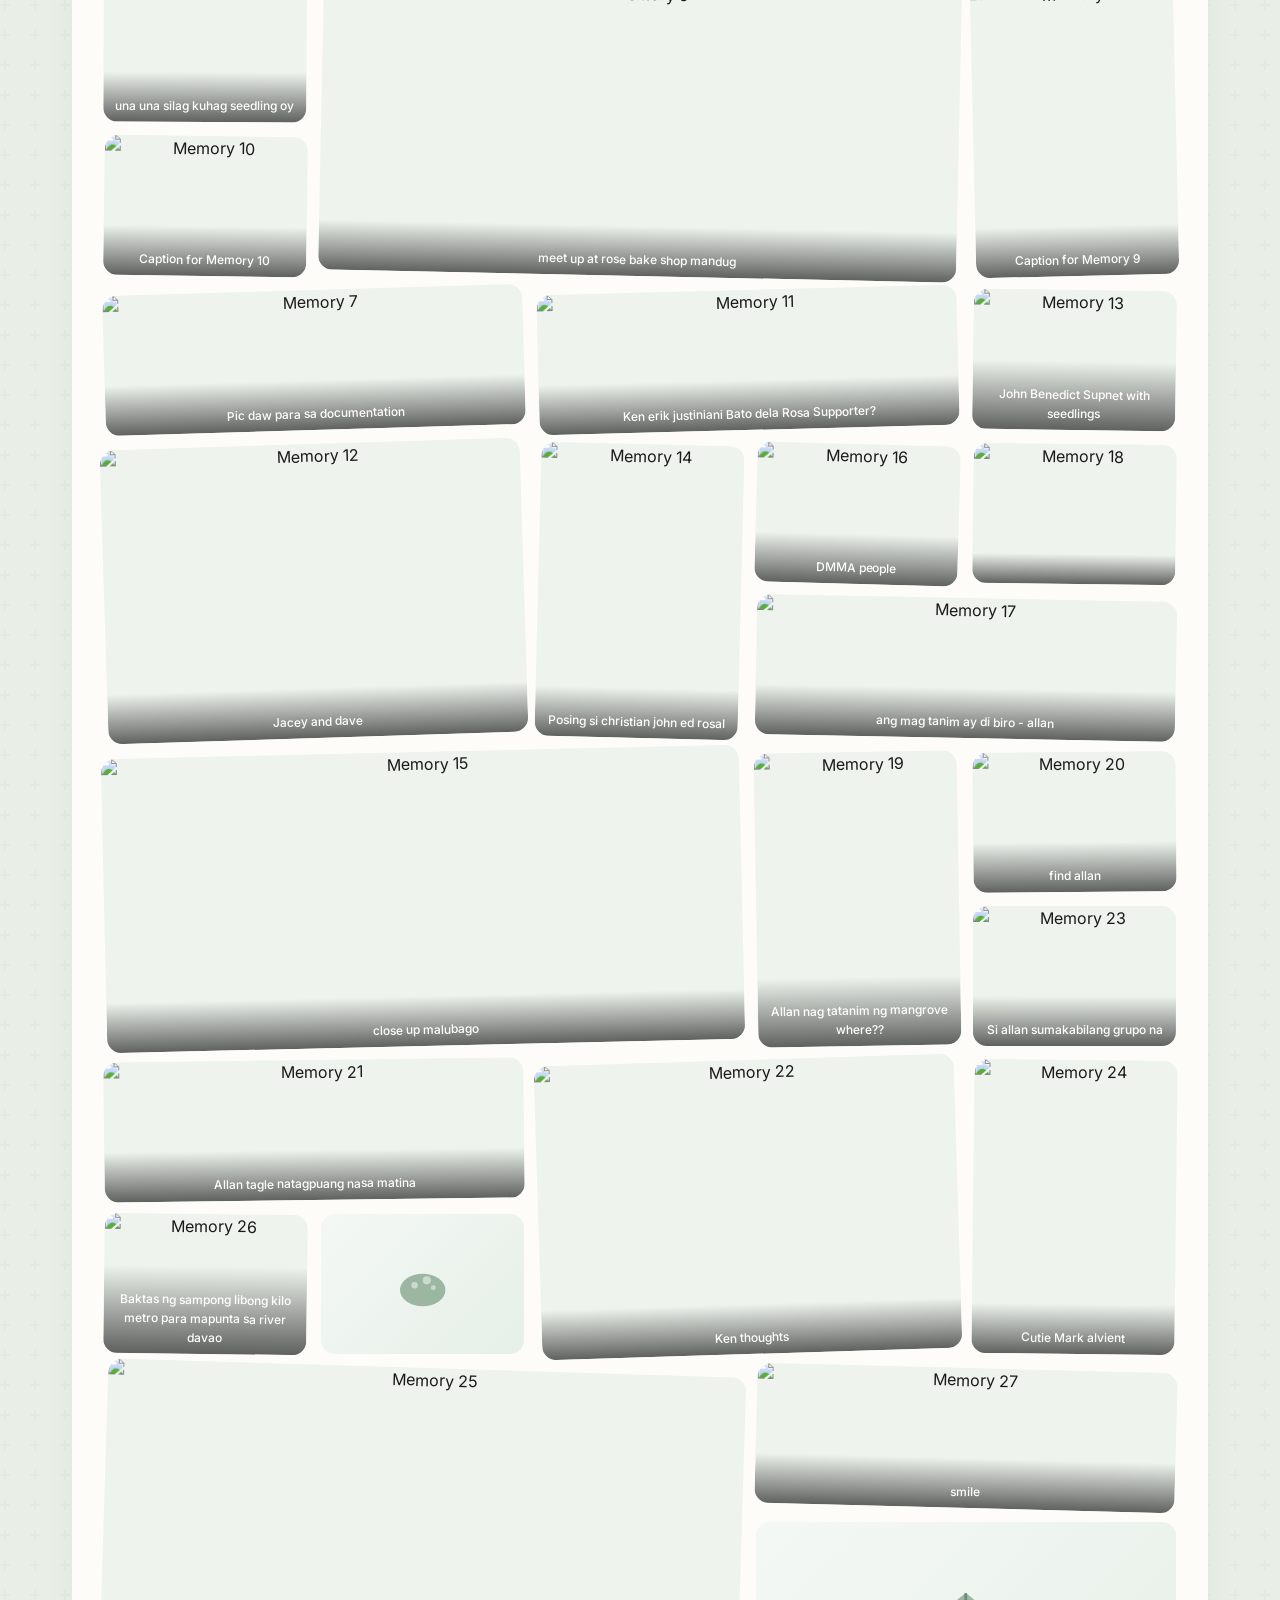
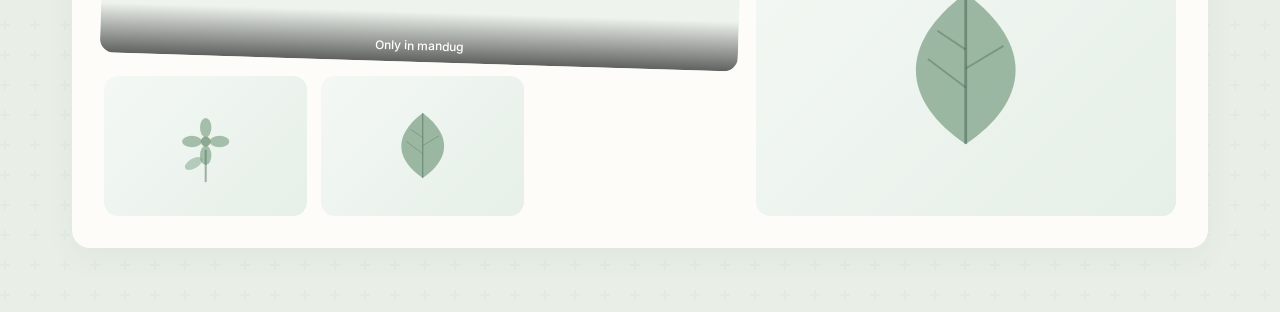
==== commit cf60b697: "captions" ====
--- a/pages/community-activity.html
+++ b/pages/community-activity.html
@@ -786,7 +786,7 @@
             src="https://lh3.googleusercontent.com/d/18Irn3G5GagXnwRSjaVSfx2p8oKc1Ovb0"
             alt="Memory 7"
           />
-          <span class="memory-caption">Caption for Memory 7</span>
+          <span class="memory-caption">Pic daw para sa documentation</span>
         </div>
 
         <div class="memory-wrap memory-item">
@@ -862,7 +862,7 @@
             src="https://lh3.googleusercontent.com/d/1alSG9RcubgKaEZl8DDs7udETxUg6Y3zk"
             alt="Memory 16"
           />
-          <span class="memory-caption">Caption for Memory 16</span>
+          <span class="memory-caption">DMMA people</span>
         </div>
 
         <div class="memory-wrap memory-item">
@@ -878,7 +878,7 @@
             src="https://lh3.googleusercontent.com/d/1P7Yave2GbO3hEB2effWskwo5Ysk_zXNn"
             alt="Memory 18"
           />
-          <span class="memory-caption">Caption for Memory 18</span>
+          <span class="memory-caption"></span>
         </div>
 
         <div class="memory-wrap memory-item">
@@ -912,7 +912,7 @@
             src="https://lh3.googleusercontent.com/d/1jb-rtudW_20_IAgPz5bKAcLYsJTTOYt_"
             alt="Memory 22"
           />
-          <span class="memory-caption">Caption for Memory 22</span>
+          <span class="memory-caption">Ken thoughts</span>
         </div>
 
         <div class="memory-wrap memory-item">
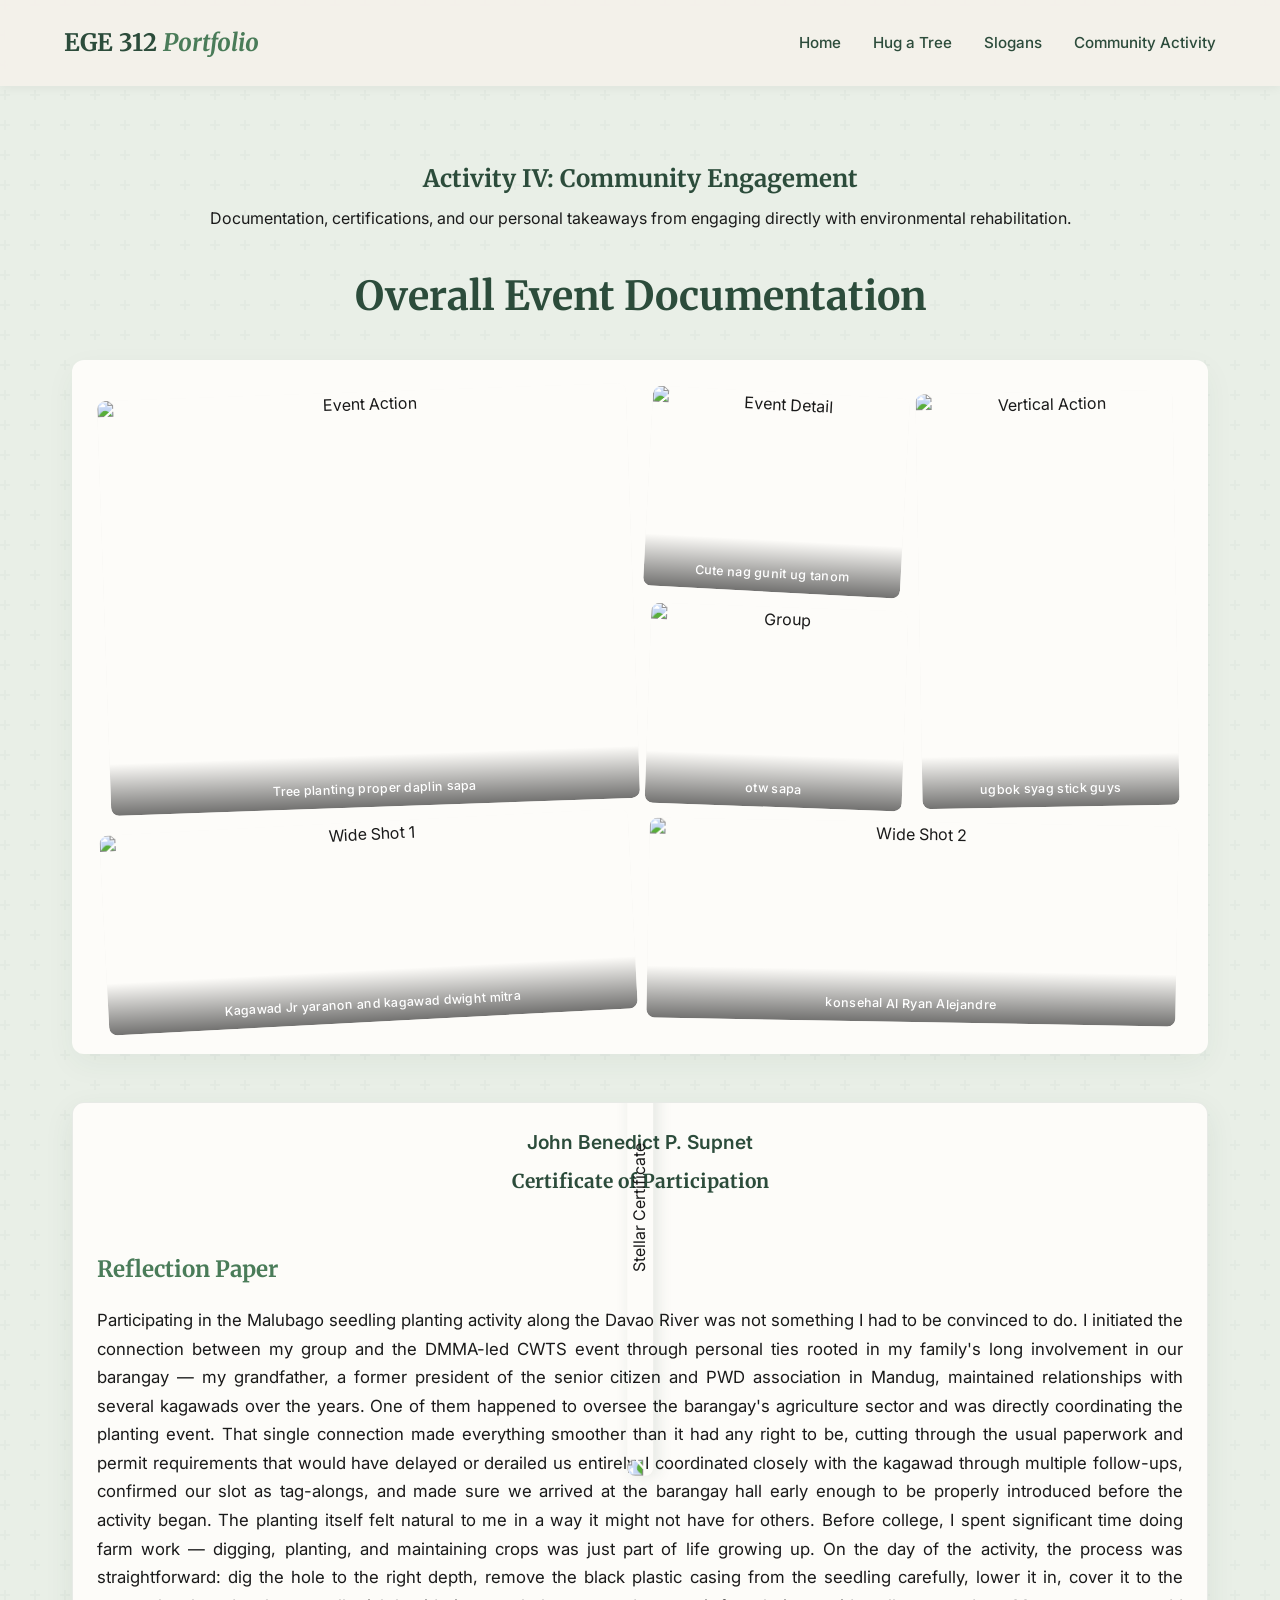
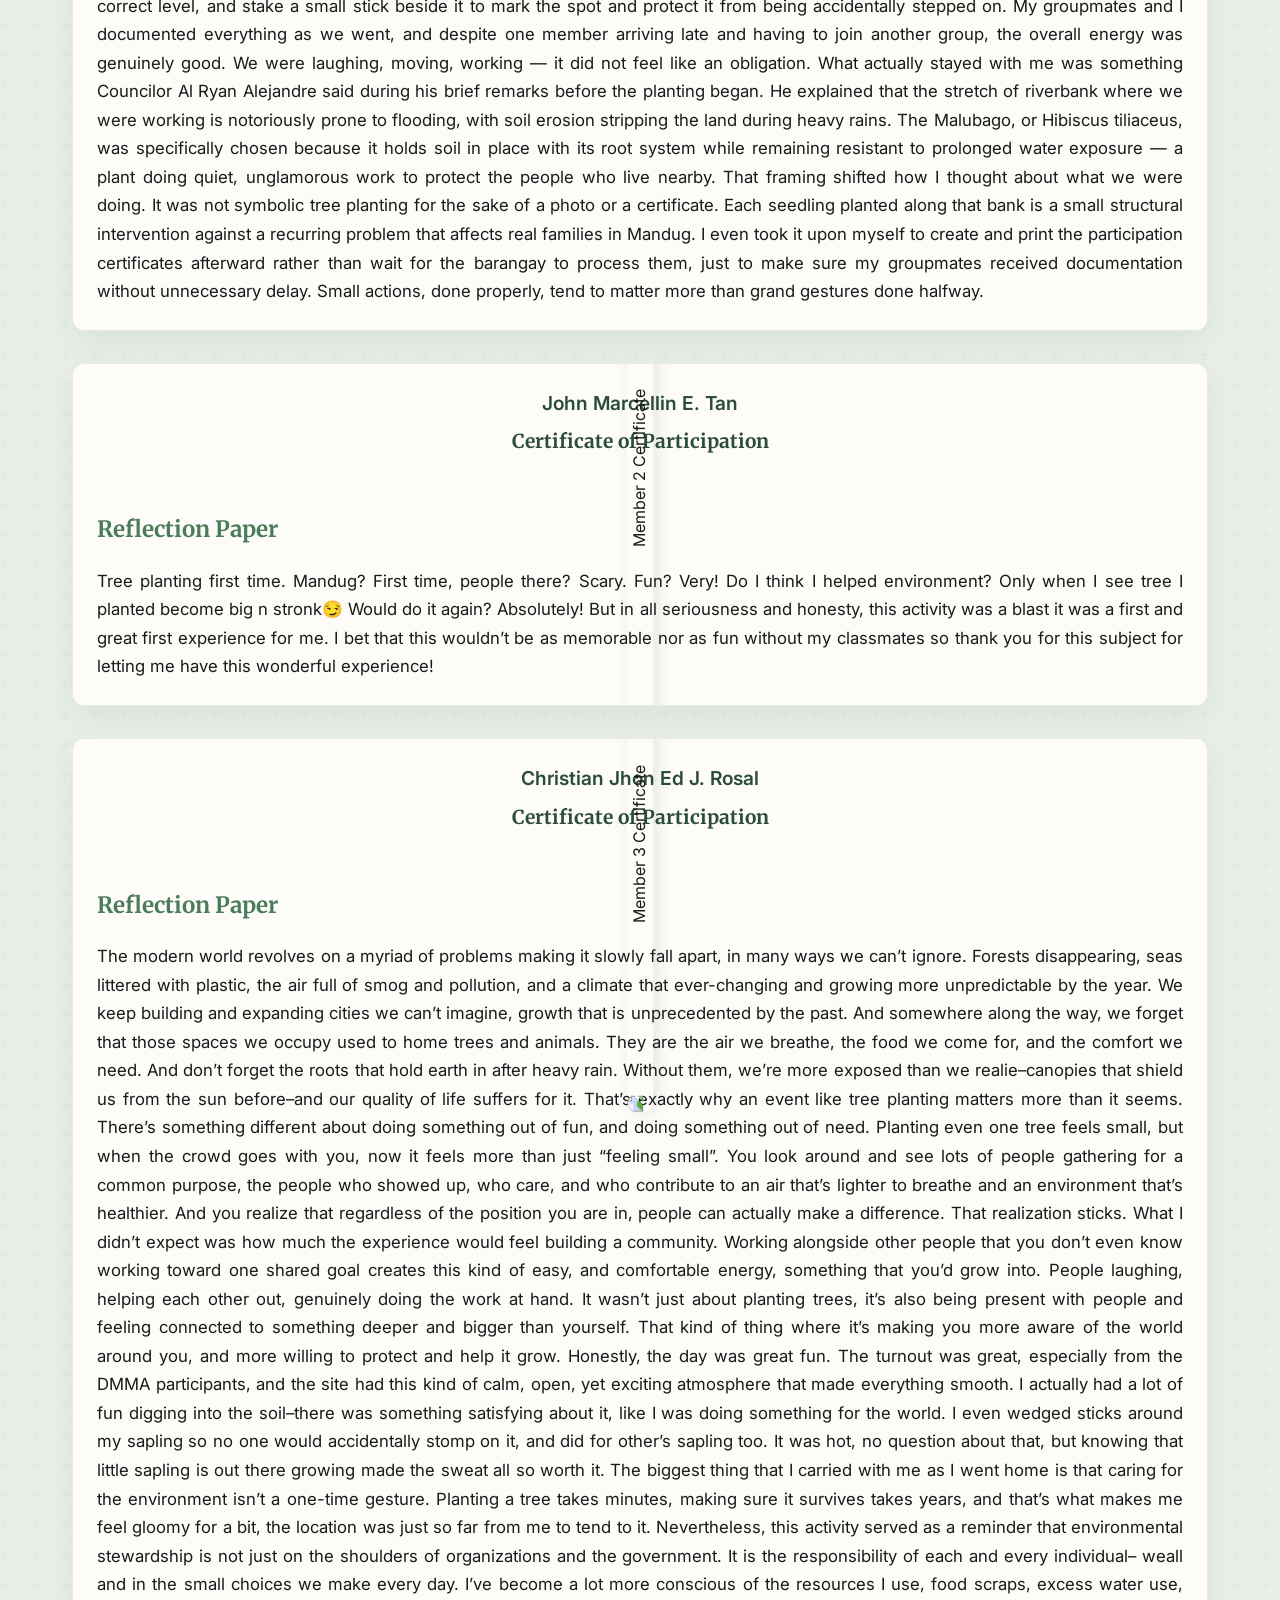
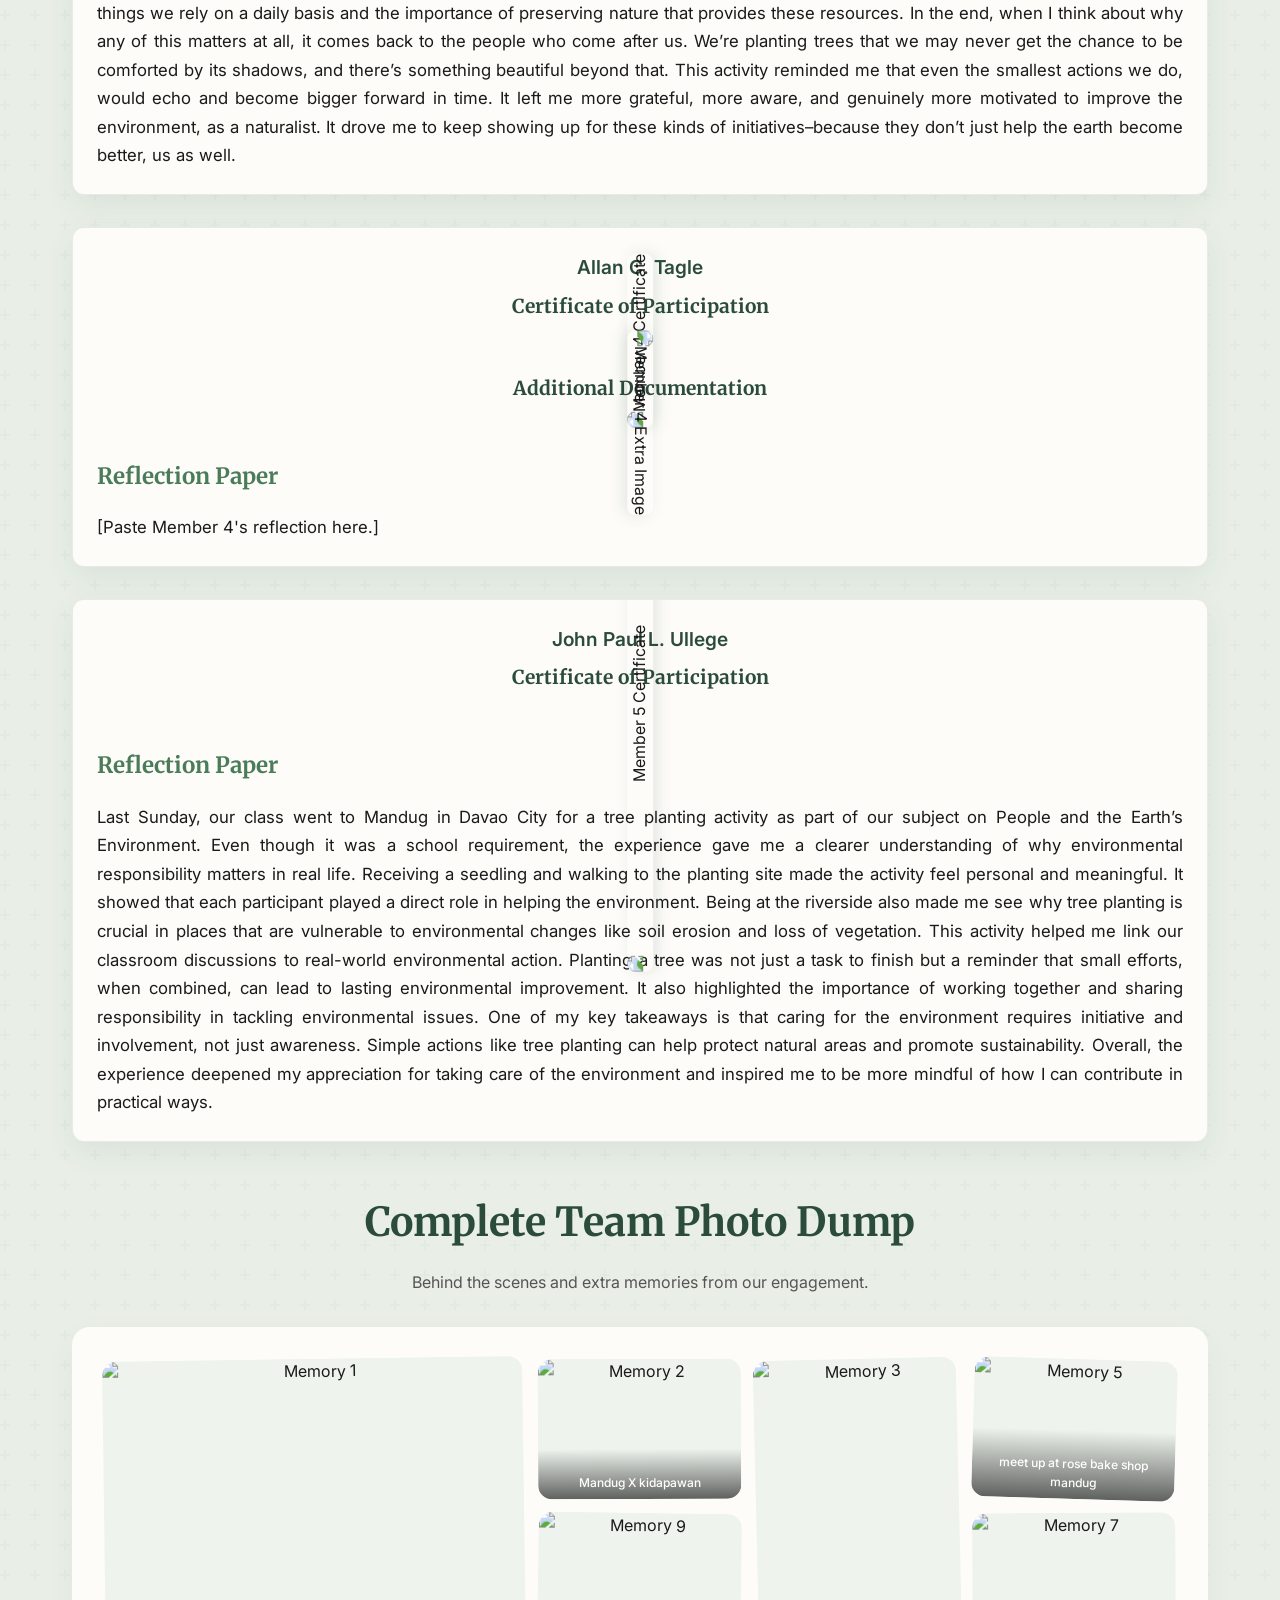
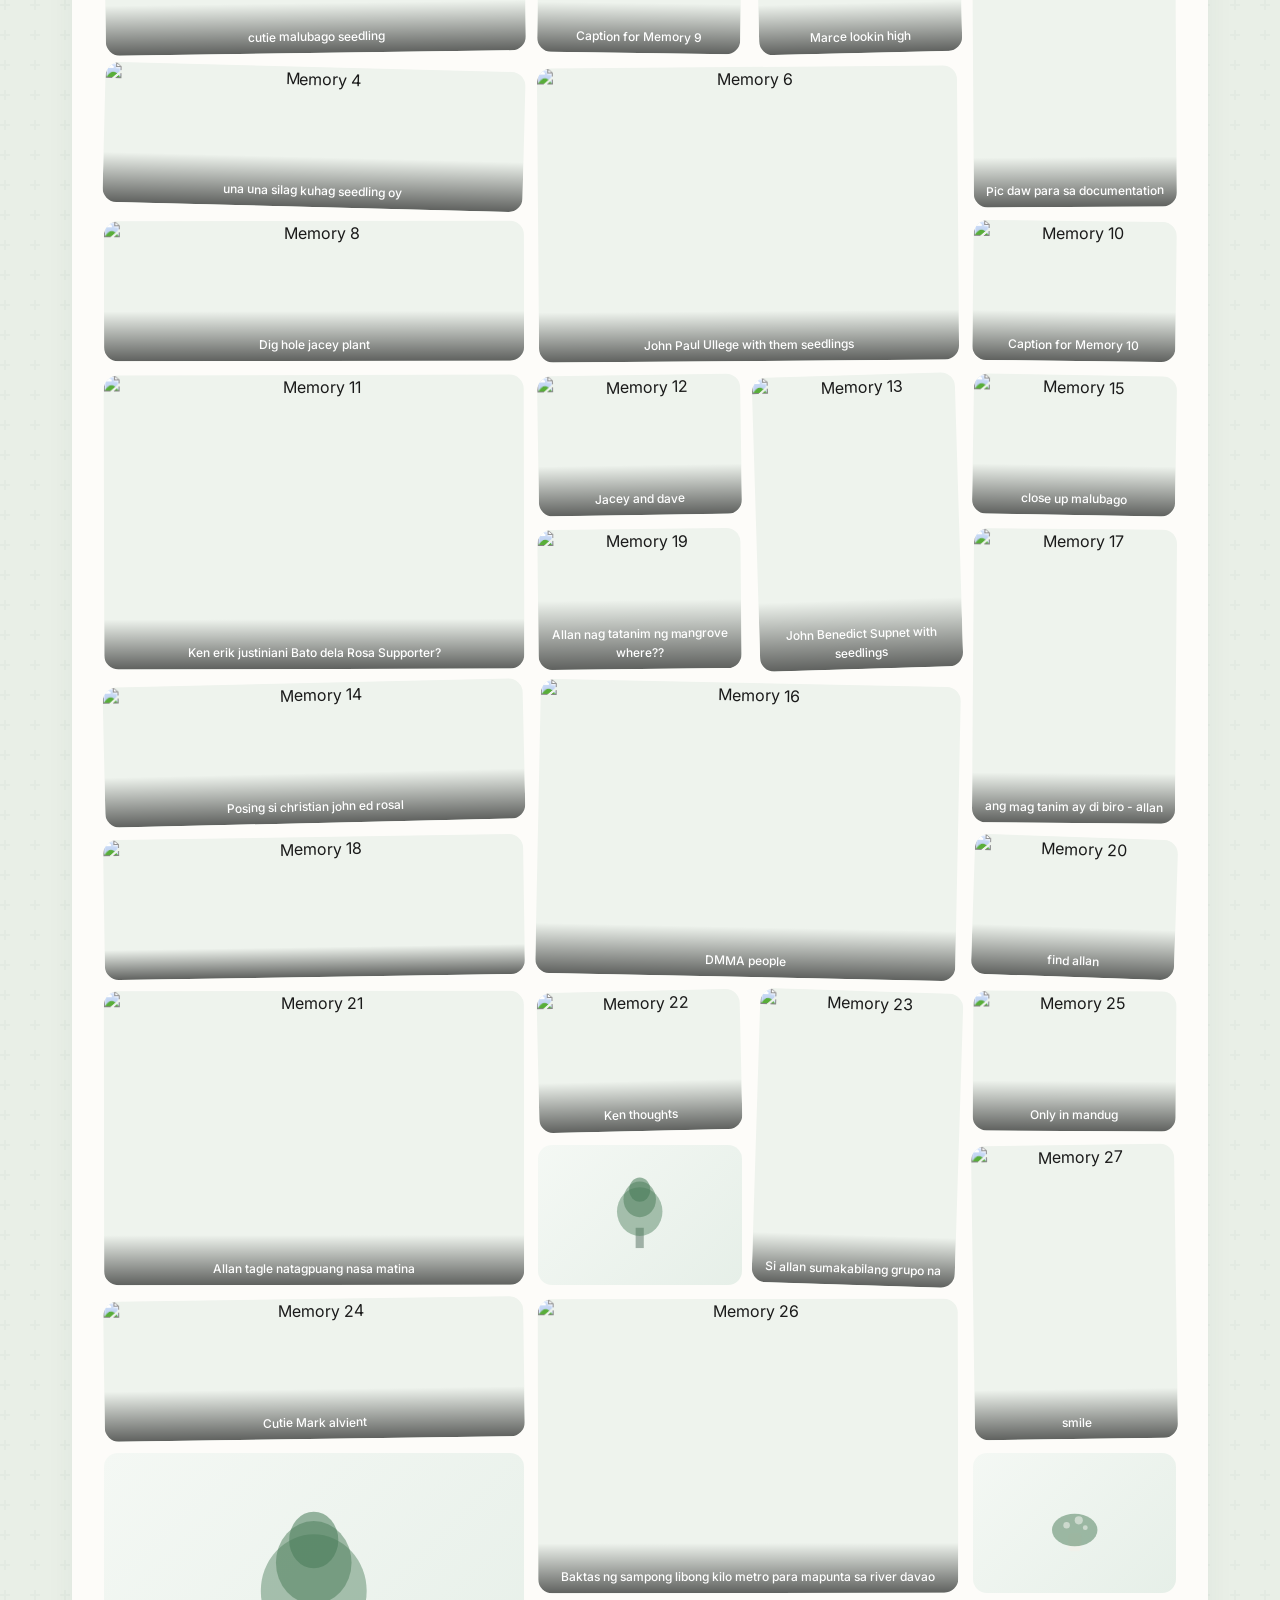
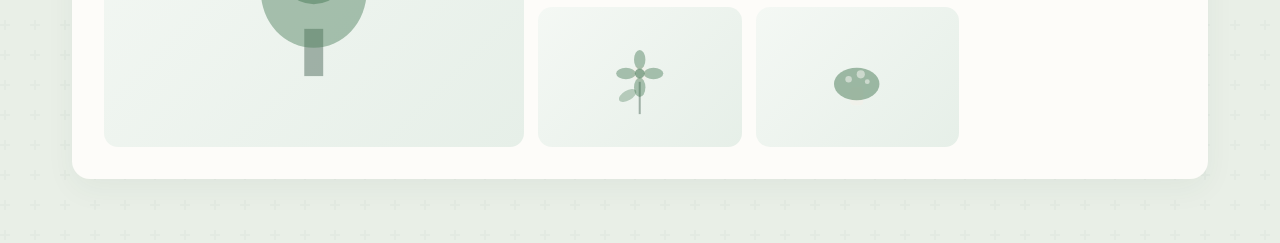
==== commit f3d320a1: "reflection" ====
--- a/pages/community-activity.html
+++ b/pages/community-activity.html
@@ -542,7 +542,15 @@
             <h4 class="tree-title" style="margin-bottom: 1rem">
               Reflection Paper
             </h4>
-            <p>[Paste Member 2's reflection here.]</p>
+            <p>
+              Tree planting first time. Mandug? First time, people there? Scary.
+              Fun? Very! Do I think I helped environment? Only when I see tree I
+              planted become big n stronk😏 Would do it again? Absolutely! But
+              in all seriousness and honesty, this activity was a blast it was a
+              first and great first experience for me. I bet that this wouldn’t
+              be as memorable nor as fun without my classmates so thank you for
+              this subject for letting me have this wonderful experience!
+            </p>
           </div>
         </div>
       </div>
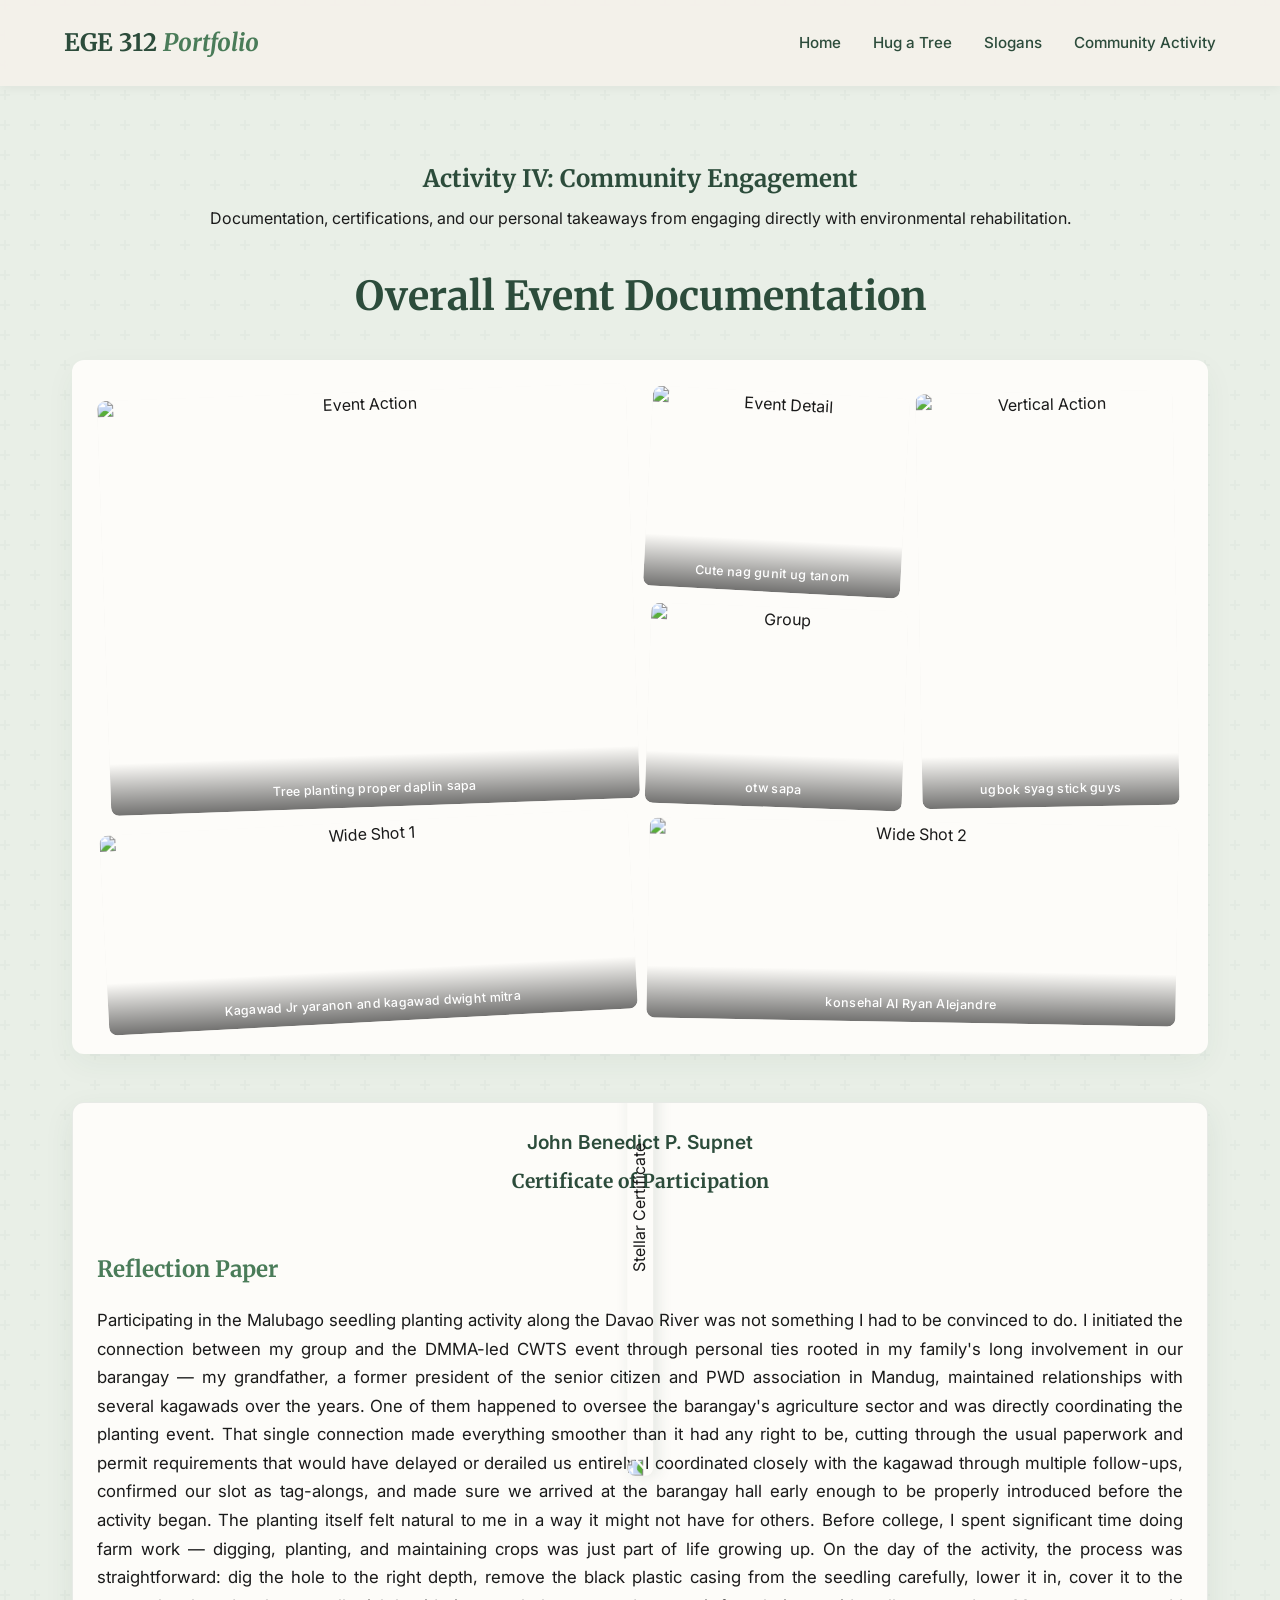
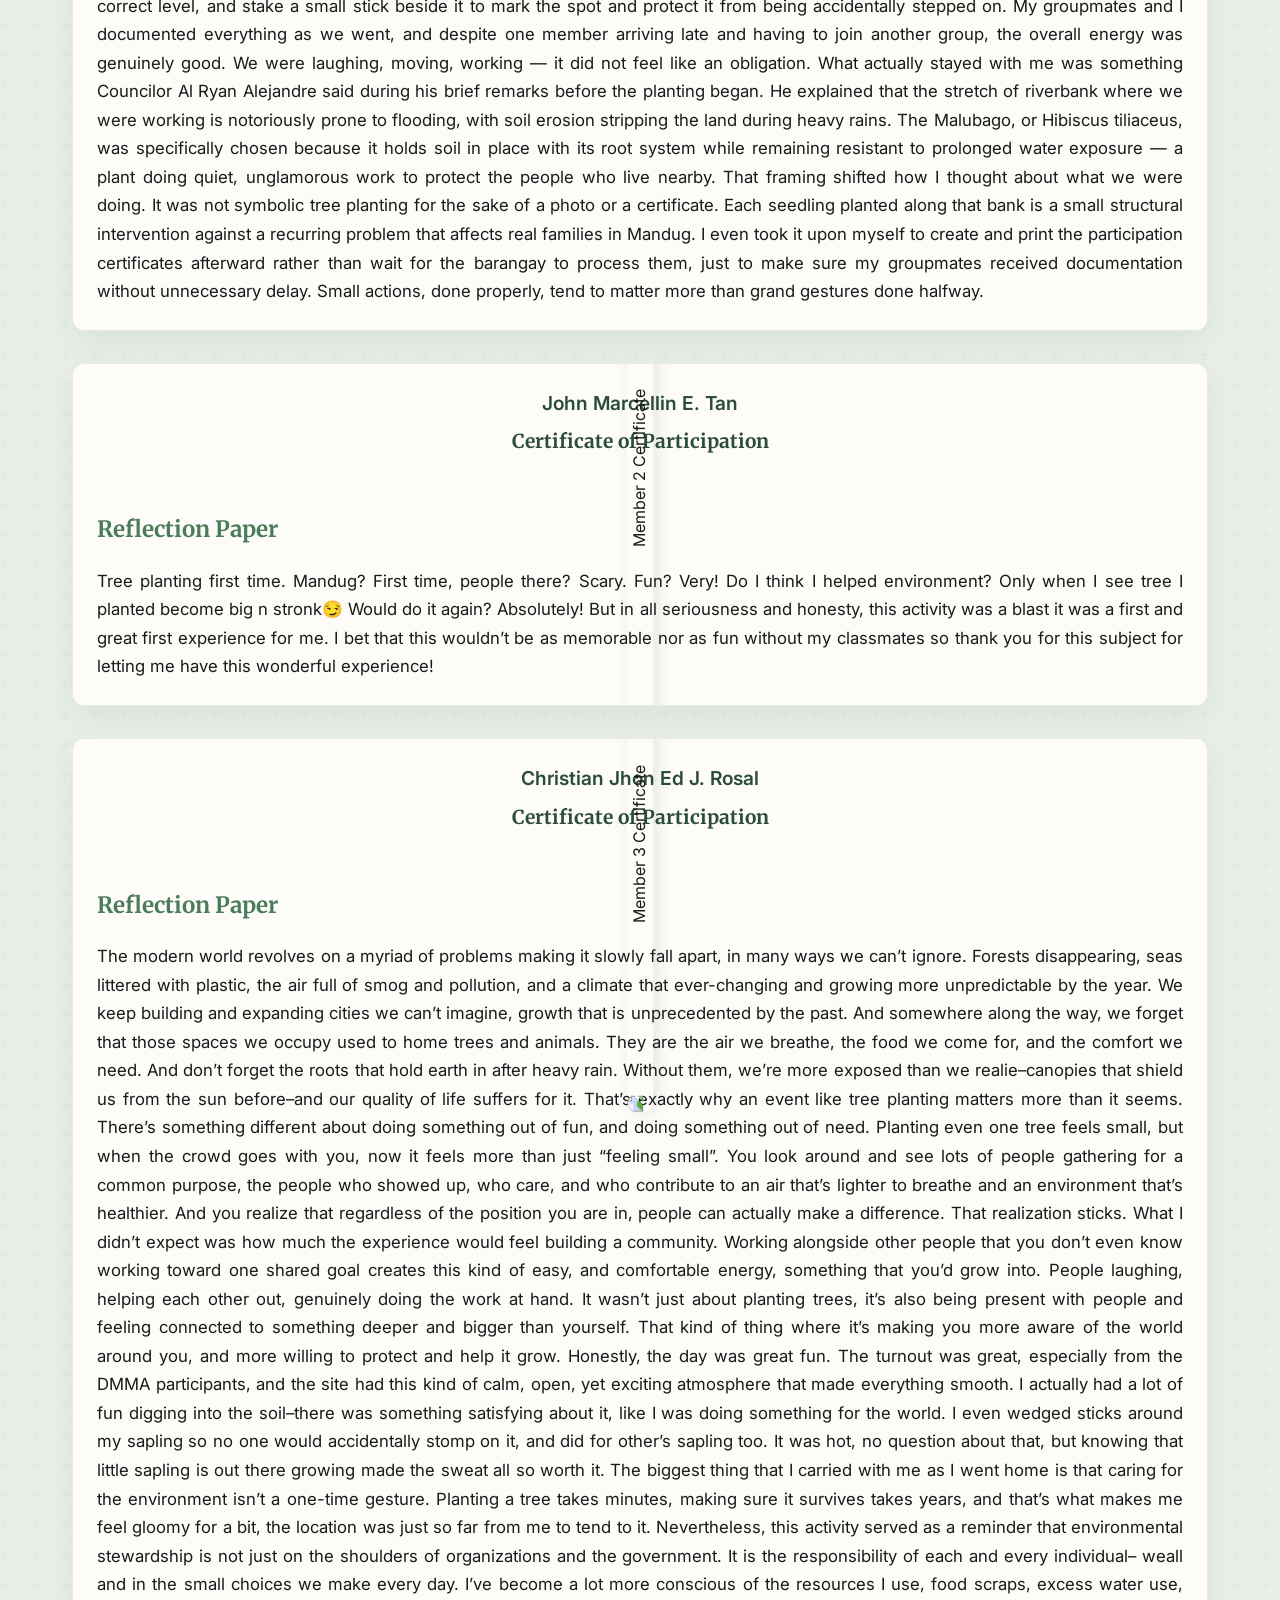
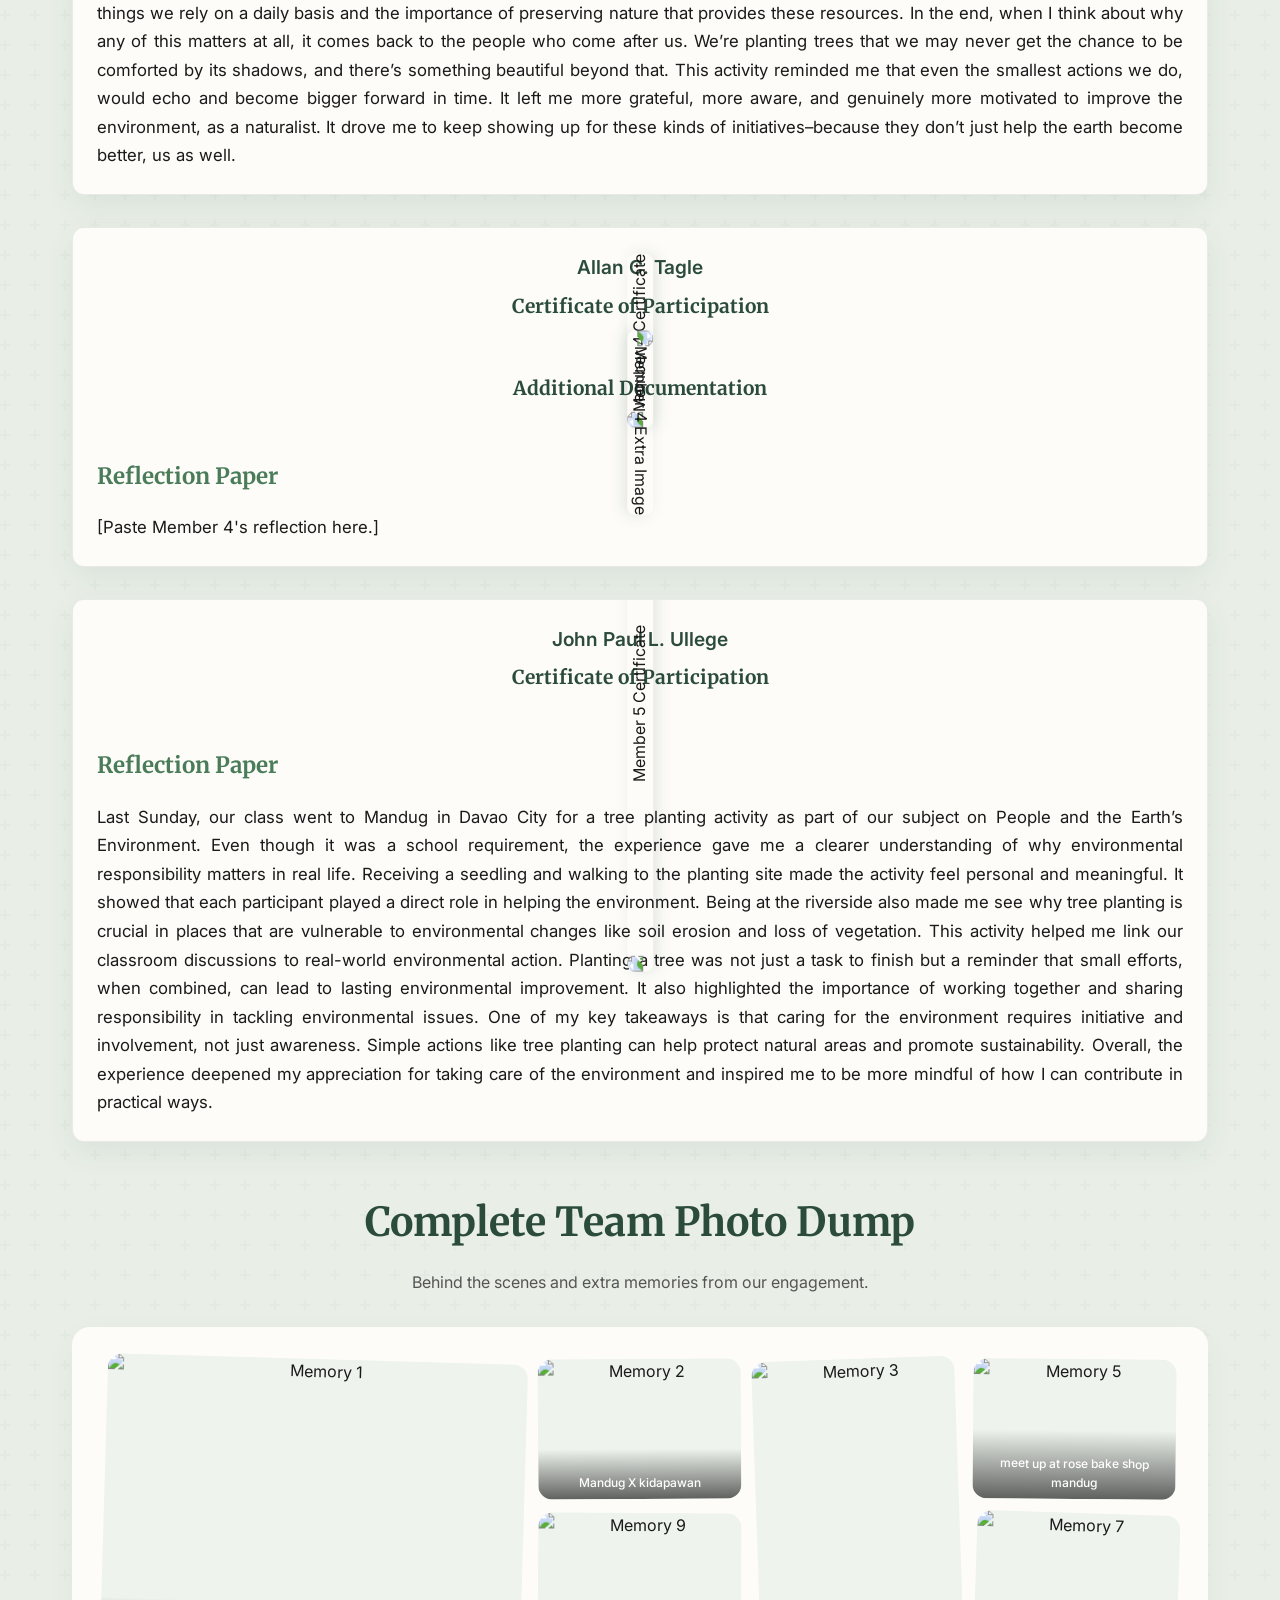
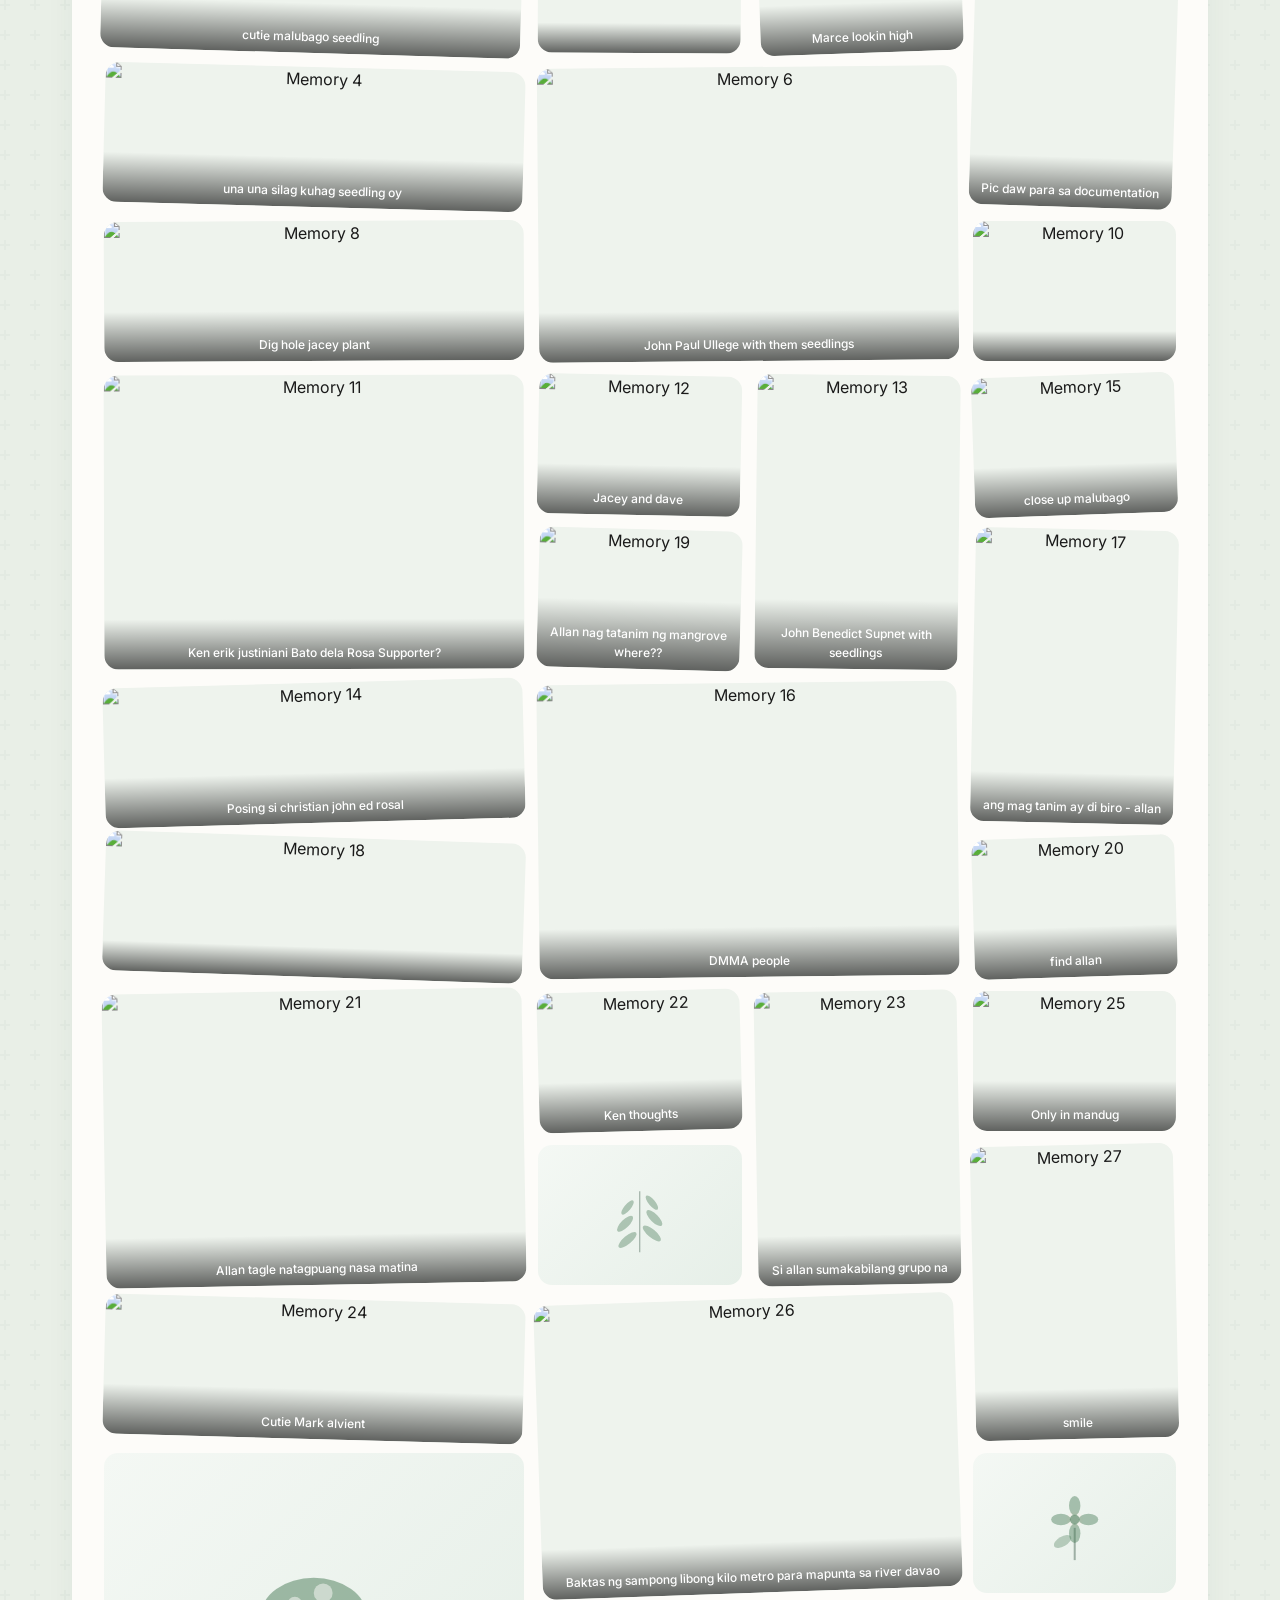
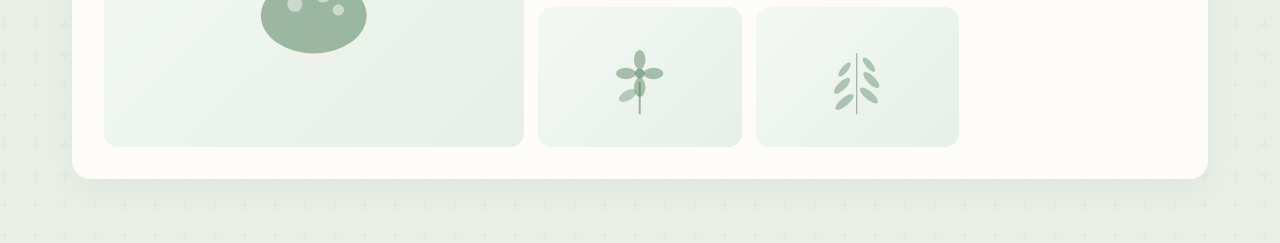
==== commit 7d4e4f1f: "caption" ====
--- a/pages/community-activity.html
+++ b/pages/community-activity.html
@@ -810,7 +810,7 @@
             src="https://lh3.googleusercontent.com/d/16MNGgiruAsjKq2XojabEbNeOhjk6rF8Z"
             alt="Memory 9"
           />
-          <span class="memory-caption">Caption for Memory 9</span>
+          <span class="memory-caption"></span>
         </div>
 
         <div class="memory-wrap memory-item">
@@ -818,7 +818,7 @@
             src="https://lh3.googleusercontent.com/d/10g7EVxL4CJz6c4tFVbDucLM1XhHR2hsd"
             alt="Memory 10"
           />
-          <span class="memory-caption">Caption for Memory 10</span>
+          <span class="memory-caption"></span>
         </div>
 
         <div class="memory-wrap memory-item">
